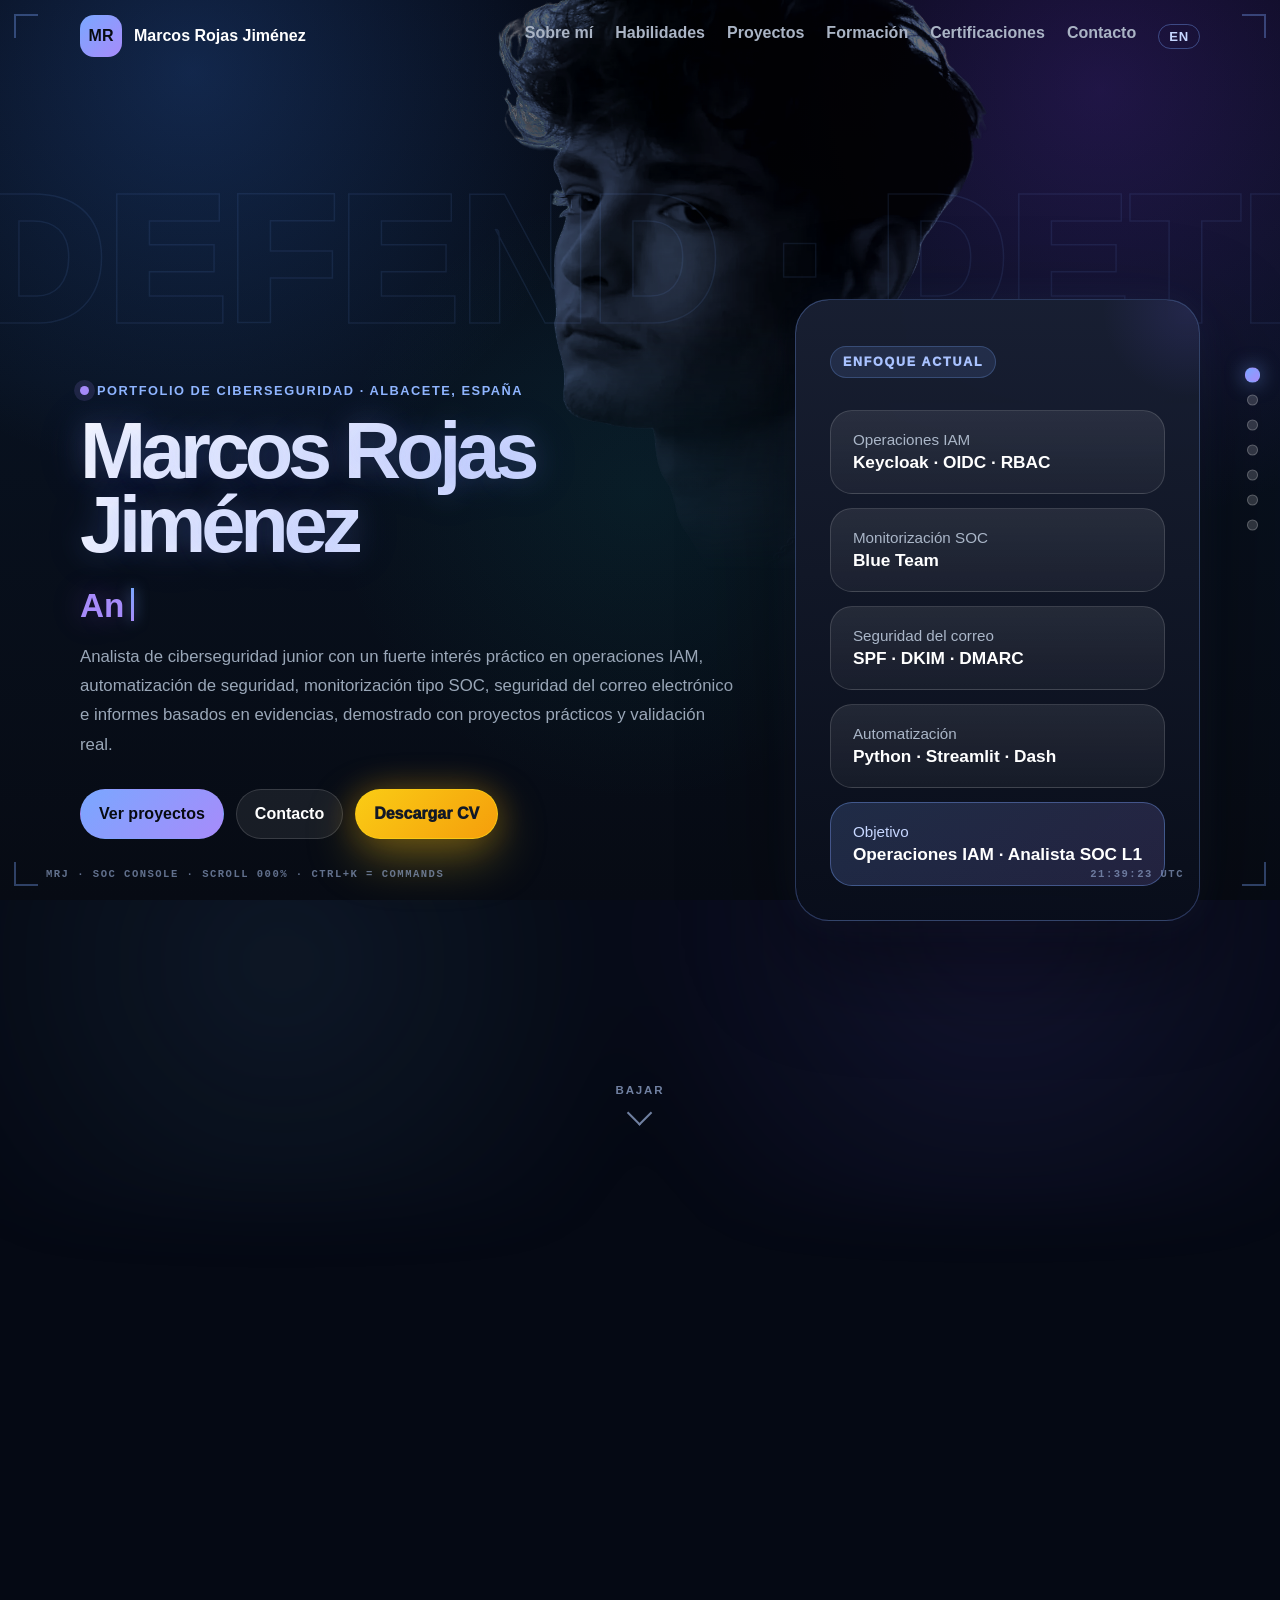
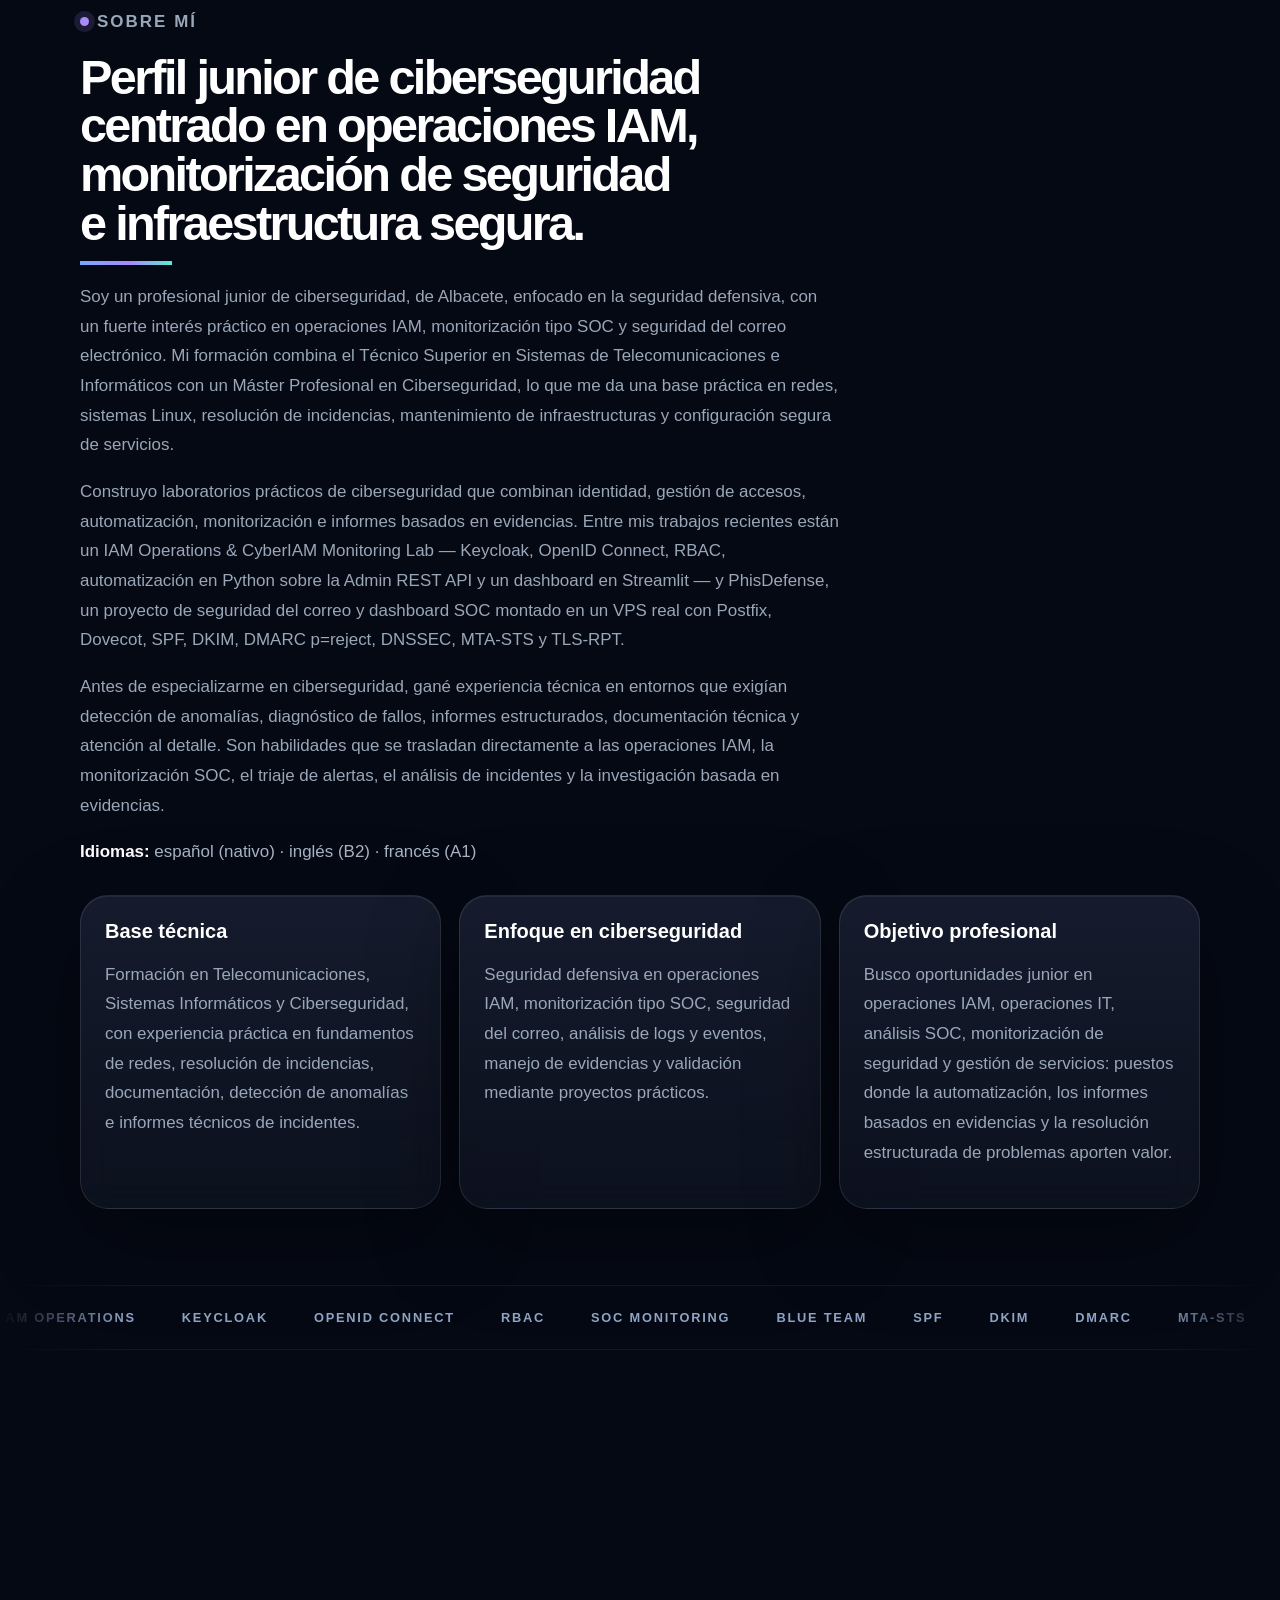
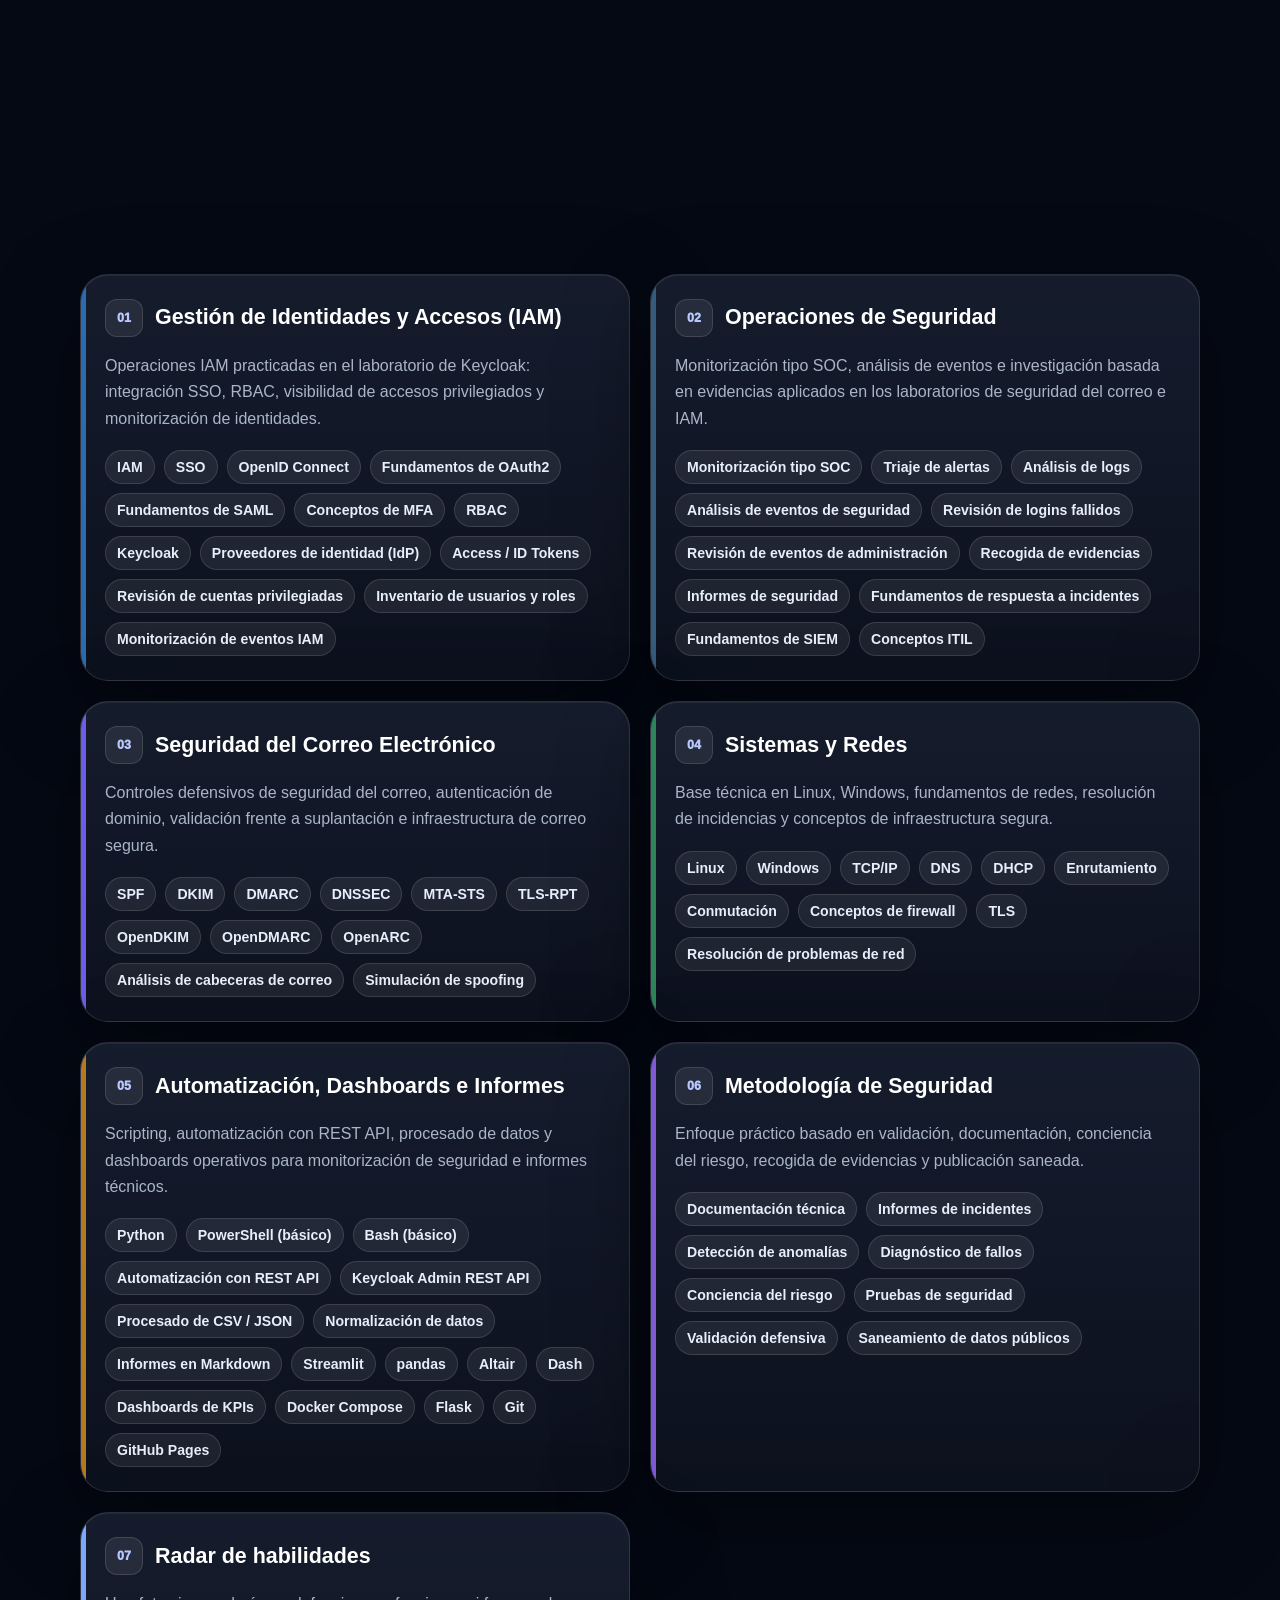
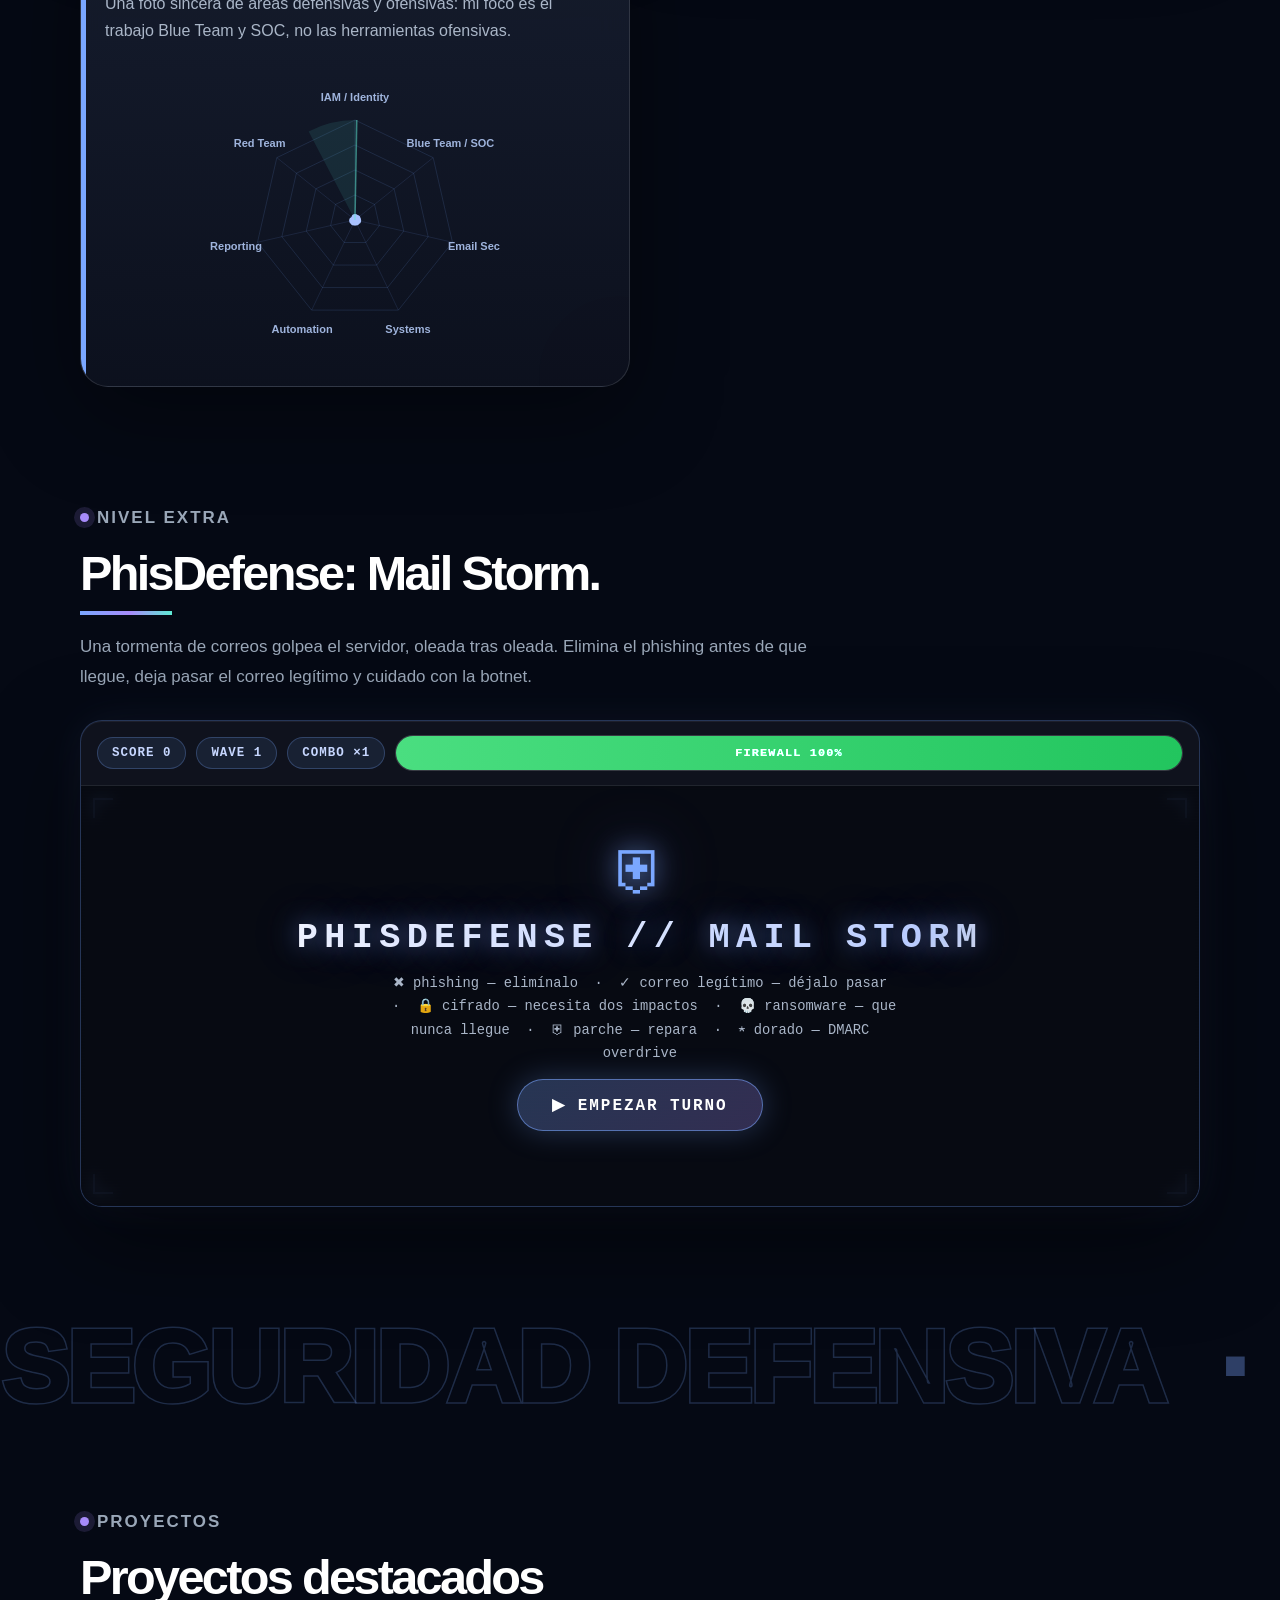
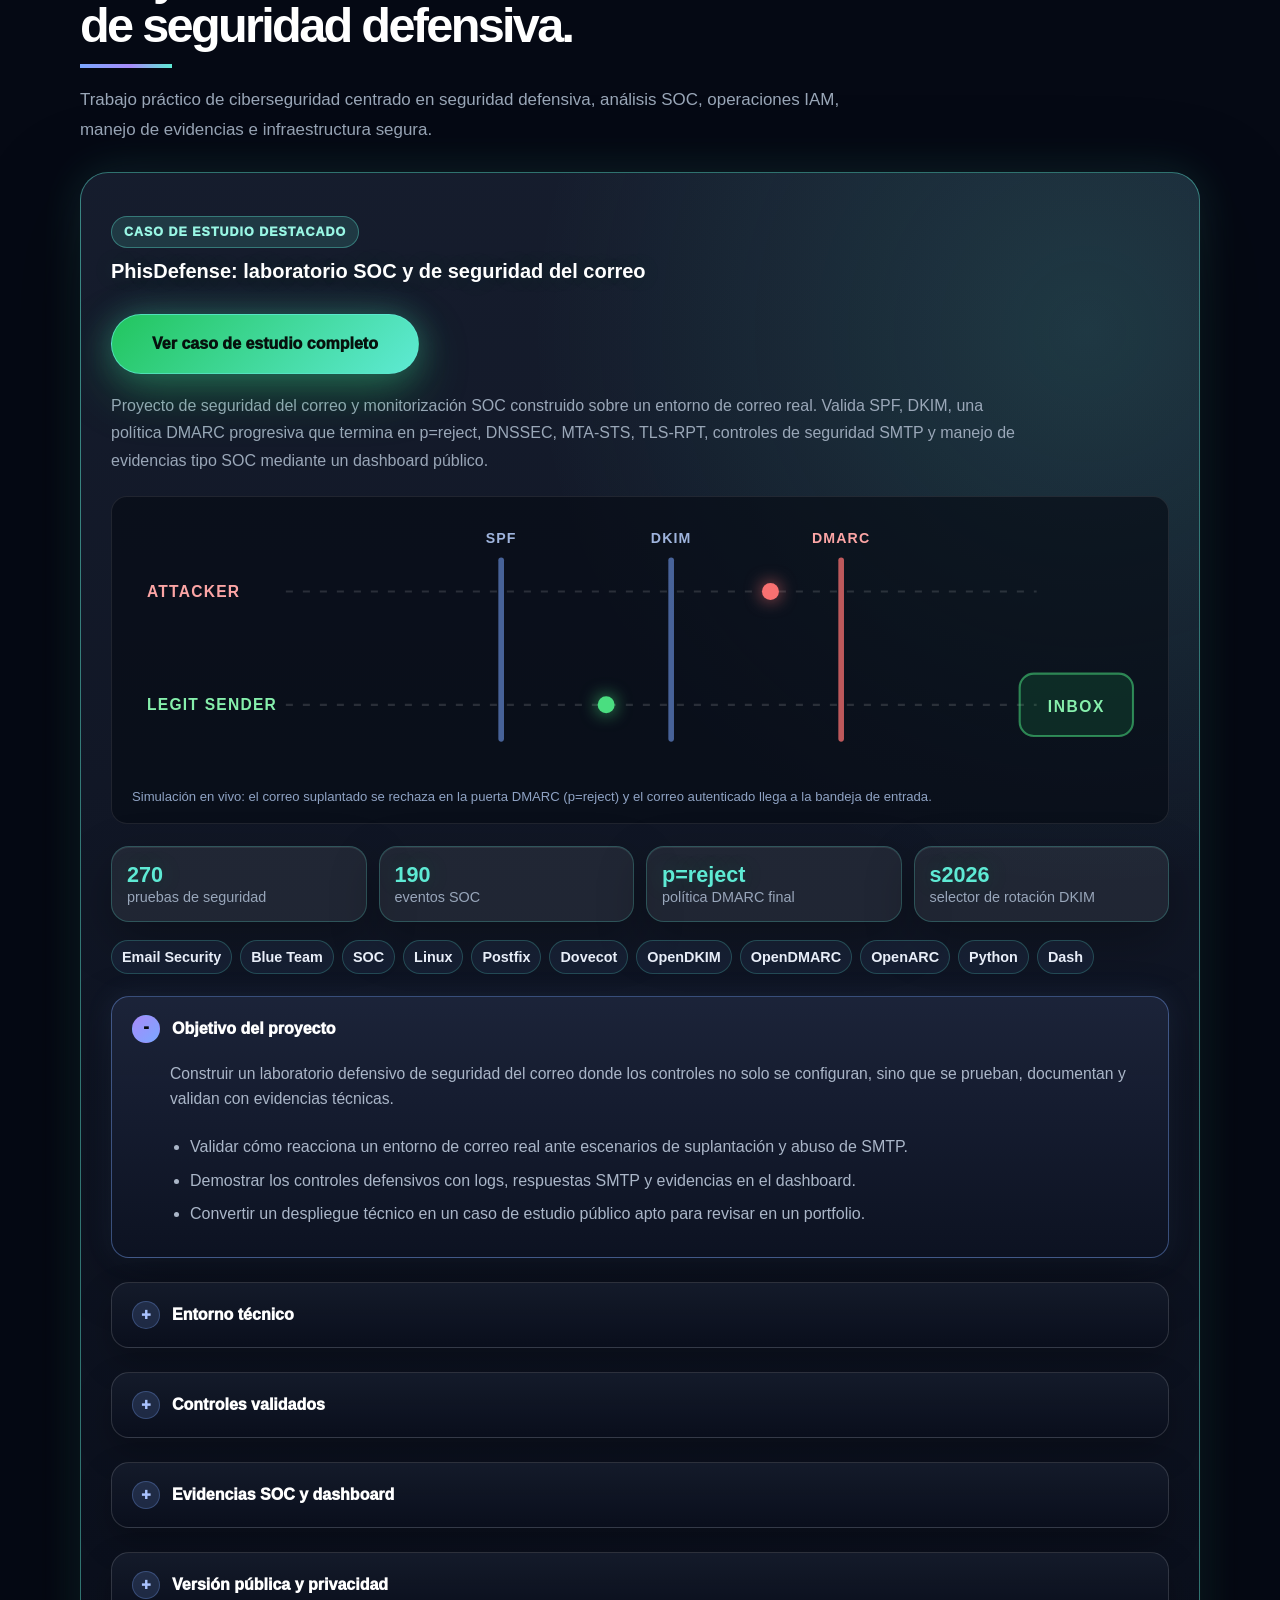
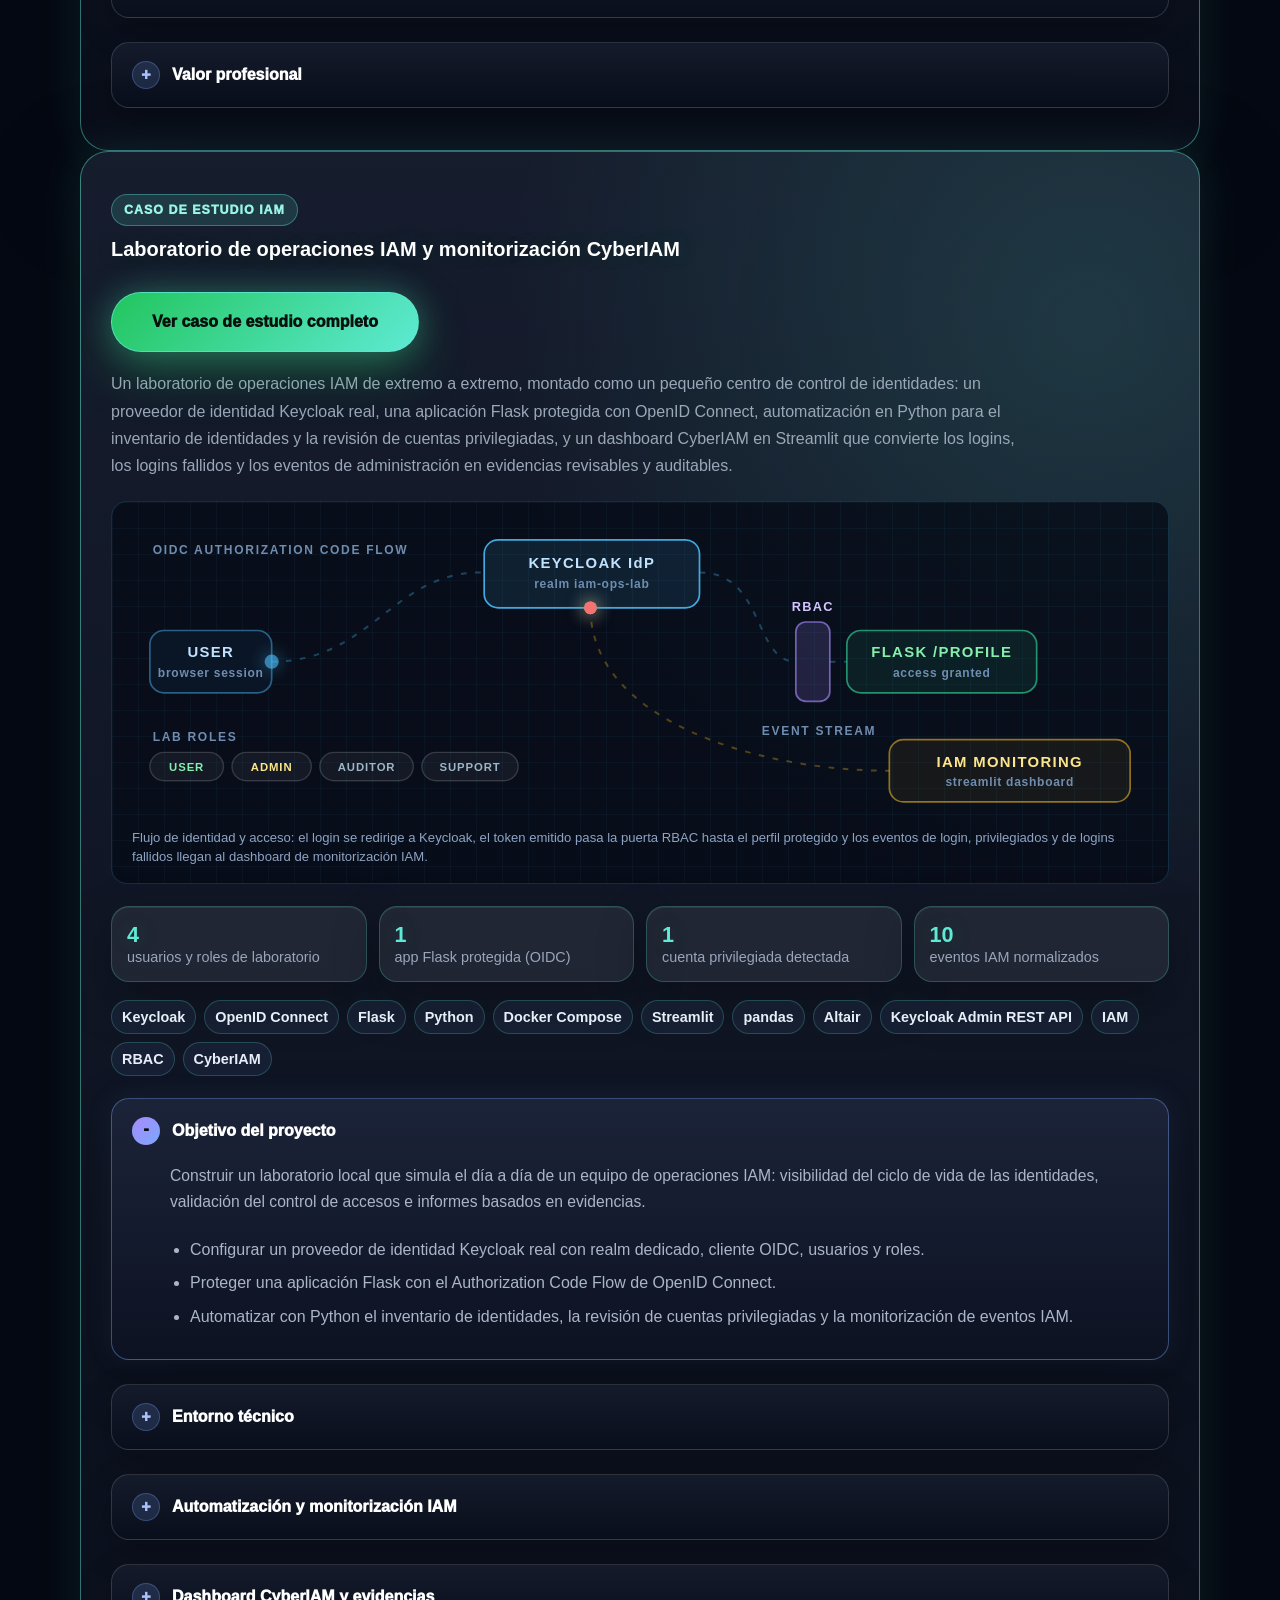
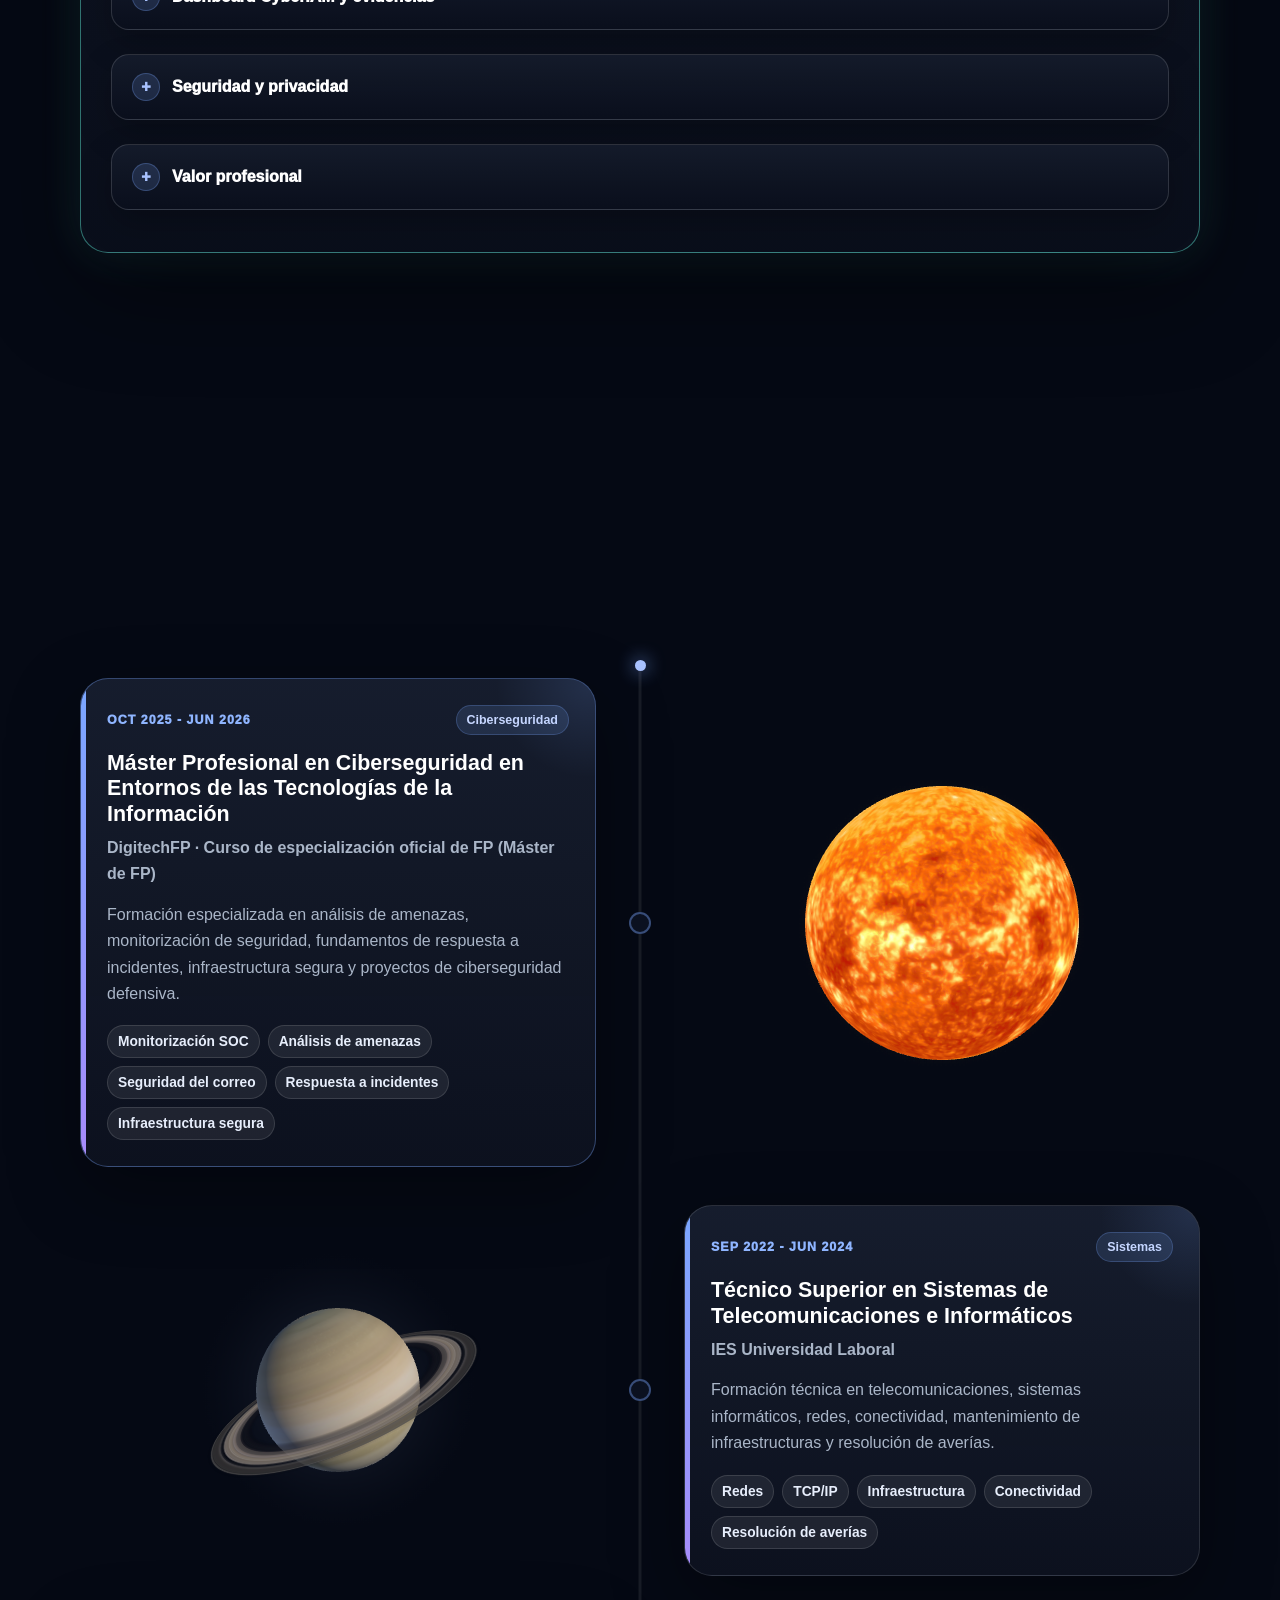
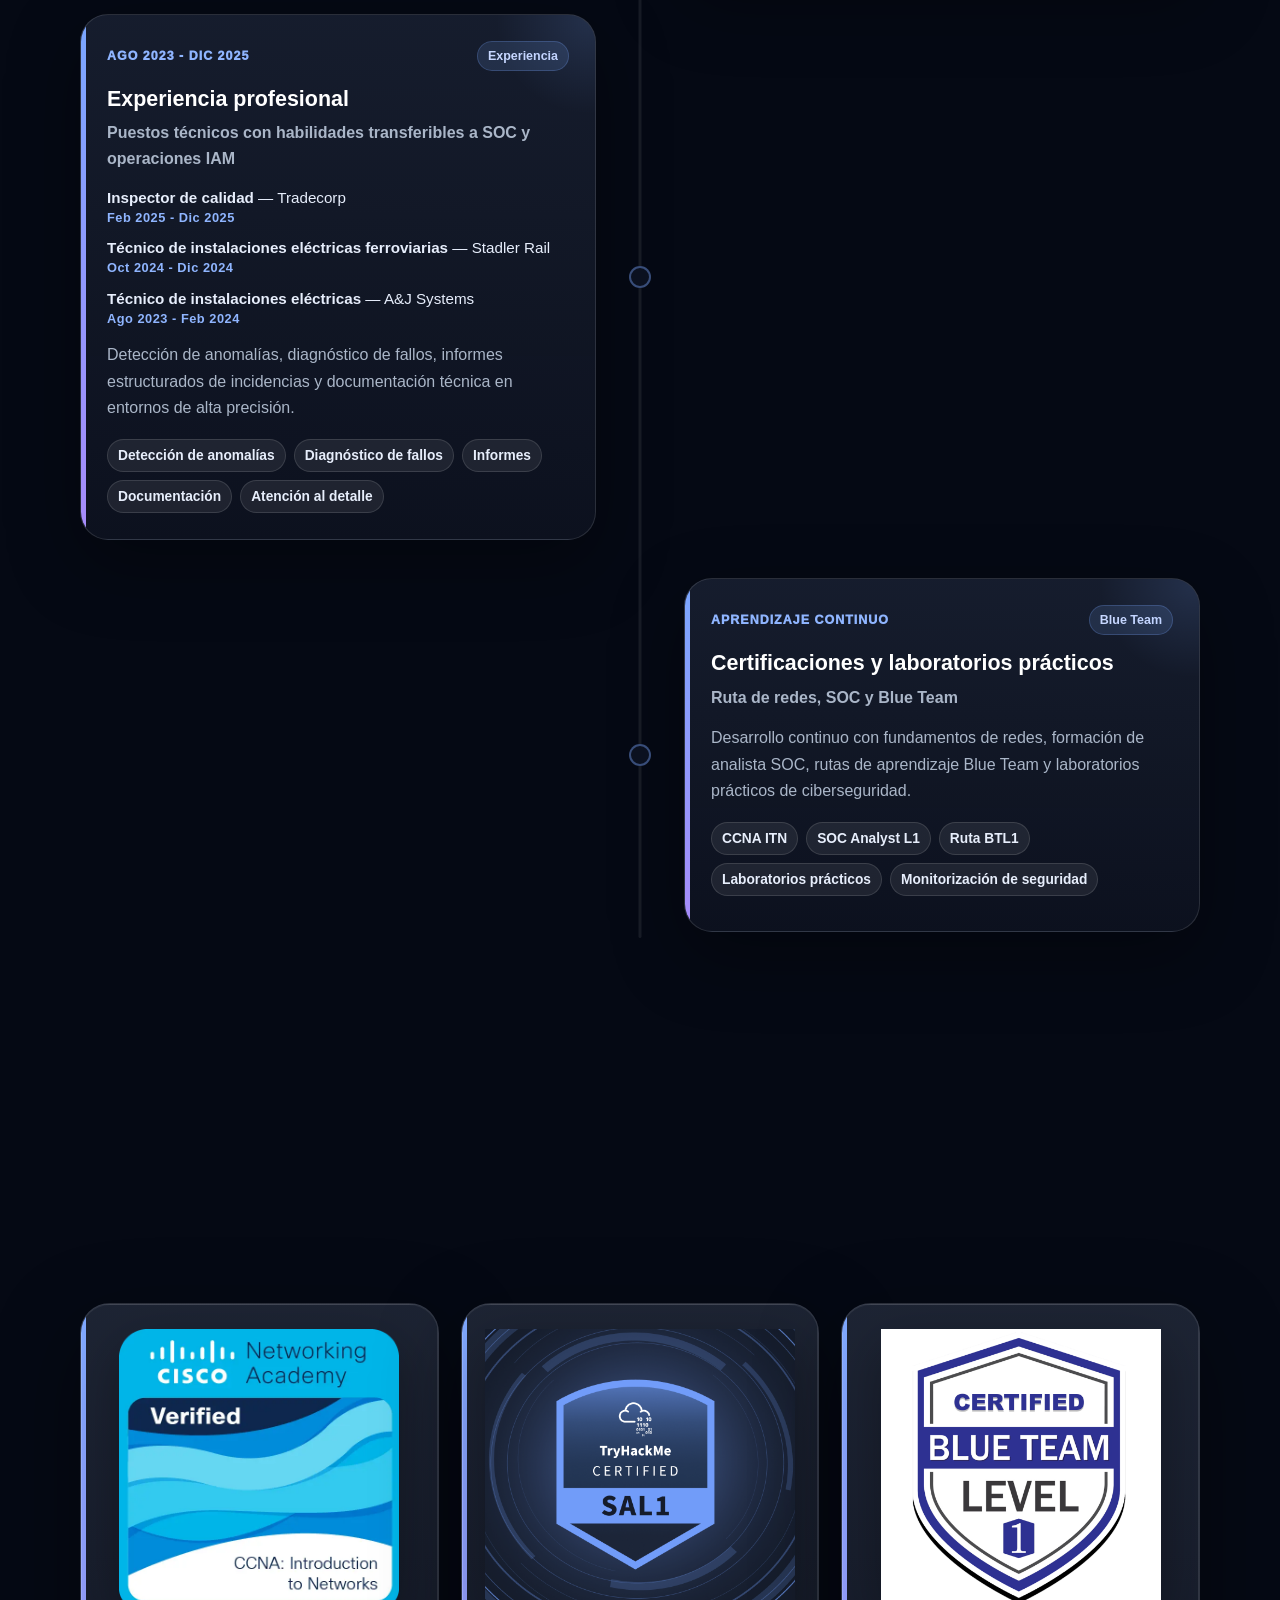
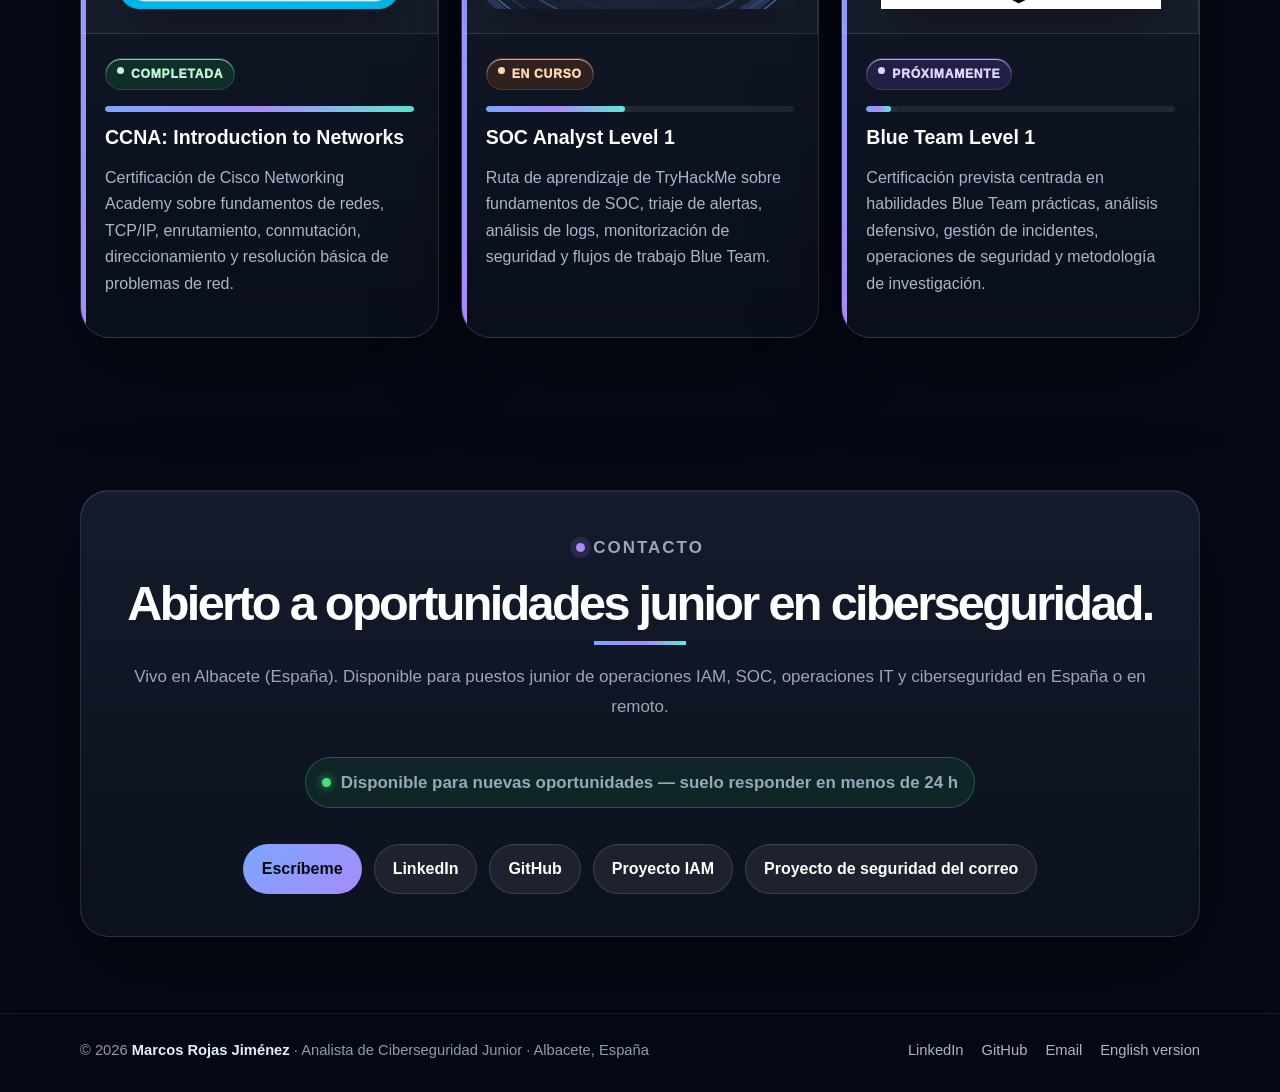
==== es/index.html @ fb0a3781 "SEO pass: Spanish version, profile structured data, bilingual sitemap - Add /es/ Spanish page (full " ====
<!DOCTYPE html>
<html lang="es">
<head>
  <meta charset="UTF-8" />
  <meta name="viewport" content="width=device-width, initial-scale=1.0" />
  <title>Marcos Rojas Jiménez | Portfolio de Ciberseguridad · Analista SOC e IAM Junior</title>
  <link rel="icon" type="image/svg+xml" href="../favicon.svg" />
  <link rel="icon" type="image/png" sizes="32x32" href="../favicon-32.png" />
  <link rel="apple-touch-icon" sizes="180x180" href="../apple-touch-icon.png" />
  <meta name="description" content="Portfolio de ciberseguridad de Marcos Rojas Jiménez, analista de ciberseguridad junior en Albacete (España): operaciones IAM con Keycloak, monitorización SOC, seguridad del correo (SPF, DKIM, DMARC) y automatización con Python." />
  <meta name="author" content="Marcos Rojas Jiménez" />
  <meta name="robots" content="index, follow, max-image-preview:large" />
  <meta name="theme-color" content="#070a11" />
  <meta http-equiv="Content-Security-Policy" content="default-src 'self'; script-src 'self'; style-src 'self' 'unsafe-inline'; img-src 'self' data:; media-src 'self'; connect-src 'self'; object-src 'none'; base-uri 'self'; form-action 'self'" />
  <meta name="referrer" content="strict-origin-when-cross-origin" />
  <link rel="canonical" href="https://marcos-rojas-jimenez.github.io/es/" />
  <link rel="alternate" hreflang="en" href="https://marcos-rojas-jimenez.github.io/" />
  <link rel="alternate" hreflang="es" href="https://marcos-rojas-jimenez.github.io/es/" />
  <link rel="alternate" hreflang="x-default" href="https://marcos-rojas-jimenez.github.io/" />
  <meta property="og:type" content="profile" />
  <meta property="profile:first_name" content="Marcos" />
  <meta property="profile:last_name" content="Rojas Jiménez" />
  <meta property="og:site_name" content="Marcos Rojas Jiménez — Portfolio de Ciberseguridad" />
  <meta property="og:title" content="Marcos Rojas Jiménez | Portfolio de Ciberseguridad" />
  <meta property="og:description" content="Analista de ciberseguridad junior en Albacete (España): operaciones IAM, monitorización SOC, seguridad del correo y automatización con Python, demostradas con proyectos basados en evidencias." />
  <meta property="og:url" content="https://marcos-rojas-jimenez.github.io/es/" />
  <meta property="og:locale" content="es_ES" />
  <meta property="og:locale:alternate" content="en_US" />
  <meta property="og:image" content="https://marcos-rojas-jimenez.github.io/assets/og-image.png" />
  <meta property="og:image:width" content="1200" />
  <meta property="og:image:height" content="630" />
  <meta property="og:image:alt" content="Marcos Rojas Jiménez — portfolio de analista de ciberseguridad junior" />
  <meta name="twitter:card" content="summary_large_image" />
  <meta name="twitter:title" content="Marcos Rojas Jiménez | Portfolio de Ciberseguridad" />
  <meta name="twitter:description" content="Analista de ciberseguridad junior en Albacete (España): operaciones IAM, monitorización SOC, seguridad del correo y automatización con Python, demostradas con proyectos basados en evidencias." />
  <meta name="twitter:image" content="https://marcos-rojas-jimenez.github.io/assets/og-image.png" />
  <script type="application/ld+json">
  {
    "@context": "https://schema.org",
    "@graph": [
      {
        "@type": "ProfilePage",
        "@id": "https://marcos-rojas-jimenez.github.io/es/#profilepage",
        "url": "https://marcos-rojas-jimenez.github.io/es/",
        "name": "Marcos Rojas Jiménez | Portfolio de Ciberseguridad",
        "inLanguage": "es",
        "isPartOf": {
          "@id": "https://marcos-rojas-jimenez.github.io/#website"
        },
        "mainEntity": {
          "@id": "https://marcos-rojas-jimenez.github.io/#person"
        },
        "about": {
          "@id": "https://marcos-rojas-jimenez.github.io/#person"
        },
        "primaryImageOfPage": {
          "@type": "ImageObject",
          "url": "https://marcos-rojas-jimenez.github.io/assets/profile-cut.png"
        },
        "dateCreated": "2026-07-09T00:00:00+02:00",
        "dateModified": "2026-10-21T00:00:00+02:00"
      },
      {
        "@type": "Person",
        "@id": "https://marcos-rojas-jimenez.github.io/#person",
        "name": "Marcos Rojas Jiménez",
        "alternateName": [
          "Marcos Rojas Jimenez",
          "Marcos Rojas"
        ],
        "givenName": "Marcos",
        "familyName": "Rojas Jiménez",
        "jobTitle": "Analista de Ciberseguridad Junior",
        "description": "Analista de ciberseguridad junior en Albacete (España), centrado en operaciones IAM, monitorización SOC, seguridad del correo electrónico y automatización con Python.",
        "url": "https://marcos-rojas-jimenez.github.io/es/",
        "mainEntityOfPage": "https://marcos-rojas-jimenez.github.io/es/",
        "email": "mailto:marcosrojasjimenez2@gmail.com",
        "image": {
          "@type": "ImageObject",
          "url": "https://marcos-rojas-jimenez.github.io/assets/profile-cut.png",
          "caption": "Marcos Rojas Jiménez"
        },
        "address": {
          "@type": "PostalAddress",
          "addressLocality": "Albacete",
          "addressRegion": "Castilla-La Mancha",
          "addressCountry": "ES"
        },
        "knowsLanguage": [
          {
            "@type": "Language",
            "name": "Spanish",
            "alternateName": "es"
          },
          {
            "@type": "Language",
            "name": "English",
            "alternateName": "en"
          },
          {
            "@type": "Language",
            "name": "French",
            "alternateName": "fr"
          }
        ],
        "alumniOf": [
          {
            "@type": "EducationalOrganization",
            "name": "DigitechFP"
          },
          {
            "@type": "EducationalOrganization",
            "name": "IES Universidad Laboral"
          }
        ],
        "hasCredential": [
          {
            "@type": "EducationalOccupationalCredential",
            "name": "Curso de Especialización en Ciberseguridad en Entornos de las Tecnologías de la Información (Máster de FP)",
            "credentialCategory": "degree",
            "recognizedBy": {
              "@type": "EducationalOrganization",
              "name": "DigitechFP"
            }
          },
          {
            "@type": "EducationalOccupationalCredential",
            "name": "Técnico Superior en Sistemas de Telecomunicaciones e Informáticos",
            "credentialCategory": "degree",
            "recognizedBy": {
              "@type": "EducationalOrganization",
              "name": "IES Universidad Laboral"
            }
          },
          {
            "@type": "EducationalOccupationalCredential",
            "name": "CCNA: Introduction to Networks",
            "credentialCategory": "certificate",
            "recognizedBy": {
              "@type": "Organization",
              "name": "Cisco Networking Academy"
            }
          }
        ],
        "sameAs": [
          "https://www.linkedin.com/in/marcos-rojas-jimenez",
          "https://github.com/Marcos-Rojas-Jimenez"
        ],
        "knowsAbout": [
          "Ciberseguridad",
          "Gestión de identidades y accesos (IAM)",
          "Operaciones IAM",
          "Analista SOC",
          "Monitorización de seguridad",
          "Blue Team",
          "Seguridad del correo electrónico",
          "Keycloak",
          "OpenID Connect",
          "RBAC",
          "SPF",
          "DKIM",
          "DMARC",
          "SIEM",
          "Linux",
          "Python",
          "Streamlit",
          "Log analysis"
        ]
      },
      {
        "@type": "WebSite",
        "@id": "https://marcos-rojas-jimenez.github.io/#website",
        "name": "Marcos Rojas Jiménez — Cybersecurity Portfolio",
        "alternateName": [
          "Portfolio de ciberseguridad de Marcos Rojas Jiménez",
          "Marcos Rojas Jimenez Cybersecurity Portfolio"
        ],
        "url": "https://marcos-rojas-jimenez.github.io/",
        "inLanguage": [
          "en",
          "es"
        ],
        "about": {
          "@id": "https://marcos-rojas-jimenez.github.io/#person"
        },
        "publisher": {
          "@id": "https://marcos-rojas-jimenez.github.io/#person"
        }
      }
    ]
  }
  </script>
  <link rel="stylesheet" href="../styles.css?v=20261021" />
<style id="project-accordion-final-fix">
  #projects .compact-project-card {
    overflow: hidden !important;
  }

  #projects .compact-project-header {
    display: flex !important;
    justify-content: space-between !important;
    align-items: flex-start !important;
    gap: 18px !important;
    flex-wrap: wrap !important;
  }

  #projects .compact-cta {
    white-space: normal !important;
    max-width: 100% !important;
  }

  #projects details {
    display: block !important;
    background: linear-gradient(180deg, rgba(20,27,43,0.98), rgba(10,15,28,0.96)) !important;
    border: 1px solid rgba(255,255,255,0.14) !important;
    border-radius: 18px !important;
    color: #f4f7fb !important;
    box-shadow: 0 14px 34px rgba(0,0,0,0.22) !important;
    overflow: hidden !important;
    margin: 0 0 12px 0 !important;
    padding: 0 !important;
  }

  #projects details[open] {
    background: linear-gradient(180deg, rgba(28,36,58,0.98), rgba(13,19,34,0.96)) !important;
    border-color: rgba(122,167,255,0.40) !important;
    box-shadow: 0 22px 55px rgba(0,0,0,0.32), 0 0 28px rgba(122,167,255,0.10) !important;
  }

  #projects summary {
    display: flex !important;
    align-items: center !important;
    gap: 12px !important;
    cursor: pointer !important;
    padding: 18px 20px !important;
    color: #ffffff !important;
    font-weight: 950 !important;
    list-style: none !important;
    background: transparent !important;
  }

  #projects summary::-webkit-details-marker {
    display: none !important;
  }

  #projects summary::before {
    content: "+" !important;
    width: 26px !important;
    height: 26px !important;
    min-width: 26px !important;
    display: grid !important;
    place-items: center !important;
    border-radius: 999px !important;
    background: rgba(122,167,255,0.16) !important;
    border: 1px solid rgba(122,167,255,0.28) !important;
    color: #a9c2ff !important;
    font-weight: 950 !important;
  }

  #projects details[open] summary::before {
    content: "-" !important;
    background: linear-gradient(135deg, #7aa7ff, #a78bfa) !important;
    color: #070a11 !important;
    border-color: transparent !important;
  }

  #projects details p {
    color: #aab6c8 !important;
    padding: 0 22px 22px 58px !important;
    margin: 0 !important;
    line-height: 1.65 !important;
    font-size: 0.98rem !important;
  }

  #projects details ul {
    color: #aab6c8 !important;
    padding: 0 22px 22px 78px !important;
    margin: 0 !important;
    line-height: 1.65 !important;
  }

  #projects details li {
    color: #aab6c8 !important;
    margin-bottom: 7px !important;
  }

  #projects details:hover {
    border-color: rgba(122,167,255,0.48) !important;
    box-shadow: 0 24px 60px rgba(0,0,0,0.34), 0 0 30px rgba(122,167,255,0.12) !important;
  }
</style>
<style id="final-cta-click-fix">
  #projects .compact-project-card,
  #projects .compact-project-header,
  #projects .compact-project-header div {
    position: relative !important;
    overflow: visible !important;
  }

  #projects .compact-project-card::before,
  #projects .compact-project-card::after,
  #projects .btn::before,
  #projects .btn::after {
    display: none !important;
    pointer-events: none !important;
  }

  #projects .compact-project-header {
    display: block !important;
  }

  #projects .compact-cta {
    display: inline-flex !important;
    width: auto !important;
    min-width: 250px !important;
    height: 58px !important;
    margin-top: 22px !important;
    padding: 0 28px !important;
    align-items: center !important;
    justify-content: center !important;
    position: relative !important;
    z-index: 9999 !important;
    pointer-events: auto !important;
    cursor: pointer !important;
    isolation: isolate !important;
  }

  #projects .compact-project-card * {
    pointer-events: auto;
  }
</style>
<style id="training-clean-final-style">
  #training.training-clean {
    padding-top: 72px !important;
    padding-bottom: 72px !important;
  }

  #training .training-clean-grid {
    display: grid !important;
    grid-template-columns: repeat(2, minmax(0, 1fr)) !important;
    gap: 20px !important;
    align-items: stretch !important;
  }

  #training .training-clean-card {
    position: relative !important;
    overflow: hidden !important;
    padding: 26px !important;
    border-radius: 28px !important;
    background: linear-gradient(180deg, rgba(22,29,46,0.98), rgba(13,18,31,0.94)) !important;
    border: 1px solid rgba(255,255,255,0.12) !important;
    box-shadow: 0 24px 70px rgba(0,0,0,0.34) !important;
    min-height: 300px !important;
  }

  #training .training-clean-card.highlight {
    border-color: rgba(122,167,255,0.36) !important;
  }

  #training .training-clean-card::before {
    content: "" !important;
    position: absolute !important;
    left: 0 !important;
    top: 0 !important;
    bottom: 0 !important;
    width: 5px !important;
    background: linear-gradient(180deg, #7aa7ff, #a78bfa) !important;
  }

  #training .training-clean-card::after {
    content: "" !important;
    position: absolute !important;
    right: -90px !important;
    top: -90px !important;
    width: 190px !important;
    height: 190px !important;
    border-radius: 50% !important;
    background: radial-gradient(circle, rgba(122,167,255,0.14), transparent 70%) !important;
    pointer-events: none !important;
  }

  #training .training-clean-card:hover {
    transform: translateY(-6px) !important;
    border-color: rgba(122,167,255,0.40) !important;
    box-shadow: 0 34px 95px rgba(0,0,0,0.46) !important;
  }

  #training .training-clean-top {
    display: flex !important;
    justify-content: space-between !important;
    align-items: center !important;
    gap: 12px !important;
    margin-bottom: 16px !important;
  }

  #training .training-clean-top span {
    color: #8fb5ff !important;
    font-size: 0.78rem !important;
    font-weight: 950 !important;
    letter-spacing: 0.08em !important;
    text-transform: uppercase !important;
  }

  #training .training-clean-top strong {
    padding: 7px 10px !important;
    border-radius: 999px !important;
    background: rgba(122,167,255,0.14) !important;
    border: 1px solid rgba(122,167,255,0.24) !important;
    color: #c7d7ff !important;
    font-size: 0.78rem !important;
  }

  #training .training-clean-card h3 {
    color: #ffffff !important;
    margin: 0 0 8px !important;
    font-size: 1.34rem !important;
    line-height: 1.18 !important;
  }

  #training .training-clean-place {
    color: #c4b5fd !important;
    font-weight: 850 !important;
    margin: 0 0 14px !important;
  }

  #training .training-clean-card p {
    color: #aab6c8 !important;
    line-height: 1.65 !important;
    margin-top: 0 !important;
  }

  #training .training-clean-tags {
    display: flex !important;
    flex-wrap: wrap !important;
    gap: 8px !important;
    margin-top: 18px !important;
  }

  #training .training-clean-tags span {
    display: inline-flex !important;
    align-items: center !important;
    padding: 8px 10px !important;
    border-radius: 999px !important;
    background: rgba(255,255,255,0.075) !important;
    border: 1px solid rgba(255,255,255,0.12) !important;
    color: #e7eefc !important;
    font-size: 0.86rem !important;
    font-weight: 760 !important;
  }

  #training .training-clean-tags span:hover {
    background: rgba(122,167,255,0.16) !important;
    border-color: rgba(122,167,255,0.30) !important;
  }

  #training .training-clean-roles {
    list-style: none !important;
    margin: 0 0 14px !important;
    padding: 0 !important;
    display: grid !important;
    gap: 10px !important;
  }

  #training .training-clean-roles li {
    color: #e7eefc !important;
    font-size: 0.95rem !important;
    line-height: 1.45 !important;
  }

  #training .training-clean-roles li span {
    display: block !important;
    color: #8fb5ff !important;
    font-size: 0.8rem !important;
    font-weight: 800 !important;
    letter-spacing: 0.04em !important;
  }

  #about .about-languages {
    color: #aab6c8 !important;
  }

  #about .about-languages strong {
    color: #ffffff !important;
  }

  @media (max-width: 900px) {
    #training .training-clean-grid {
      grid-template-columns: 1fr !important;
    }

    #training .training-clean-card {
      min-height: auto !important;
    }
  }
</style>
<style id="mobile-hero-final-fix">
  @media (max-width: 768px) {
    html,
    body {
      max-width: 100% !important;
      overflow-x: hidden !important;
    }

    .shell {
      width: calc(100% - 32px) !important;
      max-width: 1120px !important;
    }

    .hero {
      min-height: auto !important;
      padding: 118px 0 44px !important;
    }

    .hero-grid {
      display: grid !important;
      grid-template-columns: 1fr !important;
      gap: 28px !important;
      width: 100% !important;
      max-width: 100% !important;
    }

    .hero-copy {
      width: 100% !important;
      max-width: 100% !important;
      overflow: visible !important;
    }

    .hero-copy h1,
    .hero h1,
    h1 {
      width: 100% !important;
      max-width: 100% !important;
      font-size: clamp(2.35rem, 12.5vw, 3.15rem) !important;
      line-height: 0.96 !important;
      letter-spacing: -0.045em !important;
      word-break: normal !important;
      overflow-wrap: normal !important;
    }

    .role {
      max-width: 100% !important;
      font-size: clamp(1.15rem, 5.8vw, 1.45rem) !important;
      line-height: 1.15 !important;
    }

    .hero-text {
      max-width: 100% !important;
      font-size: 0.98rem !important;
      line-height: 1.6 !important;
    }

    .kicker {
      max-width: 100% !important;
      white-space: normal !important;
      overflow-wrap: break-word !important;
      font-size: 0.68rem !important;
      letter-spacing: 0.08em !important;
    }

    .actions {
      display: grid !important;
      grid-template-columns: 1fr !important;
      gap: 12px !important;
      width: 100% !important;
    }

    .actions .btn {
      width: 100% !important;
      min-width: 0 !important;
      box-sizing: border-box !important;
    }

    .profile-card {
      width: 100% !important;
      max-width: 100% !important;
      margin: 0 !important;
    }

    .hero-copy::before,
    .hero-copy::after {
      display: none !important;
    }
  }

  @media (max-width: 420px) {
    .hero-copy h1,
    .hero h1,
    h1 {
      font-size: clamp(2.15rem, 11.5vw, 2.85rem) !important;
      line-height: 0.98 !important;
      letter-spacing: -0.035em !important;
    }

    .role {
      font-size: clamp(1.05rem, 5.6vw, 1.32rem) !important;
    }
  }
</style>
<style id="remove-hero-blocks-final">
  #home::before,
  #home::after,
  #home .hero-copy::before,
  #home .hero-copy::after,
  .hero::before,
  .hero::after,
  .hero-copy::before,
  .hero-copy::after {
    display: none !important;
    content: none !important;
    opacity: 0 !important;
    visibility: hidden !important;
    pointer-events: none !important;
  }
</style>
<style id="projects-highlight-final">
  /* Featured project section highlight */
  #projects .compact-project-card,
  #projects .project-card {
    position: relative !important;
    overflow: hidden !important;
    border: 1px solid rgba(94, 234, 212, 0.45) !important;
    box-shadow:
      0 34px 100px rgba(0, 0, 0, 0.46),
      0 0 45px rgba(94, 234, 212, 0.14) !important;
    background:
      radial-gradient(circle at 90% 10%, rgba(94, 234, 212, 0.14), transparent 32%),
      linear-gradient(180deg, rgba(22,29,46,0.98), rgba(10,15,28,0.96)) !important;
  }

  #projects .project-label {
    display: inline-flex !important;
    padding: 8px 12px !important;
    border-radius: 999px !important;
    background: rgba(94, 234, 212, 0.14) !important;
    border: 1px solid rgba(94, 234, 212, 0.36) !important;
    color: #99f6e4 !important;
    font-weight: 950 !important;
    letter-spacing: 0.08em !important;
    text-transform: uppercase !important;
  }

  #projects .compact-metrics div,
  #projects .project-stats div {
    border-color: rgba(94, 234, 212, 0.24) !important;
    background: rgba(255,255,255,0.07) !important;
  }

  #projects .compact-metrics strong,
  #projects .project-stats strong {
    color: #5eead4 !important;
  }

  #projects .compact-tags span {
    border-color: rgba(94, 234, 212, 0.22) !important;
  }

  #projects .compact-tags span:hover {
    background: rgba(94, 234, 212, 0.14) !important;
    border-color: rgba(94, 234, 212, 0.42) !important;
    color: #ffffff !important;
  }

  /* Green case study button */
  #projects a[href*="phisdefense-email-security-soc"],
  #projects a[href*="iam-operations-cyberiam-lab"] {
    background: linear-gradient(135deg, #22c55e, #5eead4) !important;
    color: #06110d !important;
    border: 1px solid rgba(94, 234, 212, 0.70) !important;
    box-shadow:
      0 18px 50px rgba(34, 197, 94, 0.34),
      0 0 32px rgba(94, 234, 212, 0.28) !important;
    font-weight: 950 !important;
  }

  #projects a[href*="phisdefense-email-security-soc"]:hover,
  #projects a[href*="iam-operations-cyberiam-lab"]:hover {
    transform: translateY(-3px) !important;
    box-shadow:
      0 24px 70px rgba(34, 197, 94, 0.42),
      0 0 44px rgba(94, 234, 212, 0.38) !important;
  }
</style>
  <link rel="stylesheet" href="../mobile-fix.css?v=20261021" />
</head>

<body>
  <a class="skip-link" href="#main">Saltar al contenido</a>
  <header class="topbar">
    <nav class="nav shell">
      <a class="brand" href="#home">
        <span class="brand-mark">MR</span>
        <span>Marcos Rojas Jiménez</span>
      </a>

      <button class="nav-toggle" id="navToggle" aria-label="Abrir menú" aria-expanded="false" aria-controls="navLinks">Menú</button>

      <div class="nav-role-pill">Analista de Ciberseguridad Junior</div>
      <div class="nav-links" id="navLinks">
        <span class="nav-indicator" id="navIndicator" aria-hidden="true"></span>
        <a href="#about">Sobre mí</a>
        <a href="#skills">Habilidades</a>
        <a href="#projects">Proyectos</a>
        <a href="#training">Formación</a>
        <a href="#certifications">Certificaciones</a>
        <a href="#contact">Contacto</a>
        <a class="nav-lang" href="../" hreflang="en" lang="en" title="View in English">EN</a>

      </div>
    </nav>
  </header>

  <main id="main">
    <section id="home" class="hero">
      <div class="hero-orbs" aria-hidden="true">
        <span class="hero-orb hero-orb-a"></span>
        <span class="hero-orb hero-orb-b"></span>
        <span class="hero-orb hero-orb-c"></span>
      </div>

      <figure class="hero-portrait">
        <img src="../assets/profile-cut.webp" alt="Marcos Rojas Jiménez, analista de ciberseguridad junior" width="1079" height="1081" fetchpriority="high" />
      </figure>

      <div class="shell hero-grid">
        <div class="hero-copy reveal">
          <p class="kicker">Portfolio de Ciberseguridad · Albacete, España</p>

          <h1>Marcos Rojas Jiménez</h1>

          <p class="role">Analista de Ciberseguridad Junior</p>

          <p class="hero-text">
            Analista de ciberseguridad junior con un fuerte interés práctico en operaciones IAM,
            automatización de seguridad, monitorización tipo SOC, seguridad del correo electrónico
            e informes basados en evidencias, demostrado con proyectos prácticos y validación real.
          </p>

          <div class="actions">
            <a class="btn primary" href="#projects">Ver proyectos</a>
            <a class="btn ghost" href="mailto:marcosrojasjimenez2@gmail.com">Contacto</a>
            <a class="btn secondary cv-btn" href="../assets/cv/marcos-rojas-jimenez-cv.pdf" target="_blank" rel="noopener" style="background:linear-gradient(135deg,#facc15,#f59e0b)!important;color:#111827!important;border:1px solid rgba(250,204,21,.85)!important;box-shadow:0 18px 50px rgba(250,204,21,.34),0 0 34px rgba(245,158,11,.28)!important;font-weight:950!important;">Descargar CV</a>
          </div>
        </div>

        <aside class="profile-card reveal">
          <p class="card-label">Enfoque actual</p>

          <div class="focus-row">
            <span>Operaciones IAM</span>
            <strong>Keycloak · OIDC · RBAC</strong>
          </div>

          <div class="focus-row">
            <span>Monitorización SOC</span>
            <strong>Blue Team</strong>
          </div>

          <div class="focus-row">
            <span>Seguridad del correo</span>
            <strong>SPF · DKIM · DMARC</strong>
          </div>

          <div class="focus-row">
            <span>Automatización</span>
            <strong>Python · Streamlit · Dash</strong>
          </div>

          <div class="focus-row career-row">
            <span>Objetivo</span>
            <strong>Operaciones IAM · Analista SOC L1</strong>
          </div></aside>
      </div>

      <a href="#about" class="scroll-cue" aria-hidden="true">
        <span class="scroll-cue-label">Bajar</span>
        <span class="scroll-cue-arrow"></span>
      </a>
    </section>

    <section class="soc-strip" aria-label="Feed simulado de logs SOC">
      <div class="shell">
        <div class="soc-terminal reveal">
          <div class="soc-terminal-bar">
            <span class="soc-dot red"></span>
            <span class="soc-dot yellow"></span>
            <span class="soc-dot green"></span>
            <p>soc-monitor — tail -f /var/log/mail.log</p>
            <strong>LIVE</strong>
          </div>
          <div class="soc-terminal-body" id="socFeed"></div>
        </div>
      </div>
    </section>

    <section id="about" class="section">
  <div class="shell">
    <div class="section-head reveal">
      <p class="kicker">Sobre mí</p>
      <h2>Perfil junior de ciberseguridad centrado en operaciones IAM, monitorización de seguridad e infraestructura segura.</h2>
      <p>
        Soy un profesional junior de ciberseguridad, de Albacete, enfocado en la seguridad defensiva,
        con un fuerte interés práctico en operaciones IAM, monitorización tipo SOC y seguridad del
        correo electrónico. Mi formación combina el Técnico Superior en Sistemas de Telecomunicaciones
        e Informáticos con un Máster Profesional en Ciberseguridad, lo que me da una base práctica en
        redes, sistemas Linux, resolución de incidencias, mantenimiento de infraestructuras y
        configuración segura de servicios.
      </p>

      <p>
        Construyo laboratorios prácticos de ciberseguridad que combinan identidad, gestión de accesos,
        automatización, monitorización e informes basados en evidencias. Entre mis trabajos recientes
        están un IAM Operations &amp; CyberIAM Monitoring Lab — Keycloak, OpenID Connect, RBAC,
        automatización en Python sobre la Admin REST API y un dashboard en Streamlit — y PhisDefense,
        un proyecto de seguridad del correo y dashboard SOC montado en un VPS real con Postfix, Dovecot,
        SPF, DKIM, DMARC p=reject, DNSSEC, MTA-STS y TLS-RPT.
      </p>

      <p>
        Antes de especializarme en ciberseguridad, gané experiencia técnica en entornos que exigían
        detección de anomalías, diagnóstico de fallos, informes estructurados, documentación técnica
        y atención al detalle. Son habilidades que se trasladan directamente a las operaciones IAM,
        la monitorización SOC, el triaje de alertas, el análisis de incidentes y la investigación
        basada en evidencias.
      </p>

      <p class="about-languages">
        <strong>Idiomas:</strong> español (nativo) · inglés (B2) · francés (A1)
      </p>
    </div>

    <div class="cards three">
      <article class="card reveal">
        <h3>Base técnica</h3>
        <p>
          Formación en Telecomunicaciones, Sistemas Informáticos y Ciberseguridad, con experiencia
          práctica en fundamentos de redes, resolución de incidencias, documentación, detección de
          anomalías e informes técnicos de incidentes.
        </p>
      </article>

      <article class="card reveal">
        <h3>Enfoque en ciberseguridad</h3>
        <p>
          Seguridad defensiva en operaciones IAM, monitorización tipo SOC, seguridad del correo,
          análisis de logs y eventos, manejo de evidencias y validación mediante proyectos
          prácticos.
        </p>
      </article>

      <article class="card reveal">
        <h3>Objetivo profesional</h3>
        <p>
          Busco oportunidades junior en operaciones IAM, operaciones IT, análisis SOC, monitorización
          de seguridad y gestión de servicios: puestos donde la automatización, los informes basados
          en evidencias y la resolución estructurada de problemas aporten valor.
        </p>
      </article>
    </div>
  </div>
</section>

<div class="tech-marquee" aria-hidden="true">
  <div class="tech-marquee-track">
    <span>IAM Operations</span>
    <span>Keycloak</span>
    <span>OpenID Connect</span>
    <span>RBAC</span>
    <span>SOC Monitoring</span>
    <span>Blue Team</span>
    <span>SPF</span>
    <span>DKIM</span>
    <span>DMARC</span>
    <span>MTA-STS</span>
    <span>Linux</span>
    <span>Python</span>
    <span>Streamlit</span>
    <span>Monitorización de eventos</span>
    <span>Email Security</span>
    <span>IAM Operations</span>
    <span>Keycloak</span>
    <span>OpenID Connect</span>
    <span>RBAC</span>
    <span>SOC Monitoring</span>
    <span>Blue Team</span>
    <span>SPF</span>
    <span>DKIM</span>
    <span>DMARC</span>
    <span>MTA-STS</span>
    <span>Linux</span>
    <span>Python</span>
    <span>Streamlit</span>
    <span>Monitorización de eventos</span>
    <span>Email Security</span>
  </div>
</div>

<section id="skills" class="section skills-section">
  <div class="shell">
    <div class="section-head reveal">
      <p class="kicker">Habilidades</p>
      <h2>Habilidades de ciberseguridad en IAM, operaciones de seguridad y automatización.</h2>
      <p>
        Una visión práctica de las áreas técnicas que estoy desarrollando en ciberseguridad:
        gestión de identidades y accesos, seguridad del correo, operaciones de seguridad, sistemas,
        scripting, automatización e informes.
      </p>
    </div>

    <div class="skills-search reveal">
      <label for="skillSearchInput">Buscar habilidades</label>
      <input id="skillSearchInput" type="search" placeholder="Busca IAM, Keycloak, Python, DMARC..." autocomplete="off" />
    </div>

    <div class="skills-matrix reveal">

      <article class="skill-category iam">
        <div class="skill-category-head">
          <span>01</span>
          <h3>Gestión de Identidades y Accesos (IAM)</h3>
        </div>
        <p>
          Operaciones IAM practicadas en el laboratorio de Keycloak: integración SSO, RBAC,
          visibilidad de accesos privilegiados y monitorización de identidades.
        </p>
        <div class="skill-pills">
          <span>IAM</span>
          <span>SSO</span>
          <span>OpenID Connect</span>
          <span>Fundamentos de OAuth2</span>
          <span>Fundamentos de SAML</span>
          <span>Conceptos de MFA</span>
          <span>RBAC</span>
          <span>Keycloak</span>
          <span>Proveedores de identidad (IdP)</span>
          <span>Access / ID Tokens</span>
          <span>Revisión de cuentas privilegiadas</span>
          <span>Inventario de usuarios y roles</span>
          <span>Monitorización de eventos IAM</span>
        </div>
      </article>

      <article class="skill-category soc">
        <div class="skill-category-head">
          <span>02</span>
          <h3>Operaciones de Seguridad</h3>
        </div>
        <p>
          Monitorización tipo SOC, análisis de eventos e investigación basada en evidencias
          aplicados en los laboratorios de seguridad del correo e IAM.
        </p>
        <div class="skill-pills">
          <span>Monitorización tipo SOC</span>
          <span>Triaje de alertas</span>
          <span>Análisis de logs</span>
          <span>Análisis de eventos de seguridad</span>
          <span>Revisión de logins fallidos</span>
          <span>Revisión de eventos de administración</span>
          <span>Recogida de evidencias</span>
          <span>Informes de seguridad</span>
          <span>Fundamentos de respuesta a incidentes</span>
          <span>Fundamentos de SIEM</span>
          <span>Conceptos ITIL</span>
        </div>
      </article>

      <article class="skill-category email">
        <div class="skill-category-head">
          <span>03</span>
          <h3>Seguridad del Correo Electrónico</h3>
        </div>
        <p>
          Controles defensivos de seguridad del correo, autenticación de dominio, validación
          frente a suplantación e infraestructura de correo segura.
        </p>
        <div class="skill-pills">
          <span>SPF</span>
          <span>DKIM</span>
          <span>DMARC</span>
          <span>DNSSEC</span>
          <span>MTA-STS</span>
          <span>TLS-RPT</span>
          <span>OpenDKIM</span>
          <span>OpenDMARC</span>
          <span>OpenARC</span>
          <span>Análisis de cabeceras de correo</span>
          <span>Simulación de spoofing</span>
        </div>
      </article>

      <article class="skill-category systems">
        <div class="skill-category-head">
          <span>04</span>
          <h3>Sistemas y Redes</h3>
        </div>
        <p>
          Base técnica en Linux, Windows, fundamentos de redes, resolución de incidencias
          y conceptos de infraestructura segura.
        </p>
        <div class="skill-pills">
          <span>Linux</span>
          <span>Windows</span>
          <span>TCP/IP</span>
          <span>DNS</span>
          <span>DHCP</span>
          <span>Enrutamiento</span>
          <span>Conmutación</span>
          <span>Conceptos de firewall</span>
          <span>TLS</span>
          <span>Resolución de problemas de red</span>
        </div>
      </article>

      <article class="skill-category automation">
        <div class="skill-category-head">
          <span>05</span>
          <h3>Automatización, Dashboards e Informes</h3>
        </div>
        <p>
          Scripting, automatización con REST API, procesado de datos y dashboards operativos
          para monitorización de seguridad e informes técnicos.
        </p>
        <div class="skill-pills">
          <span>Python</span>
          <span>PowerShell (básico)</span>
          <span>Bash (básico)</span>
          <span>Automatización con REST API</span>
          <span>Keycloak Admin REST API</span>
          <span>Procesado de CSV / JSON</span>
          <span>Normalización de datos</span>
          <span>Informes en Markdown</span>
          <span>Streamlit</span>
          <span>pandas</span>
          <span>Altair</span>
          <span>Dash</span>
          <span>Dashboards de KPIs</span>
          <span>Docker Compose</span>
          <span>Flask</span>
          <span>Git</span>
          <span>GitHub Pages</span>
        </div>
      </article>

      <article class="skill-category methods">
        <div class="skill-category-head">
          <span>06</span>
          <h3>Metodología de Seguridad</h3>
        </div>
        <p>
          Enfoque práctico basado en validación, documentación, conciencia del riesgo,
          recogida de evidencias y publicación saneada.
        </p>
        <div class="skill-pills">
          <span>Documentación técnica</span>
          <span>Informes de incidentes</span>
          <span>Detección de anomalías</span>
          <span>Diagnóstico de fallos</span>
          <span>Conciencia del riesgo</span>
          <span>Pruebas de seguridad</span>
          <span>Validación defensiva</span>
          <span>Saneamiento de datos públicos</span>
        </div>
      </article>

      <article class="skill-category radar-card">
        <div class="skill-category-head">
          <span>07</span>
          <h3>Radar de habilidades</h3>
        </div>
        <p>
          Una foto sincera de áreas defensivas y ofensivas: mi foco es el trabajo
          Blue Team y SOC, no las herramientas ofensivas.
        </p>
        <canvas id="skillRadar" width="320" height="300" aria-label="Gráfico radar de áreas de habilidad, con foco defensivo"></canvas>
      </article>


    </div>
  </div>
</section>

<section class="section game-section" aria-label="Minijuego de defensa del firewall">
  <div class="shell">
    <div class="section-head reveal">
      <p class="kicker">Nivel extra</p>
      <h2>PhisDefense: Mail Storm.</h2>
      <p>
        Una tormenta de correos golpea el servidor, oleada tras oleada. Elimina el
        phishing antes de que llegue, deja pasar el correo legítimo y cuidado
        con la botnet.
      </p>
    </div>

    <div class="fw-frame reveal">
      <div class="fw-hud">
        <span class="fw-chip" id="fwScore">SCORE 0</span>
        <span class="fw-chip" id="fwWave">WAVE 1</span>
        <span class="fw-chip" id="fwCombo">COMBO ×1</span>
        <span class="fw-integrity">
          <i id="fwIntegrityFill"></i>
          <b id="fwIntegrityLabel">FIREWALL 100%</b>
        </span>
      </div>
      <div class="fw-stage" id="fwStage">
        <canvas id="fwCanvas"></canvas>
        <div class="fw-overlay" id="fwOverlay">
          <p class="fw-title">PHISDEFENSE // MAIL STORM</p>
          <p class="fw-sub">
            ✖ phishing — elimínalo &nbsp;·&nbsp; ✓ correo legítimo — déjalo pasar &nbsp;·&nbsp;
            🔒 cifrado — necesita dos impactos &nbsp;·&nbsp; 💀 ransomware — que nunca llegue &nbsp;·&nbsp;
            ⛨ parche — repara &nbsp;·&nbsp; ★ dorado — DMARC overdrive
          </p>
          <button type="button" id="fwStart">▶ EMPEZAR TURNO</button>
          <p class="fw-best" id="fwBest"></p>
        </div>
      </div>
    </div>
  </div>
</section>

<div class="giant-marquee" aria-hidden="true">
  <div class="giant-marquee-track">
    <span>Seguridad defensiva</span>
    <span>SOC Monitoring</span>
    <span>Blue Team</span>
    <span>Email Security</span>
    <span>Seguridad defensiva</span>
    <span>SOC Monitoring</span>
    <span>Blue Team</span>
    <span>Email Security</span>
  </div>
</div>

<section id="projects" class="section">
  <div class="shell">
    <div class="section-head reveal">
      <p class="kicker">Proyectos</p>
      <h2>Proyectos destacados de seguridad defensiva.</h2>
      <p>
        Trabajo práctico de ciberseguridad centrado en seguridad defensiva, análisis SOC,
        operaciones IAM, manejo de evidencias e infraestructura segura.
      </p>
    </div>

    <article class="compact-project-card reveal">
      <div class="compact-project-header">
        <div>
          <p class="project-label">Caso de estudio destacado</p>
          <h3>PhisDefense: laboratorio SOC y de seguridad del correo</h3>
        </div>

        <a class="btn primary compact-cta" href="https://marcos-rojas-jimenez.github.io/phisdefense-email-security-soc/" target="_blank" rel="noopener">
          Ver caso de estudio completo
        </a>
      </div>

      <p class="compact-summary">
        Proyecto de seguridad del correo y monitorización SOC construido sobre un entorno de correo
        real. Valida SPF, DKIM, una política DMARC progresiva que termina en p=reject, DNSSEC,
        MTA-STS, TLS-RPT, controles de seguridad SMTP y manejo de evidencias tipo SOC mediante
        un dashboard público.
      </p>

      <div class="attack-sim" aria-label="Diagrama animado: el correo suplantado lo bloquea DMARC y el legítimo se entrega">
        <svg viewBox="0 0 720 185" role="img" focusable="false">
          <text x="12" y="58" class="sim-label sim-red">ATTACKER</text>
          <text x="12" y="138" class="sim-label sim-green">LEGIT SENDER</text>

          <line x1="110" y1="54" x2="640" y2="54" class="sim-lane" />
          <line x1="110" y1="134" x2="640" y2="134" class="sim-lane" />

          <g class="sim-gate">
            <rect x="260" y="30" width="4" height="130" rx="2" />
            <text x="262" y="20">SPF</text>
          </g>
          <g class="sim-gate">
            <rect x="380" y="30" width="4" height="130" rx="2" />
            <text x="382" y="20">DKIM</text>
          </g>
          <g class="sim-gate sim-gate-dmarc">
            <rect x="500" y="30" width="4" height="130" rx="2" />
            <text x="502" y="20">DMARC</text>
          </g>

          <g class="sim-inbox">
            <rect x="628" y="112" width="80" height="44" rx="10" />
            <text x="668" y="139">INBOX</text>
          </g>

          <circle class="sim-dot sim-dot-red" cx="110" cy="54" r="6">
            <animateMotion dur="3.8s" repeatCount="indefinite" path="M0,0 L390,0" />
            <animate attributeName="opacity" values="1;1;0;0" keyTimes="0;0.9;0.94;1" dur="3.8s" repeatCount="indefinite" />
          </circle>

          <circle class="sim-burst" cx="502" cy="54" r="1">
            <animate attributeName="r" values="1;1;18" keyTimes="0;0.9;1" dur="3.8s" repeatCount="indefinite" />
            <animate attributeName="opacity" values="0;0;0.9;0" keyTimes="0;0.88;0.94;1" dur="3.8s" repeatCount="indefinite" />
          </circle>

          <text x="520" y="46" class="sim-blocked">
            BLOCKED — p=reject
            <animate attributeName="opacity" values="0;0;1;0" keyTimes="0;0.88;0.94;1" dur="3.8s" repeatCount="indefinite" />
          </text>

          <circle class="sim-dot sim-dot-green" cx="110" cy="134" r="6">
            <animateMotion dur="5s" repeatCount="indefinite" path="M0,0 L530,0" />
          </circle>
        </svg>
        <p class="sim-caption">
          Simulación en vivo: el correo suplantado se rechaza en la puerta DMARC (p=reject)
          y el correo autenticado llega a la bandeja de entrada.
        </p>
      </div>

      <div class="compact-metrics">
        <div>
          <strong>270</strong>
          <span>pruebas de seguridad</span>
        </div>

        <div>
          <strong>190</strong>
          <span>eventos SOC</span>
        </div>

        <div>
          <strong>p=reject</strong>
          <span>política DMARC final</span>
        </div>

        <div>
          <strong>s2026</strong>
          <span>selector de rotación DKIM</span>
        </div>
      </div>

      <div class="compact-tags">
        <span>Email Security</span>
        <span>Blue Team</span>
        <span>SOC</span>
        <span>Linux</span>
        <span>Postfix</span>
        <span>Dovecot</span>
        <span>OpenDKIM</span>
        <span>OpenDMARC</span>
        <span>OpenARC</span>
        <span>Python</span>
        <span>Dash</span>
      </div>

      <div class="project-dark-accordion">
  <details open>
    <summary>Objetivo del proyecto</summary>
    <p>
      Construir un laboratorio defensivo de seguridad del correo donde los controles no solo se
      configuran, sino que se prueban, documentan y validan con evidencias técnicas.
    </p>
    <ul>
      <li>Validar cómo reacciona un entorno de correo real ante escenarios de suplantación y abuso de SMTP.</li>
      <li>Demostrar los controles defensivos con logs, respuestas SMTP y evidencias en el dashboard.</li>
      <li>Convertir un despliegue técnico en un caso de estudio público apto para revisar en un portfolio.</li>
    </ul>
  </details>

  <details>
    <summary>Entorno técnico</summary>
    <p>
      El proyecto se desplegó en un VPS Ubuntu real con una plataforma completa de seguridad del correo.
    </p>
    <ul>
      <li>Postfix como servicio SMTP principal.</li>
      <li>Dovecot para validar IMAPS con TLS.</li>
      <li>OpenDKIM para firmar y validar DKIM.</li>
      <li>OpenDMARC para evaluar la política DMARC y rechazar.</li>
      <li>OpenARC para la cadena de autenticación ARC.</li>
      <li>Syslog como fuente principal de evidencias técnicas.</li>
    </ul>
  </details>

  <details>
    <summary>Controles validados</summary>
    <p>
      El proyecto validó la autenticación del correo, los controles basados en DNS y la seguridad
      del transporte. DMARC se aplicó de forma progresiva hasta llegar a la política final p=reject.
      La rotación de DKIM se hizo aparte con el selector s2026.
    </p>
    <ul>
      <li>Validación de SPF pass y SPF fail.</li>
      <li>Escenarios DKIM válido, roto y ausente.</li>
      <li>Rotación del selector DKIM a s2026.</li>
      <li>Política DMARC progresiva hasta p=reject.</li>
      <li>Rechazo de la suplantación externa mediante DMARC.</li>
      <li>Documentación de DNSSEC, MTA-STS y TLS-RPT.</li>
      <li>Validación de STARTTLS en SMTP y TLS en IMAPS.</li>
    </ul>
  </details>

  <details>
    <summary>Evidencias SOC y dashboard</summary>
    <p>
      Los eventos del servidor y las pruebas controladas se procesaron en un dataset SOC saneado y
      se visualizaron en un dashboard interactivo hecho con Python/Dash.
    </p>
    <ul>
      <li>270 pruebas de seguridad agregadas en el proyecto.</li>
      <li>190 eventos SOC procesados y categorizados.</li>
      <li>Eventos de fallos de SMTP AUTH, destinatario desconocido, pruebas de open relay y comprobaciones TLS.</li>
      <li>Eventos de seguridad del correo: SPF fail, problemas de DKIM y rechazo de suplantación por DMARC.</li>
      <li>Vistas del dashboard para KPIs, tablas, categorías de eventos, seguridad SMTP y estado de los informes.</li>
    </ul>
  </details>

  <details>
    <summary>Versión pública y privacidad</summary>
    <p>
      La versión pública se preparó para el portfolio protegiendo los datos operativos sensibles
      del entorno original.
    </p>
    <ul>
      <li>Sin claves DKIM privadas.</li>
      <li>Sin credenciales ni ficheros .env.</li>
      <li>Sin logs completos en bruto ni copias completas del servidor.</li>
      <li>Sin IPs sensibles ni datos operativos internos.</li>
      <li>Solo se incluyen datasets saneados y evidencias públicas.</li>
    </ul>
  </details>

  <details>
    <summary>Valor profesional</summary>
    <p>
      Este proyecto demuestra habilidades Blue Team prácticas con un flujo defensivo completo:
      configuración, validación, recogida de evidencias, automatización, dashboards y comunicación técnica.
    </p>
    <ul>
      <li>Relevante para puestos de analista SOC L1, analista de ciberseguridad junior y Blue Team junior.</li>
      <li>Muestra capacidad para documentar y explicar controles técnicos con claridad.</li>
      <li>Conecta la seguridad de la infraestructura con el análisis y los informes tipo SOC.</li>
    </ul>
  </details>
</div>
    </article>

    <article class="compact-project-card reveal">
      <div class="compact-project-header">
        <div>
          <p class="project-label">Caso de estudio IAM</p>
          <h3>Laboratorio de operaciones IAM y monitorización CyberIAM</h3>
        </div>

        <a class="btn primary compact-cta" href="../projects/iam-operations-cyberiam-lab/" target="_blank" rel="noopener">
          Ver caso de estudio completo
        </a>
      </div>

      <p class="compact-summary">
        Un laboratorio de operaciones IAM de extremo a extremo, montado como un pequeño centro de control
        de identidades: un proveedor de identidad Keycloak real, una aplicación Flask protegida con
        OpenID Connect, automatización en Python para el inventario de identidades y la revisión de
        cuentas privilegiadas, y un dashboard CyberIAM en Streamlit que convierte los logins, los logins
        fallidos y los eventos de administración en evidencias revisables y auditables.
      </p>

      <div class="iam-sim" aria-label="Diagrama animado: el login se redirige a Keycloak, el token pasa la puerta RBAC hasta el perfil Flask protegido y los eventos de login, administración y logins fallidos llegan al dashboard de monitorización IAM">
        <svg viewBox="0 0 720 210" role="img" focusable="false">
          <text x="16" y="24" class="iam-sim-tag">OIDC AUTHORIZATION CODE FLOW</text>
          <text x="446" y="152" class="iam-sim-tag">EVENT STREAM</text>

          <path id="iamPathAuth" class="iam-wire" d="M100,100 C170,100 185,37 248,37" />
          <path id="iamPathToken" class="iam-wire" d="M402,37 C448,37 440,100 470,100" />
          <path class="iam-wire" d="M494,100 L506,100" />
          <path id="iamPathEvents" class="iam-wire iam-wire-events" d="M325,62 C325,140 440,177 536,177" />

          <g class="iam-node">
            <rect x="14" y="78" width="86" height="44" rx="10" />
            <text x="57" y="97">USER</text>
            <text x="57" y="111" class="iam-node-sub">browser session</text>
          </g>

          <g class="iam-node iam-node-idp">
            <rect x="250" y="14" width="152" height="48" rx="10" />
            <text x="326" y="34">KEYCLOAK IdP</text>
            <text x="326" y="48" class="iam-node-sub">realm iam-ops-lab</text>
          </g>

          <g class="iam-gate">
            <rect x="470" y="72" width="24" height="56" rx="7" />
            <text x="482" y="64">RBAC</text>
          </g>

          <g class="iam-node iam-node-ok">
            <rect x="506" y="78" width="134" height="44" rx="10" />
            <text x="573" y="97">FLASK /PROFILE</text>
            <text x="573" y="111" class="iam-node-sub" fill="#5fbf94">access granted</text>
          </g>

          <g class="iam-node iam-node-mon">
            <rect x="536" y="155" width="170" height="44" rx="10" />
            <text x="621" y="174">IAM MONITORING</text>
            <text x="621" y="188" class="iam-node-sub" fill="#b3985a">streamlit dashboard</text>
          </g>

          <g>
            <text x="16" y="156" class="iam-sim-tag">LAB ROLES</text>
            <rect class="iam-role-pill" x="14" y="164" width="52" height="20" rx="10" />
            <text x="40" y="177" class="iam-role iam-role-user">USER</text>
            <rect class="iam-role-pill" x="72" y="164" width="56" height="20" rx="10" />
            <text x="100" y="177" class="iam-role iam-role-admin">ADMIN</text>
            <rect class="iam-role-pill" x="134" y="164" width="66" height="20" rx="10" />
            <text x="167" y="177" class="iam-role iam-role-other">AUDITOR</text>
            <rect class="iam-role-pill" x="206" y="164" width="68" height="20" rx="10" />
            <text x="240" y="177" class="iam-role iam-role-other">SUPPORT</text>
          </g>

          <circle class="iam-dot-auth" r="5">
            <animateMotion dur="7s" repeatCount="indefinite" calcMode="linear"
              keyPoints="0;0;1;1" keyTimes="0;0.02;0.24;1">
              <mpath href="#iamPathAuth" />
            </animateMotion>
            <animate attributeName="opacity" values="0;1;1;0;0" keyTimes="0;0.03;0.22;0.26;1" dur="7s" repeatCount="indefinite" />
          </circle>

          <rect class="iam-dot-token" x="-7" y="-5" width="14" height="10" rx="3">
            <animateMotion dur="7s" repeatCount="indefinite" calcMode="linear"
              keyPoints="0;0;1;1" keyTimes="0;0.28;0.50;1">
              <mpath href="#iamPathToken" />
            </animateMotion>
            <animate attributeName="opacity" values="0;0;1;1;0;0" keyTimes="0;0.28;0.30;0.48;0.52;1" dur="7s" repeatCount="indefinite" />
          </rect>

          <circle class="iam-dot-ok" r="4.5">
            <animateMotion dur="7s" repeatCount="indefinite" calcMode="linear"
              keyPoints="0;0;1;1" keyTimes="0;0.56;0.72;1">
              <mpath href="#iamPathEvents" />
            </animateMotion>
            <animate attributeName="opacity" values="0;0;1;1;0;0" keyTimes="0;0.56;0.58;0.70;0.74;1" dur="7s" repeatCount="indefinite" />
          </circle>

          <circle class="iam-dot-priv" r="4.5">
            <animateMotion dur="7s" repeatCount="indefinite" calcMode="linear"
              keyPoints="0;0;1;1" keyTimes="0;0.66;0.82;1">
              <mpath href="#iamPathEvents" />
            </animateMotion>
            <animate attributeName="opacity" values="0;0;1;1;0;0" keyTimes="0;0.66;0.68;0.80;0.84;1" dur="7s" repeatCount="indefinite" />
          </circle>

          <circle class="iam-dot-fail" r="4.5">
            <animateMotion dur="7s" repeatCount="indefinite" calcMode="linear"
              keyPoints="0;0;1;1" keyTimes="0;0.80;0.96;1">
              <mpath href="#iamPathEvents" />
            </animateMotion>
            <animate attributeName="opacity" values="0;0;1;1;0" keyTimes="0;0.80;0.82;0.94;0.98" dur="7s" repeatCount="indefinite" />
          </circle>

          <circle class="iam-fail-ring" cx="326" cy="62" r="2">
            <animate attributeName="r" values="2;2;16" keyTimes="0;0.78;0.88" dur="7s" repeatCount="indefinite" />
            <animate attributeName="opacity" values="0;0;0.85;0" keyTimes="0;0.77;0.82;0.90" dur="7s" repeatCount="indefinite" />
          </circle>
        </svg>
        <p class="sim-caption">
          Flujo de identidad y acceso: el login se redirige a Keycloak, el token emitido pasa la puerta
          RBAC hasta el perfil protegido y los eventos de login, privilegiados y de logins fallidos
          llegan al dashboard de monitorización IAM.
        </p>
      </div>

      <div class="compact-metrics">
        <div>
          <strong>4</strong>
          <span>usuarios y roles de laboratorio</span>
        </div>

        <div>
          <strong>1</strong>
          <span>app Flask protegida (OIDC)</span>
        </div>

        <div>
          <strong>1</strong>
          <span>cuenta privilegiada detectada</span>
        </div>

        <div>
          <strong>10</strong>
          <span>eventos IAM normalizados</span>
        </div>
      </div>

      <div class="compact-tags">
        <span>Keycloak</span>
        <span>OpenID Connect</span>
        <span>Flask</span>
        <span>Python</span>
        <span>Docker Compose</span>
        <span>Streamlit</span>
        <span>pandas</span>
        <span>Altair</span>
        <span>Keycloak Admin REST API</span>
        <span>IAM</span>
        <span>RBAC</span>
        <span>CyberIAM</span>
      </div>

      <div class="project-dark-accordion">
  <details open>
    <summary>Objetivo del proyecto</summary>
    <p>
      Construir un laboratorio local que simula el día a día de un equipo de operaciones IAM:
      visibilidad del ciclo de vida de las identidades, validación del control de accesos e informes
      basados en evidencias.
    </p>
    <ul>
      <li>Configurar un proveedor de identidad Keycloak real con realm dedicado, cliente OIDC, usuarios y roles.</li>
      <li>Proteger una aplicación Flask con el Authorization Code Flow de OpenID Connect.</li>
      <li>Automatizar con Python el inventario de identidades, la revisión de cuentas privilegiadas y la monitorización de eventos IAM.</li>
    </ul>
  </details>

  <details>
    <summary>Entorno técnico</summary>
    <p>
      El laboratorio se ejecuta en local con Docker Compose y usa una plataforma IAM completa sobre Keycloak.
    </p>
    <ul>
      <li>Realm de Keycloak iam-ops-lab con usuarios, roles y un cliente OIDC.</li>
      <li>Aplicación Flask protegida con el Authorization Code Flow de OpenID Connect.</li>
      <li>Control de acceso basado en roles (RBAC) con roles de laboratorio filtrados: user, admin, auditor, support.</li>
      <li>Interfaz profesional de perfil de identidad en una ruta /profile protegida.</li>
      <li>Orquestación con Docker Compose de Keycloak y la app Flask.</li>
    </ul>
  </details>

  <details>
    <summary>Automatización y monitorización IAM</summary>
    <p>
      Scripts en Python usan la Admin REST API de Keycloak para automatizar tareas operativas de IAM
      y extraer eventos de autenticación y de administración.
    </p>
    <ul>
      <li>Exportación del inventario de usuarios y roles.</li>
      <li>Detección de cuentas privilegiadas.</li>
      <li>Control de usuarios sin rol de laboratorio.</li>
      <li>Informe diario de operaciones IAM.</li>
      <li>Monitorización de eventos de login y de administración de Keycloak.</li>
      <li>Pipeline de eventos IAM normalizados con clasificación por severidad.</li>
    </ul>
  </details>

  <details>
    <summary>Dashboard CyberIAM y evidencias</summary>
    <p>
      Un dashboard de operaciones IAM/CyberIAM en Streamlit reúne las evidencias generadas
      en vistas operativas para su revisión e informe.
    </p>
    <ul>
      <li>KPIs ejecutivos e inventario de identidades.</li>
      <li>Revisión de cuentas privilegiadas.</li>
      <li>Revisión de logins fallidos y de eventos de administración.</li>
      <li>Evidencias en CSV y Markdown para facilitar la auditoría.</li>
    </ul>
  </details>

  <details>
    <summary>Seguridad y privacidad</summary>
    <p>
      El laboratorio se construyó priorizando la seguridad en el manejo de secretos y tokens.
    </p>
    <ul>
      <li>La interfaz no muestra ningún secreto.</li>
      <li>Los client secrets se quedan en el .env local y no se suben al repositorio.</li>
      <li>No se muestran tokens en bruto.</li>
      <li>Los roles técnicos de Keycloak se filtran en la interfaz de perfil.</li>
      <li>El dashboard lee ficheros de evidencias y no necesita credenciales en vivo.</li>
    </ul>
  </details>

  <details>
    <summary>Valor profesional</summary>
    <p>
      Este laboratorio demuestra habilidades prácticas de operaciones IAM directamente relacionadas con
      IAM IT Operations, la monitorización CyberIAM y los flujos de gestión de servicios.
    </p>
    <ul>
      <li>Visibilidad del ciclo de vida de las identidades y validación RBAC.</li>
      <li>Revisión de cuentas privilegiadas y monitorización de eventos de autenticación.</li>
      <li>Revisión de eventos de administración e informes basados en evidencias.</li>
    </ul>
  </details>
</div>
    </article>

  </div>
</section>

<section id="training" class="section training-clean">
  <div class="shell">
    <div class="section-head reveal">
      <p class="kicker">Formación</p>
      <h2>Formación en ciberseguridad y base técnica.</h2>
      <p>
        Formación en ciberseguridad, conocimientos de sistemas, fundamentos de redes y experiencia
        técnica previa aplicada a la resolución de incidencias, el análisis y la documentación.
      </p>
    </div>

    <div class="training-timeline reveal" id="trainingTimeline">
      <div class="training-progress" aria-hidden="true"><span id="trainingProgressFill"></span></div>

      <div class="training-item">
        <span class="training-node" aria-hidden="true"></span>
        <div class="planet-slot" data-body="sun" aria-hidden="true"></div>
        <article class="training-clean-card highlight">
          <div class="training-clean-top">
            <span>Oct 2025 - Jun 2026</span>
            <strong>Ciberseguridad</strong>
          </div>
          <h3>Máster Profesional en Ciberseguridad en Entornos de las Tecnologías de la Información</h3>
          <p class="training-clean-place">DigitechFP · Curso de especialización oficial de FP (Máster de FP)</p>
          <p>
            Formación especializada en análisis de amenazas, monitorización de seguridad, fundamentos
            de respuesta a incidentes, infraestructura segura y proyectos de ciberseguridad defensiva.
          </p>
          <div class="training-clean-tags">
            <span>Monitorización SOC</span>
            <span>Análisis de amenazas</span>
            <span>Seguridad del correo</span>
            <span>Respuesta a incidentes</span>
            <span>Infraestructura segura</span>
          </div>
        </article>
      </div>

      <div class="training-item">
        <span class="training-node" aria-hidden="true"></span>
        <div class="planet-slot" data-body="saturn" aria-hidden="true"></div>
        <article class="training-clean-card">
          <div class="training-clean-top">
            <span>Sep 2022 - Jun 2024</span>
            <strong>Sistemas</strong>
          </div>
          <h3>Técnico Superior en Sistemas de Telecomunicaciones e Informáticos</h3>
          <p class="training-clean-place">IES Universidad Laboral</p>
          <p>
            Formación técnica en telecomunicaciones, sistemas informáticos, redes, conectividad,
            mantenimiento de infraestructuras y resolución de averías.
          </p>
          <div class="training-clean-tags">
            <span>Redes</span>
            <span>TCP/IP</span>
            <span>Infraestructura</span>
            <span>Conectividad</span>
            <span>Resolución de averías</span>
          </div>
        </article>
      </div>

      <div class="training-item">
        <span class="training-node" aria-hidden="true"></span>
        <div class="planet-slot" data-body="earth" aria-hidden="true"></div>
        <article class="training-clean-card">
          <div class="training-clean-top">
            <span>Ago 2023 - Dic 2025</span>
            <strong>Experiencia</strong>
          </div>
          <h3>Experiencia profesional</h3>
          <p class="training-clean-place">Puestos técnicos con habilidades transferibles a SOC y operaciones IAM</p>
          <ul class="training-clean-roles">
            <li><strong>Inspector de calidad</strong> — Tradecorp <span>Feb 2025 - Dic 2025</span></li>
            <li><strong>Técnico de instalaciones eléctricas ferroviarias</strong> — Stadler Rail <span>Oct 2024 - Dic 2024</span></li>
            <li><strong>Técnico de instalaciones eléctricas</strong> — A&amp;J Systems <span>Ago 2023 - Feb 2024</span></li>
          </ul>
          <p>
            Detección de anomalías, diagnóstico de fallos, informes estructurados de incidencias y
            documentación técnica en entornos de alta precisión.
          </p>
          <div class="training-clean-tags">
            <span>Detección de anomalías</span>
            <span>Diagnóstico de fallos</span>
            <span>Informes</span>
            <span>Documentación</span>
            <span>Atención al detalle</span>
          </div>
        </article>
      </div>

      <div class="training-item">
        <span class="training-node" aria-hidden="true"></span>
        <div class="planet-slot" data-body="moon" aria-hidden="true"></div>
        <article class="training-clean-card">
          <div class="training-clean-top">
            <span>Aprendizaje continuo</span>
            <strong>Blue Team</strong>
          </div>
          <h3>Certificaciones y laboratorios prácticos</h3>
          <p class="training-clean-place">Ruta de redes, SOC y Blue Team</p>
          <p>
            Desarrollo continuo con fundamentos de redes, formación de analista SOC, rutas de
            aprendizaje Blue Team y laboratorios prácticos de ciberseguridad.
          </p>
          <div class="training-clean-tags">
            <span>CCNA ITN</span>
            <span>SOC Analyst L1</span>
            <span>Ruta BTL1</span>
            <span>Laboratorios prácticos</span>
            <span>Monitorización de seguridad</span>
          </div>
        </article>
      </div>
    </div>
  </div>
</section>
<section id="certifications" class="section">
  <div class="shell">
    <div class="section-head reveal">
      <p class="kicker">Certificaciones</p>
      <h2>Certificaciones y ruta de aprendizaje.</h2>
      <p>
        Resumen visual de las certificaciones completadas, en curso y previstas sobre redes,
        análisis SOC, operaciones Blue Team y ciberseguridad defensiva.
      </p>
    </div>

    <div class="cert-grid">

      <article class="cert-card reveal">
        <div class="cert-image">
          <img src="../assets/certifications/ccna-introduction-to-networks.webp" alt="Certificado CCNA Introduction to Networks" loading="lazy" decoding="async" />
        </div>
        <div class="cert-content">
          <span class="cert-status completed">Completada</span>
          <div class="cert-progress"><span style="--p: 100%"></span></div>
          <h3>CCNA: Introduction to Networks</h3>
          <p>
            Certificación de Cisco Networking Academy sobre fundamentos de redes, TCP/IP,
            enrutamiento, conmutación, direccionamiento y resolución básica de problemas de red.
          </p>
        </div>
      </article>

      <article class="cert-card reveal">
        <div class="cert-image">
          <img src="../assets/certifications/tryhackme-sal1.png" alt="Ruta de aprendizaje SOC Analyst Level 1 de TryHackMe" loading="lazy" decoding="async" />
        </div>
        <div class="cert-content">
          <span class="cert-status progress">En curso</span>
          <div class="cert-progress"><span style="--p: 45%"></span></div>
          <h3>SOC Analyst Level 1</h3>
          <p>
            Ruta de aprendizaje de TryHackMe sobre fundamentos de SOC, triaje de alertas,
            análisis de logs, monitorización de seguridad y flujos de trabajo Blue Team.
          </p>
        </div>
      </article>

      <article class="cert-card reveal">
        <div class="cert-image">
          <img src="../assets/certifications/btl1.jpg" alt="Ruta de certificación Blue Team Level 1" loading="lazy" decoding="async" />
        </div>
        <div class="cert-content">
          <span class="cert-status planned">Próximamente</span>
          <div class="cert-progress"><span style="--p: 8%"></span></div>
          <h3>Blue Team Level 1</h3>
          <p>
            Certificación prevista centrada en habilidades Blue Team prácticas, análisis defensivo,
            gestión de incidentes, operaciones de seguridad y metodología de investigación.
          </p>
        </div>
      </article>

    </div>
  </div>
</section>
<section id="contact" class="section">
      <div class="shell">
        <div class="contact-card reveal">
          <p class="kicker">Contacto</p>
          <h2>Abierto a oportunidades junior en ciberseguridad.</h2>
          <p>Vivo en Albacete (España). Disponible para puestos junior de operaciones IAM, SOC, operaciones IT y ciberseguridad en España o en remoto.</p>

          <p class="contact-status">
            <span class="status-dot"></span>
            Disponible para nuevas oportunidades — suelo responder en menos de 24 h
          </p>

          <div class="actions center">
            <a class="btn primary" href="mailto:marcosrojasjimenez2@gmail.com">Escríbeme</a>
            <a class="btn secondary" href="https://www.linkedin.com/in/marcos-rojas-jimenez" target="_blank" rel="noopener me">LinkedIn</a>
            <a class="btn secondary" href="https://github.com/Marcos-Rojas-Jimenez" target="_blank" rel="noopener me">GitHub</a>
            <a class="btn ghost" href="../projects/iam-operations-cyberiam-lab/" target="_blank" rel="noopener">Proyecto IAM</a>
            <a class="btn ghost" href="https://marcos-rojas-jimenez.github.io/phisdefense-email-security-soc/" target="_blank" rel="noopener">Proyecto de seguridad del correo</a>
          </div>
        </div>
      </div>
    </section>
  </main>

  <footer class="site-footer">
    <div class="shell site-footer-inner">
      <p>© 2026 <strong>Marcos Rojas Jiménez</strong> · Analista de Ciberseguridad Junior · Albacete, España</p>
      <nav aria-label="Perfiles e idioma">
        <a href="https://www.linkedin.com/in/marcos-rojas-jimenez" target="_blank" rel="noopener me">LinkedIn</a>
        <a href="https://github.com/Marcos-Rojas-Jimenez" target="_blank" rel="noopener me">GitHub</a>
        <a href="mailto:marcosrojasjimenez2@gmail.com">Email</a>
        <a href="../" hreflang="en" lang="en">English version</a>
      </nav>
    </div>
  </footer>

  <script src="i18n-es.js?v=20261021"></script>
  <script src="../main.js?v=20261021"></script>
</body>
</html>
---- styles.css ----
﻿:root {
  --bg: #f4f2ee;
  --ink: #121417;
  --muted: #667085;
  --panel: rgba(255,255,255,0.72);
  --line: rgba(18,20,23,0.10);
  --accent: #355c7d;
  --accent-2: #6c5ce7;
  --shadow: 0 24px 70px rgba(20,24,32,0.10);
  --radius: 28px;
}

html {
  scroll-behavior: smooth;
}

body {
  margin: 0;
  font-family: Inter, Segoe UI, Arial, sans-serif;
  color: var(--ink);
  background:
    radial-gradient(circle at 15% 5%, rgba(108,92,231,0.12), transparent 28%),
    radial-gradient(circle at 85% 12%, rgba(53,92,125,0.13), transparent 28%),
    linear-gradient(180deg, #f7f5f1 0%, #edf1f7 100%);
  overflow-x: hidden;
}

a {
  color: inherit;
  text-decoration: none;
}

.shell {
  width: min(1120px, calc(100% - 48px));
  margin: 0 auto;
}

.topbar {
  position: sticky;
  top: 0;
  z-index: 100;
  background: rgba(247,245,241,0.78);
  backdrop-filter: blur(18px);
  border-bottom: 1px solid var(--line);
}

.nav {
  min-height: 76px;
  display: flex;
  align-items: center;
  justify-content: space-between;
}

.brand {
  display: flex;
  align-items: center;
  gap: 12px;
  font-weight: 850;
}

.brand-mark {
  width: 42px;
  height: 42px;
  border-radius: 14px;
  display: grid;
  place-items: center;
  background: var(--ink);
  color: #ffffff;
  font-weight: 900;
}

.nav-links {
  display: flex;
  gap: 22px;
  color: var(--muted);
  font-weight: 750;
}

.nav-links a:hover {
  color: var(--ink);
}

.nav-toggle {
  display: none;
}

.hero {
  min-height: calc(100vh - 76px);
  display: flex;
  align-items: center;
  padding: 82px 0;
}

.hero-grid {
  display: grid;
  grid-template-columns: 1.08fr 0.72fr;
  gap: 56px;
  align-items: center;
}

.kicker {
  color: var(--accent);
  font-weight: 900;
  text-transform: uppercase;
  letter-spacing: .12em;
  font-size: .8rem;
  margin: 0 0 16px;
}

h1 {
  margin: 0;
  font-size: clamp(3.2rem, 7vw, 6.8rem);
  line-height: .9;
  letter-spacing: -.075em;
}

.role {
  margin: 24px 0 0;
  font-size: clamp(1.5rem, 2.5vw, 2.2rem);
  color: var(--accent-2);
  font-weight: 850;
}

.hero-text,
.section-head p,
.card p,
.project-card p,
.timeline p,
.contact-card p {
  color: var(--muted);
  font-size: 1.06rem;
  line-height: 1.75;
}

.hero-text {
  max-width: 720px;
}

.actions,
.project-actions {
  display: flex;
  flex-wrap: wrap;
  gap: 12px;
  margin-top: 30px;
}

.center {
  justify-content: center;
}

.btn {
  display: inline-flex;
  align-items: center;
  justify-content: center;
  min-height: 48px;
  padding: 0 18px;
  border-radius: 999px;
  border: 1px solid var(--line);
  font-weight: 850;
  transition: .18s ease;
}

.btn:hover {
  transform: translateY(-2px);
  box-shadow: var(--shadow);
}

.btn.primary {
  background: var(--ink);
  color: #ffffff;
}

.btn.secondary {
  background: #ffffff;
}

.btn.ghost {
  background: transparent;
}

.profile-card,
.card,
.project-card,
.timeline,
.contact-card,
.skill-box {
  background: var(--panel);
  border: 1px solid var(--line);
  border-radius: var(--radius);
  box-shadow: var(--shadow);
  backdrop-filter: blur(16px);
}

.profile-card {
  padding: 30px;
}

.card-label,
.project-label {
  color: var(--accent);
  text-transform: uppercase;
  letter-spacing: .12em;
  font-size: .78rem;
  font-weight: 900;
}

.focus-row {
  padding: 18px;
  border-radius: 20px;
  background: rgba(255,255,255,.62);
  border: 1px solid var(--line);
  margin-top: 14px;
}

.focus-row span {
  display: block;
  color: var(--muted);
  font-size: .9rem;
}

.focus-row strong {
  display: block;
  margin-top: 4px;
}

.section {
  padding: 92px 0;
}

.section-head {
  max-width: 760px;
  margin-bottom: 34px;
}

h2 {
  margin: 0;
  font-size: clamp(2.2rem, 4vw, 4.1rem);
  line-height: 1;
  letter-spacing: -.055em;
}

h3 {
  margin: 0 0 9px;
  font-size: 1.25rem;
}

.cards {
  display: grid;
  gap: 18px;
}

.cards.three {
  grid-template-columns: repeat(3, 1fr);
}

.cards.two {
  grid-template-columns: repeat(2, 1fr);
}

.card {
  padding: 24px;
}

.skill-tabs {
  display: flex;
  flex-wrap: wrap;
  gap: 10px;
  margin-bottom: 16px;
}

.skill-tab {
  border: 1px solid var(--line);
  background: #ffffff;
  color: var(--muted);
  border-radius: 999px;
  padding: 11px 15px;
  font-weight: 850;
  cursor: pointer;
}

.skill-tab.active {
  background: var(--ink);
  color: #ffffff;
}

.skill-box {
  padding: 24px;
}

.skill-panel {
  display: none;
  flex-wrap: wrap;
  gap: 10px;
}

.skill-panel.active {
  display: flex;
}

.skill-panel span {
  padding: 9px 12px;
  border-radius: 999px;
  background: #ffffff;
  border: 1px solid var(--line);
  color: #344054;
  font-weight: 750;
}

.project-card {
  padding: 30px;
  display: grid;
  grid-template-columns: 1fr 300px;
  gap: 24px;
  align-items: center;
}

.project-card h3 {
  font-size: clamp(1.8rem, 3vw, 3rem);
  letter-spacing: -.04em;
}

.project-stats {
  display: grid;
  gap: 12px;
}

.project-stats div {
  padding: 18px;
  border-radius: 20px;
  background: #ffffff;
  border: 1px solid var(--line);
}

.project-stats strong {
  display: block;
  font-size: 1.6rem;
}

.project-stats span {
  color: var(--muted);
}

.future-projects {
  margin-top: 18px;
}

.timeline {
  padding: 26px;
  display: grid;
  gap: 18px;
}

.timeline span {
  color: var(--accent);
  font-weight: 900;
}

.contact-card {
  text-align: center;
  padding: 42px;
}

.reveal {
  opacity: 1;
  transform: none;
}

.js-ready .reveal {
  opacity: 0;
  transform: translateY(28px) scale(0.985);
  transition:
    opacity .85s cubic-bezier(0.16, 1, 0.3, 1),
    transform .85s cubic-bezier(0.16, 1, 0.3, 1);
}

.js-ready .reveal.visible {
  opacity: 1;
  transform: translateY(0) scale(1);
}

.cards .card.reveal:nth-child(2),
.cert-grid .cert-card.reveal:nth-child(2) {
  transition-delay: .08s;
}

.cards .card.reveal:nth-child(3),
.cert-grid .cert-card.reveal:nth-child(3) {
  transition-delay: .16s;
}

@media (prefers-reduced-motion: reduce) {
  .js-ready .reveal {
    transition: opacity .3s ease;
    transform: none;
  }
}

@media (max-width: 920px) {
  .hero-grid,
  .cards.three,
  .cards.two,
  .project-card {
    grid-template-columns: 1fr;
  }

  .nav-toggle {
    display: inline-flex;
    border: 1px solid var(--line);
    background: #ffffff;
    border-radius: 999px;
    padding: 9px 13px;
  }

  .nav-links {
    display: none;
    position: absolute;
    top: 76px;
    left: 24px;
    right: 24px;
    padding: 18px;
    background: rgba(255,255,255,.96);
    border: 1px solid var(--line);
    border-radius: 22px;
    flex-direction: column;
    align-items: flex-start;
  }

  .nav-links.open {
    display: flex;
  }
}

@media (max-width: 640px) {
  .shell {
    width: min(100% - 28px, 1120px);
  }

  h1 {
    font-size: clamp(3rem, 16vw, 4.6rem);
  }

  .actions,
  .project-actions {
    flex-direction: column;
  }

  .btn {
    width: 100%;
  }
}

/* Premium interaction layer */
.scroll-progress {
  position: fixed;
  top: 0;
  left: 0;
  height: 3px;
  width: 0%;
  z-index: 9999;
  background: linear-gradient(90deg, #121417, #6c5ce7, #355c7d);
  box-shadow: 0 0 18px rgba(108, 92, 231, 0.35);
}

body::after {
  content: "";
  position: fixed;
  inset: auto -20% -35% -20%;
  height: 420px;
  pointer-events: none;
  z-index: -2;
  background:
    radial-gradient(circle at 30% 40%, rgba(53,92,125,0.18), transparent 30%),
    radial-gradient(circle at 70% 30%, rgba(108,92,231,0.14), transparent 32%);
  filter: blur(30px);
  animation: softFloat 9s ease-in-out infinite alternate;
}

@keyframes softFloat {
  from {
    transform: translateY(0) scale(1);
  }

  to {
    transform: translateY(-38px) scale(1.04);
  }
}

.nav-links a.active {
  color: var(--ink);
}

.nav-links a.active::after {
  width: 100%;
}

.card,
.profile-card,
.project-card,
.skill-box,
.timeline,
.contact-card {
  transition:
    transform 0.22s ease,
    box-shadow 0.22s ease,
    border-color 0.22s ease,
    background 0.22s ease;
}

.card:hover,
.profile-card:hover,
.project-card:hover,
.skill-box:hover,
.timeline:hover,
.contact-card:hover {
  transform: translateY(-6px);
  border-color: rgba(18,20,23,0.18);
  box-shadow: 0 32px 90px rgba(20,24,32,0.15);
  background: rgba(255,255,255,0.84);
}

.btn {
  position: relative;
  overflow: hidden;
}

.btn::before {
  content: "";
  position: absolute;
  inset: 0;
  background: linear-gradient(120deg, transparent, rgba(255,255,255,0.35), transparent);
  transform: translateX(-120%);
  transition: transform 0.45s ease;
}

.btn:hover::before {
  transform: translateX(120%);
}

.hero-copy {
  position: relative;
}

.hero-copy::before {
  content: "";
  position: absolute;
  left: -24px;
  top: -18px;
  width: 78px;
  height: 78px;
  border-radius: 24px;
  border: 1px solid rgba(18,20,23,0.08);
  background: rgba(255,255,255,0.42);
  z-index: -1;
  transform: rotate(-8deg);
}

.project-card {
  position: relative;
  overflow: hidden;
}

.project-card::before {
  content: "";
  position: absolute;
  right: -120px;
  top: -120px;
  width: 260px;
  height: 260px;
  border-radius: 50%;
  background: radial-gradient(circle, rgba(108,92,231,0.12), transparent 68%);
}

.skill-panel span {
  transition: transform 0.18s ease, background 0.18s ease;
}

.skill-panel span:hover {
  transform: translateY(-3px);
  background: #f6f7fb;
}

.section {
  position: relative;
}

.section:not(:last-child)::after {
  content: "";
  display: block;
  width: min(1120px, calc(100% - 48px));
  height: 1px;
  margin: 90px auto 0;
  background: linear-gradient(90deg, transparent, rgba(18,20,23,0.10), transparent);
}

.cert-grid {
  display: grid;
  grid-template-columns: repeat(3, minmax(0, 1fr));
  gap: 18px;
}

.cert-card {
  overflow: hidden;
  background: var(--panel);
  border: 1px solid var(--line);
  border-radius: var(--radius);
  box-shadow: var(--shadow);
  backdrop-filter: blur(16px);
  transition: transform .22s ease, box-shadow .22s ease, background .22s ease;
}

.cert-card:hover {
  transform: translateY(-6px);
  box-shadow: 0 30px 80px rgba(20,24,32,0.14);
  background: rgba(255,255,255,0.86);
}

.cert-image {
  min-height: 190px;
  display: grid;
  place-items: center;
  background:
    linear-gradient(135deg, rgba(53,92,125,0.10), rgba(108,92,231,0.08)),
    rgba(255,255,255,0.55);
  border-bottom: 1px solid var(--line);
}

.cert-image img {
  width: 100%;
  height: 190px;
  object-fit: contain;
  padding: 18px;
}

.cert-content {
  padding: 22px;
}

.cert-content p {
  color: var(--muted);
  line-height: 1.7;
}

.cert-status {
  display: inline-flex;
  margin-bottom: 12px;
  padding: 7px 10px;
  border-radius: 999px;
  font-size: .78rem;
  font-weight: 900;
  letter-spacing: .04em;
  text-transform: uppercase;
}

.cert-status.completed {
  color: #14532d;
  background: rgba(34,197,94,0.14);
}

.cert-status.progress {
  color: #7c2d12;
  background: rgba(249,115,22,0.14);
}

.cert-status.planned {
  color: #3730a3;
  background: rgba(99,102,241,0.14);
}

@media (max-width: 920px) {
  .cert-grid {
    grid-template-columns: 1fr;
  }
}

/* Projects page */
.page-hero {
  padding: 110px 0 44px;
}

.page-hero h1 {
  max-width: 900px;
  font-size: clamp(3rem, 6vw, 6rem);
  line-height: .92;
  letter-spacing: -.07em;
  margin: 0;
}

.page-intro {
  max-width: 760px;
  color: var(--muted);
  font-size: 1.12rem;
  line-height: 1.75;
  margin-top: 24px;
}

.projects-page-section {
  padding-top: 36px;
}

.project-detail-card {
  display: grid;
  grid-template-columns: 1fr 320px;
  gap: 28px;
  align-items: stretch;
  background: var(--panel);
  border: 1px solid var(--line);
  border-radius: var(--radius);
  box-shadow: var(--shadow);
  backdrop-filter: blur(16px);
  padding: 34px;
}

.project-detail-main p {
  color: var(--muted);
  line-height: 1.75;
  font-size: 1.05rem;
}

.project-detail-main h2 {
  margin-bottom: 18px;
}

.project-tags {
  display: flex;
  flex-wrap: wrap;
  gap: 10px;
  margin-top: 22px;
}

.project-tags span {
  padding: 9px 12px;
  border-radius: 999px;
  background: #ffffff;
  border: 1px solid var(--line);
  color: #344054;
  font-weight: 750;
}

.project-detail-side {
  display: grid;
  gap: 12px;
}

.project-detail-side div {
  padding: 20px;
  border-radius: 22px;
  background: #ffffff;
  border: 1px solid var(--line);
}

.project-detail-side strong {
  display: block;
  font-size: 1.7rem;
  color: var(--ink);
}

.project-detail-side span {
  display: block;
  margin-top: 4px;
  color: var(--muted);
}

.future-project-strip {
  margin-top: 20px;
  padding: 26px;
  background: var(--panel);
  border: 1px solid var(--line);
  border-radius: var(--radius);
  box-shadow: var(--shadow);
}

.future-project-strip p {
  color: var(--muted);
}

@media (max-width: 920px) {
  .project-detail-card {
    grid-template-columns: 1fr;
  }
}

/* Rich projects page */
.project-page-hero {
  padding: 116px 0 40px;
}

.project-page-hero h1 {
  max-width: 980px;
  font-size: clamp(3rem, 6vw, 6.3rem);
  line-height: .92;
  letter-spacing: -.07em;
  margin: 0;
}

.page-intro {
  max-width: 800px;
  color: var(--muted);
  font-size: 1.12rem;
  line-height: 1.75;
  margin-top: 24px;
}

.projects-page-section {
  padding-top: 36px;
}

.project-hero-card,
.project-section-block,
.future-project-strip {
  background: var(--panel);
  border: 1px solid var(--line);
  border-radius: var(--radius);
  box-shadow: var(--shadow);
  backdrop-filter: blur(16px);
}

.project-hero-card {
  display: grid;
  grid-template-columns: 1fr 330px;
  gap: 30px;
  padding: 36px;
  align-items: stretch;
}

.project-hero-main p {
  color: var(--muted);
  line-height: 1.75;
  font-size: 1.05rem;
}

.project-summary-panel {
  display: grid;
  gap: 12px;
}

.project-summary-panel div {
  padding: 20px;
  border-radius: 22px;
  background: #ffffff;
  border: 1px solid var(--line);
}

.project-summary-panel strong {
  display: block;
  font-size: 1.7rem;
  color: var(--ink);
}

.project-summary-panel span {
  display: block;
  color: var(--muted);
  margin-top: 4px;
}

.project-detail-grid {
  display: grid;
  grid-template-columns: repeat(3, minmax(0, 1fr));
  gap: 18px;
  margin-top: 22px;
}

.detail-card {
  background: var(--panel);
  border: 1px solid var(--line);
  border-radius: var(--radius);
  box-shadow: var(--shadow);
  padding: 26px;
  backdrop-filter: blur(16px);
}

.detail-number {
  display: inline-flex;
  margin-bottom: 18px;
  color: var(--accent);
  font-weight: 950;
  letter-spacing: .12em;
}

.detail-card p {
  color: var(--muted);
  line-height: 1.7;
}

.project-section-block {
  margin-top: 22px;
  padding: 34px;
}

.section-head.compact {
  margin-bottom: 24px;
}

.architecture-list,
.outcome-grid {
  display: grid;
  grid-template-columns: repeat(4, minmax(0, 1fr));
  gap: 16px;
}

.architecture-list div,
.outcome-grid article {
  padding: 20px;
  border-radius: 22px;
  background: #ffffff;
  border: 1px solid var(--line);
}

.architecture-list p,
.outcome-grid p {
  color: var(--muted);
  line-height: 1.7;
}

.project-tags {
  display: flex;
  flex-wrap: wrap;
  gap: 10px;
}

.project-tags span {
  display: inline-flex;
  padding: 9px 12px;
  border-radius: 999px;
  background: #ffffff;
  border: 1px solid var(--line);
  color: #344054;
  font-weight: 750;
}

.project-tags.large span {
  padding: 10px 13px;
}

.future-project-strip {
  margin-top: 22px;
  padding: 30px;
}

.future-project-strip p {
  color: var(--muted);
}

@media (max-width: 1000px) {
  .project-hero-card,
  .project-detail-grid,
  .architecture-list,
  .outcome-grid {
    grid-template-columns: 1fr;
  }
}

/* Compact projects page */
.projects-compact-hero {
  padding: 96px 0 28px;
}

.projects-compact-hero h1 {
  margin: 0;
  font-size: clamp(2.8rem, 6vw, 5.8rem);
  line-height: .92;
  letter-spacing: -.07em;
}

.compact-intro {
  max-width: 740px;
  color: var(--muted);
  font-size: 1.08rem;
  line-height: 1.7;
  margin-top: 18px;
}

.projects-compact-section {
  padding: 28px 0 80px;
}

.compact-project-card {
  background: var(--panel);
  border: 1px solid var(--line);
  border-radius: var(--radius);
  box-shadow: var(--shadow);
  backdrop-filter: blur(16px);
  padding: 30px;
}

.compact-project-header {
  display: flex;
  justify-content: space-between;
  align-items: flex-start;
  gap: 18px;
  margin-bottom: 18px;
}

.compact-project-header h2 {
  margin-top: 6px;
  font-size: clamp(1.9rem, 3.5vw, 3.4rem);
}

.compact-cta {
  white-space: nowrap;
}

.compact-summary {
  max-width: 920px;
  color: var(--muted);
  line-height: 1.7;
  margin-bottom: 20px;
}

.compact-metrics {
  display: grid;
  grid-template-columns: repeat(4, minmax(0, 1fr));
  gap: 12px;
  margin: 18px 0;
}

.compact-metrics div {
  padding: 15px;
  border-radius: 18px;
  background: #ffffff;
  border: 1px solid var(--line);
}

.compact-metrics strong {
  display: block;
  font-size: 1.35rem;
}

.compact-metrics span {
  color: var(--muted);
  font-size: .9rem;
}

.compact-tags {
  display: flex;
  flex-wrap: wrap;
  gap: 8px;
  margin: 18px 0;
}

.compact-tags span {
  padding: 8px 10px;
  border-radius: 999px;
  background: #ffffff;
  border: 1px solid var(--line);
  color: #344054;
  font-weight: 750;
  font-size: .9rem;
}

.compact-accordion {
  display: grid;
  gap: 10px;
  margin-top: 18px;
}

.compact-accordion details {
  background: rgba(255,255,255,.78);
  border: 1px solid var(--line);
  border-radius: 18px;
  padding: 14px 16px;
}

.compact-accordion summary {
  cursor: pointer;
  font-weight: 900;
  color: var(--ink);
}

.compact-accordion p {
  color: var(--muted);
  line-height: 1.65;
  margin-bottom: 0;
}

@media (max-width: 900px) {
  .compact-project-header {
    flex-direction: column;
  }

  .compact-metrics {
    grid-template-columns: repeat(2, minmax(0, 1fr));
  }

  .compact-cta {
    width: 100%;
  }
}

@media (max-width: 560px) {
  .compact-metrics {
    grid-template-columns: 1fr;
  }
}

/* Projects page title size fix */
.projects-compact-hero {
  padding: 72px 0 24px;
}

.projects-compact-hero h1 {
  font-size: clamp(2.4rem, 5vw, 4.2rem);
  line-height: 1;
  letter-spacing: -0.055em;
  margin: 0;
}

.compact-intro {
  max-width: 720px;
  margin-top: 16px;
  font-size: 1.05rem;
}

.compact-accordion ul {
  margin: 12px 0 0;
  padding-left: 20px;
  color: var(--muted);
  line-height: 1.65;
}

.compact-accordion li {
  margin-bottom: 6px;
}

.compact-accordion details[open] {
  background: rgba(255,255,255,0.88);
}

/* Skills matrix */
.skills-section {
  position: relative;
}

.skills-matrix {
  display: grid;
  grid-template-columns: repeat(2, minmax(0, 1fr));
  gap: 18px;
  align-items: start;
}

.skill-category {
  position: relative;
  overflow: hidden;
  padding: 24px;
  border-radius: var(--radius);
  background: rgba(255,255,255,0.78);
  border: 1px solid var(--line);
  box-shadow: var(--shadow);
  backdrop-filter: blur(16px);
  transition: transform .22s ease, box-shadow .22s ease, border-color .22s ease;
}

.skill-category:hover {
  transform: translateY(-6px);
  box-shadow: 0 30px 80px rgba(20,24,32,0.14);
  border-color: rgba(18,20,23,0.18);
}

.skill-category::before {
  content: "";
  position: absolute;
  inset: 0 auto 0 0;
  width: 5px;
  background: var(--accent);
}

.skill-category.soc::before {
  background: #355c7d;
}

.skill-category.email::before {
  background: #6c5ce7;
}

.skill-category.systems::before {
  background: #2f855a;
}

.skill-category.automation::before {
  background: #b7791f;
}

.skill-category.methods::before {
  background: #805ad5;
}

.skill-category.iam::before {
  background: #2b6cb0;
}

.skill-category-head {
  display: flex;
  align-items: center;
  gap: 12px;
  margin-bottom: 10px;
}

.skill-category-head span {
  width: 36px;
  height: 36px;
  display: grid;
  place-items: center;
  border-radius: 12px;
  background: #ffffff;
  border: 1px solid var(--line);
  color: var(--accent);
  font-weight: 950;
  font-size: .78rem;
}

.skill-category h3 {
  margin: 0;
}

.skill-category p {
  color: var(--muted);
  line-height: 1.65;
  margin-bottom: 18px;
}

.skill-pills {
  display: flex;
  flex-wrap: wrap;
  gap: 9px;
}

.skill-pills span {
  display: inline-flex;
  align-items: center;
  padding: 8px 11px;
  border-radius: 999px;
  background: #ffffff;
  border: 1px solid var(--line);
  color: #344054;
  font-size: .88rem;
  font-weight: 760;
  transition: transform .16s ease, background .16s ease, border-color .16s ease;
}

.skill-pills span:hover {
  transform: translateY(-2px);
  background: #f7f8fb;
  border-color: rgba(53,92,125,0.22);
}

@media (max-width: 900px) {
  .skills-matrix {
    grid-template-columns: 1fr;
  }
}

body {
  background:
    radial-gradient(circle at 12% 8%, rgba(108,92,231,0.16), transparent 26%),
    radial-gradient(circle at 88% 18%, rgba(53,92,125,0.14), transparent 28%),
    radial-gradient(circle at 52% 92%, rgba(40,120,100,0.08), transparent 30%),
    linear-gradient(180deg, #f8f6f2 0%, #eef2f7 45%, #f7f5f1 100%);
}

body::before {
  content: "";
  position: fixed;
  inset: 0;
  pointer-events: none;
  background-image:
    linear-gradient(rgba(18,20,23,0.025) 1px, transparent 1px),
    linear-gradient(90deg, rgba(18,20,23,0.025) 1px, transparent 1px);
  background-size: 42px 42px;
  mask-image: linear-gradient(to bottom, black 0%, transparent 72%);
  z-index: -3;
}

.section {
  position: relative;
}

.section-head {
  position: relative;
}

.section-head::after {
  content: "";
  display: block;
  width: 76px;
  height: 4px;
  margin-top: 22px;
  border-radius: 999px;
  background: linear-gradient(90deg, var(--accent), var(--accent-2));
}

.card,
.profile-card,
.project-card,
.skill-box,
.timeline,
.contact-card,
.cert-card,
.compact-project-card {
  background:
    linear-gradient(180deg, rgba(255,255,255,0.92), rgba(255,255,255,0.68));
  border: 1px solid rgba(18,20,23,0.09);
  box-shadow:
    0 22px 60px rgba(20,24,32,0.10),
    inset 0 1px 0 rgba(255,255,255,0.72);
}

.card:hover,
.profile-card:hover,
.project-card:hover,
.skill-box:hover,
.timeline:hover,
.contact-card:hover,
.cert-card:hover,
.compact-project-card:hover {
  transform: translateY(-7px);
  box-shadow:
    0 34px 90px rgba(20,24,32,0.16),
    inset 0 1px 0 rgba(255,255,255,0.78);
}

.kicker {
  display: inline-flex;
  align-items: center;
  gap: 8px;
}

.kicker::before {
  content: "";
  width: 9px;
  height: 9px;
  border-radius: 50%;
  background: var(--accent-2);
  box-shadow: 0 0 0 6px rgba(108,92,231,0.10);
}

h1,
h2 {
  text-wrap: balance;
}

.hero-copy {
  position: relative;
}

.hero-copy::after {
  content: "";
  position: absolute;
  left: -28px;
  bottom: -34px;
  width: 160px;
  height: 160px;
  border-radius: 42px;
  background: rgba(255,255,255,0.34);
  border: 1px solid rgba(18,20,23,0.06);
  transform: rotate(-9deg);
  z-index: -1;
}

.profile-card {
  position: relative;
  overflow: hidden;
}

.profile-card::after {
  content: "";
  position: absolute;
  right: -80px;
  top: -80px;
  width: 180px;
  height: 180px;
  border-radius: 50%;
  background: radial-gradient(circle, rgba(108,92,231,0.14), transparent 68%);
}

.focus-row {
  transition: transform .18s ease, background .18s ease;
}

.focus-row:hover {
  transform: translateX(4px);
  background: rgba(255,255,255,0.86);
}

.skills-section {
  background:
    linear-gradient(180deg, rgba(255,255,255,0.20), rgba(255,255,255,0));
}

.skills-matrix {
  align-items: stretch;
}

.skill-category {
  min-height: 260px;
}

.skill-category-head h3 {
  font-size: 1.34rem;
}

.skill-category.soc {
  background:
    linear-gradient(180deg, rgba(255,255,255,0.92), rgba(240,247,255,0.70));
}

.skill-category.email {
  background:
    linear-gradient(180deg, rgba(255,255,255,0.92), rgba(247,243,255,0.72));
}

.skill-category.systems {
  background:
    linear-gradient(180deg, rgba(255,255,255,0.92), rgba(241,249,245,0.72));
}

.skill-category.automation {
  background:
    linear-gradient(180deg, rgba(255,255,255,0.92), rgba(255,248,238,0.72));
}

.skill-category.methods {
  background:
    linear-gradient(180deg, rgba(255,255,255,0.94), rgba(246,243,255,0.74));
}

.skill-category::after {
  content: "";
  position: absolute;
  right: -70px;
  bottom: -70px;
  width: 160px;
  height: 160px;
  border-radius: 50%;
  background: rgba(18,20,23,0.035);
}

.skill-pills span {
  box-shadow: 0 6px 16px rgba(20,24,32,0.04);
}

.skill-pills span:hover {
  color: var(--ink);
  box-shadow: 0 10px 24px rgba(20,24,32,0.09);
}

.compact-project-card {
  position: relative;
  overflow: hidden;
}

.compact-project-card::after {
  content: "";
  position: absolute;
  right: -120px;
  top: -120px;
  width: 290px;
  height: 290px;
  border-radius: 50%;
  background: radial-gradient(circle, rgba(108,92,231,0.13), transparent 68%);
}

.compact-metrics div {
  transition: transform .18s ease, box-shadow .18s ease;
}

.compact-metrics div:hover {
  transform: translateY(-4px);
  box-shadow: 0 15px 36px rgba(20,24,32,0.10);
}

.compact-accordion details {
  transition: background .18s ease, transform .18s ease, box-shadow .18s ease;
}

.compact-accordion details:hover {
  transform: translateY(-2px);
  box-shadow: 0 14px 34px rgba(20,24,32,0.08);
}

.cert-card {
  position: relative;
}

.cert-status {
  box-shadow: inset 0 1px 0 rgba(255,255,255,0.65);
}

.nav-links a.active {
  color: var(--ink);
  font-weight: 900;
}

.nav-links a {
  position: relative;
}

.nav-links a::after {
  content: "";
  position: absolute;
  left: 0;
  bottom: -8px;
  width: 0;
  height: 2px;
  border-radius: 99px;
  background: linear-gradient(90deg, var(--accent), var(--accent-2));
  transition: width .18s ease;
}

.nav-links a:hover::after,
.nav-links a.active::after {
  width: 100%;
}

@media (max-width: 900px) {
  .skill-category {
    min-height: auto;
  }

  .hero-copy::after {
    display: none;
  }
}

:root {
  --bg: #080b12;
  --ink: #f4f7fb;
  --muted: #9aa7b8;
  --panel: rgba(18, 24, 38, 0.82);
  --line: rgba(255,255,255,0.10);
  --accent: #7aa7ff;
  --accent-2: #a78bfa;
  --shadow: 0 28px 90px rgba(0,0,0,0.36);
}

body {
  color: var(--ink);
  background:
    radial-gradient(circle at 15% 8%, rgba(122,167,255,0.16), transparent 28%),
    radial-gradient(circle at 88% 14%, rgba(167,139,250,0.15), transparent 30%),
    radial-gradient(circle at 50% 92%, rgba(60,210,170,0.08), transparent 30%),
    linear-gradient(180deg, #070a11 0%, #0b1020 48%, #070a11 100%);
}

body::before {
  background-image:
    linear-gradient(rgba(255,255,255,0.035) 1px, transparent 1px),
    linear-gradient(90deg, rgba(255,255,255,0.035) 1px, transparent 1px);
}

.topbar {
  background: rgba(8, 11, 18, 0.78);
  border-bottom: 1px solid rgba(255,255,255,0.08);
}

.brand-mark {
  background: linear-gradient(135deg, #7aa7ff, #a78bfa);
  color: #070a11;
}

.brand span:last-child {
  color: #ffffff;
}

.nav-links {
  color: #aab4c5;
}

.nav-links a:hover,
.nav-links a.active {
  color: #ffffff;
}

.nav-toggle {
  background: rgba(255,255,255,0.08);
  color: #ffffff;
  border-color: rgba(255,255,255,0.12);
}

h1,
h2,
h3 {
  color: #ffffff;
}

.role {
  color: #a78bfa;
}

.hero-text,
.section-head p,
.card p,
.project-card p,
.timeline p,
.contact-card p,
.compact-summary,
.compact-intro,
.compact-accordion p,
.cert-content p,
.skill-category p {
  color: var(--muted);
}

.profile-card,
.card,
.project-card,
.timeline,
.contact-card,
.skill-box,
.cert-card,
.compact-project-card,
.skill-category,
.compact-accordion details {
  background:
    linear-gradient(180deg, rgba(22,29,46,0.92), rgba(13,18,31,0.82));
  border: 1px solid rgba(255,255,255,0.10);
  box-shadow:
    0 28px 90px rgba(0,0,0,0.38),
    inset 0 1px 0 rgba(255,255,255,0.06);
}

.profile-card:hover,
.card:hover,
.project-card:hover,
.timeline:hover,
.contact-card:hover,
.skill-box:hover,
.cert-card:hover,
.compact-project-card:hover,
.skill-category:hover,
.compact-accordion details:hover {
  background:
    linear-gradient(180deg, rgba(28,36,56,0.98), rgba(16,22,36,0.92));
  border-color: rgba(122,167,255,0.24);
  box-shadow:
    0 34px 100px rgba(0,0,0,0.48),
    0 0 32px rgba(122,167,255,0.08);
}

.focus-row,
.project-stats div,
.compact-metrics div,
.project-summary-panel div,
.project-detail-side div,
.architecture-list div,
.outcome-grid article,
.cert-image,
.skill-category-head span,
.skill-panel span,
.skill-pills span,
.compact-tags span,
.project-tags span {
  background: rgba(255,255,255,0.06);
  border: 1px solid rgba(255,255,255,0.10);
  color: #e8eef8;
}

.focus-row span,
.project-stats span,
.compact-metrics span,
.project-summary-panel span,
.project-detail-side span {
  color: #98a6ba;
}

.btn.primary {
  background: linear-gradient(135deg, #7aa7ff, #a78bfa);
  color: #070a11;
  border-color: transparent;
}

.btn.secondary {
  background: rgba(255,255,255,0.08);
  color: #ffffff;
  border-color: rgba(255,255,255,0.12);
}

.btn.ghost {
  color: #ffffff;
  border-color: rgba(255,255,255,0.16);
}

.kicker {
  color: #7aa7ff;
}

.kicker::before {
  background: #a78bfa;
  box-shadow: 0 0 0 6px rgba(167,139,250,0.14);
}

.card-label,
.project-label,
.detail-number,
.timeline span {
  color: #7aa7ff;
}

.skill-tab {
  background: rgba(255,255,255,0.06);
  color: #b6c1d1;
  border-color: rgba(255,255,255,0.12);
}

.skill-tab.active,
.skill-tab:hover {
  background: linear-gradient(135deg, #7aa7ff, #a78bfa);
  color: #070a11;
  border-color: transparent;
}

.cert-status.completed {
  color: #bbf7d0;
  background: rgba(34,197,94,0.14);
}

.cert-status.progress {
  color: #fed7aa;
  background: rgba(249,115,22,0.14);
}

.cert-status.planned {
  color: #ddd6fe;
  background: rgba(139,92,246,0.16);
}

.section:not(:last-child)::after {
  background: linear-gradient(90deg, transparent, rgba(255,255,255,0.10), transparent);
}

@media (max-width: 920px) {
  .nav-links {
    background: rgba(10,14,24,0.98);
    border-color: rgba(255,255,255,0.10);
  }
}

/* Visual hotfix: dark premium layout refinement */
body {
  overflow-x: hidden;
}

.shell {
  width: min(1120px, calc(100% - 56px));
}

.hero {
  min-height: auto;
  padding: 96px 0 76px;
}

.hero-grid {
  grid-template-columns: minmax(0, 1.05fr) minmax(320px, 0.65fr);
  gap: 42px;
}

.hero-copy {
  max-width: 760px;
}

.hero-copy h1,
h1 {
  max-width: 760px;
  font-size: clamp(3.1rem, 6.2vw, 5.4rem);
  line-height: 0.94;
  letter-spacing: -0.065em;
}

.role {
  font-size: clamp(1.45rem, 2.6vw, 2.15rem);
}

.hero-text {
  max-width: 660px;
  font-size: 1.05rem;
}

.section {
  padding: 76px 0;
}

.section:not(:last-child)::after {
  margin-top: 64px;
}

.section-head {
  margin-bottom: 28px;
}

.section-head h2,
h2 {
  font-size: clamp(2rem, 3.8vw, 3.4rem);
}

.skills-section {
  background: transparent;
}

.skills-matrix {
  gap: 20px;
}

.skill-category,
.skill-category.soc,
.skill-category.email,
.skill-category.systems,
.skill-category.automation,
.skill-category.methods {
  min-height: auto;
  background:
    linear-gradient(180deg, rgba(22,29,46,0.96), rgba(13,18,31,0.92));
  border: 1px solid rgba(255,255,255,0.12);
  color: #f4f7fb;
}

.skill-category:hover,
.skill-category.soc:hover,
.skill-category.email:hover,
.skill-category.systems:hover,
.skill-category.automation:hover,
.skill-category.methods:hover {
  background:
    linear-gradient(180deg, rgba(29,38,60,0.98), rgba(17,23,38,0.95));
  border-color: rgba(122,167,255,0.32);
}

.skill-category h3 {
  color: #ffffff;
}

.skill-category p {
  color: #aab6c8;
}

.skill-category-head span {
  background: rgba(255,255,255,0.08);
  color: #b9c9ff;
  border-color: rgba(255,255,255,0.12);
}

.skill-pills span {
  background: rgba(255,255,255,0.075);
  color: #e7eefc;
  border: 1px solid rgba(255,255,255,0.12);
  box-shadow: none;
}

.skill-pills span:hover {
  background: rgba(122,167,255,0.16);
  color: #ffffff;
  border-color: rgba(122,167,255,0.30);
}

.card,
.profile-card,
.project-card,
.skill-box,
.timeline,
.contact-card,
.cert-card,
.compact-project-card {
  background:
    linear-gradient(180deg, rgba(22,29,46,0.94), rgba(13,18,31,0.88));
}

.profile-card {
  max-width: 430px;
  margin-left: auto;
}

.focus-row {
  background: rgba(255,255,255,0.065);
  border-color: rgba(255,255,255,0.11);
}

.focus-row:hover {
  background: rgba(122,167,255,0.12);
}

.focus-row span {
  color: #9faec3;
}

.focus-row strong {
  color: #ffffff;
}

.hero-copy::after {
  opacity: 0.25;
}

.kicker {
  color: #8fb5ff;
}

.kicker::before {
  background: #a78bfa;
}

.btn.primary {
  background: linear-gradient(135deg, #7aa7ff, #a78bfa);
  color: #070a11;
}

.btn.secondary,
.btn.ghost {
  background: rgba(255,255,255,0.07);
  color: #ffffff;
  border-color: rgba(255,255,255,0.14);
}

/* Compact projects page title */
.projects-compact-hero {
  padding: 72px 0 26px;
}

.projects-compact-hero h1 {
  font-size: clamp(2.4rem, 4.8vw, 4rem);
  line-height: 1;
  letter-spacing: -0.055em;
  max-width: 760px;
}

.compact-intro {
  max-width: 720px;
  font-size: 1.02rem;
}

/* Better mobile behavior */
@media (max-width: 920px) {
  .shell {
    width: min(100% - 32px, 1120px);
  }

  .hero {
    padding: 72px 0 56px;
  }

  .hero-grid {
    grid-template-columns: 1fr;
  }

  .profile-card {
    max-width: none;
    margin-left: 0;
  }

  .hero-copy h1,
  h1 {
    font-size: clamp(2.7rem, 13vw, 4.2rem);
  }

  .section {
    padding: 62px 0;
  }
}

@media (max-width: 560px) {
  .hero-copy h1,
  h1 {
    font-size: clamp(2.4rem, 16vw, 3.5rem);
  }

  .role {
    font-size: 1.35rem;
  }

  .hero-text {
    font-size: 1rem;
  }

  .skill-category {
    padding: 20px;
  }
}

/* Final dark fix for Projects accordions */
#projects .compact-accordion details,
#projects .compact-accordion details[open] {
  background: linear-gradient(180deg, rgba(22,29,46,0.98), rgba(12,18,32,0.96)) !important;
  border: 1px solid rgba(255,255,255,0.13) !important;
  color: #f4f7fb !important;
  box-shadow: 0 14px 34px rgba(0,0,0,0.22) !important;
}

#projects .compact-accordion details[open] {
  border-color: rgba(122,167,255,0.35) !important;
  box-shadow: 0 22px 55px rgba(0,0,0,0.30), 0 0 28px rgba(122,167,255,0.08) !important;
}

#projects .compact-accordion summary {
  background: transparent !important;
  color: #ffffff !important;
  font-weight: 950 !important;
}

#projects .compact-accordion p,
#projects .compact-accordion ul,
#projects .compact-accordion li {
  color: #aab6c8 !important;
}

#projects .compact-accordion summary::before {
  background: rgba(122,167,255,0.16) !important;
  border: 1px solid rgba(122,167,255,0.28) !important;
  color: #a9c2ff !important;
}

#projects .compact-accordion details[open] summary::before {
  background: linear-gradient(135deg, #7aa7ff, #a78bfa) !important;
  color: #070a11 !important;
  border-color: transparent !important;
}

/* Clean dark accordion for homepage project card */
.project-dark-accordion {
  display: grid;
  gap: 12px;
  margin-top: 20px;
}

.project-dark-accordion details {
  overflow: hidden;
  border-radius: 18px;
  border: 1px solid rgba(255,255,255,0.12);
  background: linear-gradient(180deg, rgba(18,24,38,0.98), rgba(10,15,28,0.96));
  box-shadow: 0 14px 34px rgba(0,0,0,0.22);
}

.project-dark-accordion details[open] {
  border-color: rgba(122,167,255,0.35);
  background: linear-gradient(180deg, rgba(25,34,54,0.98), rgba(13,19,34,0.96));
  box-shadow: 0 22px 55px rgba(0,0,0,0.30), 0 0 26px rgba(122,167,255,0.08);
}

.project-dark-accordion summary {
  cursor: pointer;
  list-style: none;
  padding: 17px 20px;
  color: #ffffff;
  font-weight: 950;
  display: flex;
  align-items: center;
  gap: 10px;
}

.project-dark-accordion summary::-webkit-details-marker {
  display: none;
}

.project-dark-accordion summary::before {
  content: "+";
  width: 26px;
  height: 26px;
  flex: 0 0 26px;
  display: grid;
  place-items: center;
  border-radius: 999px;
  background: rgba(122,167,255,0.16);
  border: 1px solid rgba(122,167,255,0.28);
  color: #a9c2ff;
  font-weight: 950;
}

.project-dark-accordion details[open] summary::before {
  content: "-";
  background: linear-gradient(135deg, #7aa7ff, #a78bfa);
  color: #070a11;
  border-color: transparent;
}

.project-dark-accordion p {
  margin: 0;
  padding: 0 20px 20px 56px;
  color: #aab6c8;
  line-height: 1.65;
  font-size: 0.98rem;
}

.project-dark-accordion ul {
  margin: 0;
  padding: 0 20px 20px 76px;
  color: #aab6c8;
  line-height: 1.65;
}

.project-dark-accordion li {
  margin-bottom: 7px;
}

.project-dark-accordion details:hover {
  border-color: rgba(122,167,255,0.42);
  transform: translateY(-2px);
  transition: transform 0.18s ease, border-color 0.18s ease, box-shadow 0.18s ease;
}

/* Premium boxed accordion for the homepage project card */
.project-dark-accordion {
  display: grid;
  gap: 12px;
  margin-top: 22px;
}

.project-dark-accordion details {
  overflow: hidden;
  border-radius: 18px;
  border: 1px solid rgba(255,255,255,0.13);
  background: linear-gradient(180deg, rgba(20,27,43,0.98), rgba(10,15,28,0.96));
  box-shadow: 0 14px 34px rgba(0,0,0,0.20);
}

.project-dark-accordion details[open] {
  border-color: rgba(122,167,255,0.35);
  background: linear-gradient(180deg, rgba(28,36,58,0.98), rgba(13,19,34,0.96));
}

.project-dark-accordion summary {
  cursor: pointer;
  list-style: none;
  padding: 18px 20px;
  color: #ffffff;
  font-weight: 950;
  display: flex;
  align-items: center;
  gap: 12px;
}

.project-dark-accordion summary::-webkit-details-marker {
  display: none;
}

.project-dark-accordion summary::before {
  content: "+";
  width: 26px;
  height: 26px;
  display: grid;
  place-items: center;
  flex: 0 0 26px;
  border-radius: 999px;
  background: rgba(122,167,255,0.16);
  border: 1px solid rgba(122,167,255,0.28);
  color: #a9c2ff;
  font-weight: 950;
}

.project-dark-accordion details[open] summary::before {
  content: "-";
  background: linear-gradient(135deg, #7aa7ff, #a78bfa);
  color: #070a11;
  border-color: transparent;
}

.project-dark-accordion p {
  margin: 0;
  padding: 0 22px 22px 58px;
  color: #aab6c8;
  line-height: 1.65;
  font-size: 0.98rem;
}

.project-dark-accordion details:hover {
  border-color: rgba(122,167,255,0.45);
  box-shadow:
    0 22px 55px rgba(0,0,0,0.28),
    0 0 28px rgba(122,167,255,0.08);
}

/* FINAL FIX: make full project CTA button clickable */
#projects .compact-project-card {
  position: relative !important;
  isolation: isolate !important;
}

#projects .compact-project-card::before,
#projects .compact-project-card::after {
  pointer-events: none !important;
  z-index: 0 !important;
}

#projects .compact-project-header {
  position: relative !important;
  z-index: 20 !important;
}

#projects .compact-cta,
#projects .compact-project-header a,
#projects .project-actions a {
  position: relative !important;
  z-index: 100 !important;
  pointer-events: auto !important;
  display: inline-flex !important;
  align-items: center !important;
  justify-content: center !important;
}

#projects .btn::before,
#projects .btn::after {
  pointer-events: none !important;
}

#projects a.btn {
  cursor: pointer !important;
}


/* Rich compact training section */
.training-section {
  padding-top: 72px;
  padding-bottom: 72px;
}

.training-grid {
  display: grid;
  grid-template-columns: repeat(2, minmax(0, 1fr));
  gap: 18px;
}

.training-card {
  position: relative;
  padding: 24px;
  border-radius: var(--radius);
  background: linear-gradient(180deg, rgba(22,29,46,0.96), rgba(13,18,31,0.92));
  border: 1px solid rgba(255,255,255,0.12);
  box-shadow: 0 24px 70px rgba(0,0,0,0.30);
  overflow: hidden;
}

.training-card.featured {
  border-color: rgba(122,167,255,0.32);
}

.training-card::before {
  content: "";
  position: absolute;
  inset: 0 auto 0 0;
  width: 5px;
  background: linear-gradient(180deg, #7aa7ff, #a78bfa);
}

.training-date {
  display: inline-flex;
  margin-bottom: 12px;
  color: #8fb5ff;
  font-weight: 950;
  font-size: 0.82rem;
  letter-spacing: 0.08em;
  text-transform: uppercase;
}

.training-card h3 {
  color: #ffffff;
  margin-bottom: 6px;
}

.training-place {
  color: #a78bfa;
  font-weight: 850;
  margin-top: 0;
}

.training-card p {
  color: #aab6c8;
  line-height: 1.65;
}

.training-points {
  display: flex;
  flex-wrap: wrap;
  gap: 8px;
  margin-top: 16px;
}

.training-points span {
  display: inline-flex;
  padding: 8px 10px;
  border-radius: 999px;
  background: rgba(255,255,255,0.07);
  border: 1px solid rgba(255,255,255,0.12);
  color: #e7eefc;
  font-size: 0.86rem;
  font-weight: 760;
}

.training-card:hover {
  transform: translateY(-5px);
  border-color: rgba(122,167,255,0.35);
  box-shadow: 0 32px 90px rgba(0,0,0,0.42);
}

@media (max-width: 900px) {
  .training-grid {
    grid-template-columns: 1fr;
  }
}

/* Header identity role */
.nav-role-pill {
  margin-left: auto;
  margin-right: 18px;
  display: inline-flex;
  align-items: center;
  justify-content: center;
  min-height: 34px;
  padding: 0 13px;
  border-radius: 999px;
  background: rgba(122,167,255,0.10);
  border: 1px solid rgba(122,167,255,0.22);
  color: #c7d7ff;
  font-size: 0.84rem;
  font-weight: 850;
  white-space: nowrap;
}

.brand span:last-child {
  white-space: nowrap;
}

@media (max-width: 1180px) {
  .nav-role-pill {
    display: none;
  }
}

/* Visible profile card upgrade */
.profile-card {
  max-width: 500px !important;
  padding: 34px !important;
  border-radius: 34px !important;
  background: linear-gradient(180deg, rgba(24,31,50,0.98), rgba(10,15,28,0.96)) !important;
  border: 1px solid rgba(122,167,255,0.28) !important;
  box-shadow: 0 36px 105px rgba(0,0,0,0.46), 0 0 42px rgba(122,167,255,0.08) !important;
}

.profile-card .card-label {
  display: inline-flex !important;
  margin-bottom: 20px !important;
  padding: 8px 12px !important;
  border-radius: 999px !important;
  background: rgba(122,167,255,0.12) !important;
  border: 1px solid rgba(122,167,255,0.25) !important;
  color: #a9c2ff !important;
  font-size: 0.78rem !important;
  letter-spacing: 0.14em !important;
}

.profile-card .focus-row {
  padding: 19px 22px !important;
  border-radius: 22px !important;
  background: rgba(255,255,255,0.075) !important;
  border: 1px solid rgba(255,255,255,0.13) !important;
  margin-top: 14px !important;
}

.profile-card .focus-row span {
  color: #aab6c8 !important;
  font-size: 0.95rem !important;
}

.profile-card .focus-row strong {
  color: #ffffff !important;
  font-size: 1.08rem !important;
}

.profile-card .career-row {
  background: linear-gradient(135deg, rgba(122,167,255,0.16), rgba(167,139,250,0.14)) !important;
  border-color: rgba(122,167,255,0.34) !important;
}

.profile-card .focus-row:hover {
  transform: translateY(-3px) !important;
  border-color: rgba(122,167,255,0.38) !important;
}

.profile-card {
  max-width: 520px !important;
  padding: 32px !important;
  border-radius: 34px !important;
  background: linear-gradient(180deg, rgba(24,31,50,0.98), rgba(9,14,27,0.97)) !important;
  border: 1px solid rgba(122,167,255,0.28) !important;
  box-shadow: 0 38px 110px rgba(0,0,0,0.48), 0 0 42px rgba(122,167,255,0.08) !important;
}

.profile-card .card-label {
  display: inline-flex !important;
  margin-bottom: 18px !important;
  padding: 8px 12px !important;
  border-radius: 999px !important;
  background: rgba(122,167,255,0.12) !important;
  border: 1px solid rgba(122,167,255,0.25) !important;
  color: #a9c2ff !important;
  font-size: 0.78rem !important;
  letter-spacing: 0.14em !important;
  font-weight: 950 !important;
}

.profile-card .focus-row {
  padding: 18px 20px !important;
  border-radius: 22px !important;
  background: linear-gradient(180deg, rgba(255,255,255,0.085), rgba(255,255,255,0.045)) !important;
  border: 1px solid rgba(255,255,255,0.14) !important;
  margin-top: 14px !important;
}

.profile-card .focus-row span {
  color: #aab6c8 !important;
  font-size: 0.95rem !important;
}

.profile-card .focus-row strong {
  color: #ffffff !important;
  font-size: 1.08rem !important;
}

.profile-card .focus-row:hover {
  transform: translateY(-3px) !important;
  border-color: rgba(122,167,255,0.38) !important;
  background: linear-gradient(180deg, rgba(122,167,255,0.14), rgba(255,255,255,0.055)) !important;
}



/* Current Focus card upgrade */
.profile-card {
  max-width: 520px !important;
  padding: 34px !important;
}

.profile-card .focus-row {
  padding: 20px 22px !important;
  margin-top: 14px !important;
  border-radius: 22px !important;
}

.profile-card .career-row {
  background: linear-gradient(135deg, rgba(122,167,255,0.18), rgba(167,139,250,0.16)) !important;
  border-color: rgba(122,167,255,0.38) !important;
}

.profile-card .career-row span {
  color: #c7d7ff !important;
}

.profile-card .career-row strong {
  color: #ffffff !important;
}

/* Certifications premium visual upgrade */
#certifications .cert-grid {
  gap: 22px;
}

#certifications .cert-card {
  position: relative;
  overflow: hidden;
  border-radius: 30px !important;
  background: linear-gradient(180deg, rgba(22,29,46,0.98), rgba(10,15,28,0.96)) !important;
  border: 1px solid rgba(255,255,255,0.13) !important;
  box-shadow:
    0 28px 85px rgba(0,0,0,0.38),
    inset 0 1px 0 rgba(255,255,255,0.06) !important;
}

#certifications .cert-card::before {
  content: "";
  position: absolute;
  inset: 0 auto 0 0;
  width: 5px;
  background: linear-gradient(180deg, #7aa7ff, #a78bfa);
}

#certifications .cert-card:hover {
  transform: translateY(-7px) !important;
  border-color: rgba(122,167,255,0.36) !important;
  box-shadow:
    0 36px 105px rgba(0,0,0,0.48),
    0 0 36px rgba(122,167,255,0.10) !important;
}

#certifications .cert-image {
  height: 210px;
  min-height: 210px;
  background:
    radial-gradient(circle at 50% 15%, rgba(122,167,255,0.18), transparent 42%),
    linear-gradient(180deg, rgba(255,255,255,0.08), rgba(255,255,255,0.025)) !important;
  border-bottom: 1px solid rgba(255,255,255,0.10) !important;
}

#certifications .cert-image img {
  width: 100%;
  height: 210px;
  object-fit: contain;
  padding: 18px;
  filter: drop-shadow(0 18px 28px rgba(0,0,0,0.32));
}

#certifications .cert-content {
  padding: 24px !important;
}

#certifications .cert-content h3 {
  color: #ffffff !important;
  margin: 0 0 10px !important;
  font-size: 1.22rem !important;
}

#certifications .cert-content p {
  color: #aab6c8 !important;
  line-height: 1.65 !important;
}

#certifications .cert-status {
  margin-bottom: 14px !important;
  padding: 8px 11px !important;
  border-radius: 999px !important;
  font-size: 0.76rem !important;
  font-weight: 950 !important;
  letter-spacing: 0.06em !important;
}

#certifications .cert-status.completed {
  color: #bbf7d0 !important;
  background: rgba(34,197,94,0.14) !important;
  border: 1px solid rgba(34,197,94,0.24) !important;
}

#certifications .cert-status.progress {
  color: #fed7aa !important;
  background: rgba(249,115,22,0.14) !important;
  border: 1px solid rgba(249,115,22,0.24) !important;
}

#certifications .cert-status.planned {
  color: #ddd6fe !important;
  background: rgba(139,92,246,0.16) !important;
  border: 1px solid rgba(139,92,246,0.26) !important;
}

@media (max-width: 900px) {
  #certifications .cert-image {
    height: 190px;
    min-height: 190px;
  }

  #certifications .cert-image img {
    height: 190px;
  }
}

/* Download CV button */
.cv-btn {
  background: rgba(255,255,255,0.08) !important;
  color: #ffffff !important;
  border: 1px solid rgba(255,255,255,0.18) !important;
}

.cv-btn:hover {
  transform: translateY(-2px);
  border-color: rgba(122,167,255,0.36) !important;
}

/* Premium hero visual layer v2 */
.hero {
  position: relative;
  overflow: hidden;
  background:
    radial-gradient(circle at 20% 20%, rgba(122,167,255,0.24), transparent 32%),
    radial-gradient(circle at 82% 25%, rgba(108,92,231,0.26), transparent 34%),
    radial-gradient(circle at 50% 90%, rgba(34,197,94,0.12), transparent 38%),
    linear-gradient(180deg, #070b14 0%, #0b1220 58%, #070b14 100%);
}

.hero::before {
  content: "";
  position: absolute;
  inset: 0;
  background-image:
    linear-gradient(rgba(122,167,255,0.08) 1px, transparent 1px),
    linear-gradient(90deg, rgba(122,167,255,0.08) 1px, transparent 1px);
  background-size: 42px 42px;
  mask-image: linear-gradient(to bottom, rgba(0,0,0,0.80), transparent 82%);
  pointer-events: none;
}

.hero::after {
  content: "";
  position: absolute;
  width: 520px;
  height: 520px;
  right: -180px;
  top: 80px;
  border-radius: 50%;
  background:
    radial-gradient(circle, rgba(122,167,255,0.34), rgba(108,92,231,0.10) 45%, transparent 70%);
  filter: blur(18px);
  opacity: 0.85;
  animation: heroPulse 7s ease-in-out infinite alternate;
  pointer-events: none;
}

.hero .shell {
  position: relative;
  z-index: 1;
}

.hero h1 {
  text-shadow:
    0 0 28px rgba(122,167,255,0.22),
    0 0 54px rgba(108,92,231,0.16);
}

.profile-card {
  border-color: rgba(122,167,255,0.22);
  box-shadow:
    0 34px 100px rgba(0,0,0,0.52),
    0 0 44px rgba(122,167,255,0.10),
    inset 0 1px 0 rgba(255,255,255,0.08);
}

@keyframes heroPulse {
  from {
    transform: translate3d(0, 0, 0) scale(1);
    opacity: 0.65;
  }

  to {
    transform: translate3d(-40px, 28px, 0) scale(1.08);
    opacity: 0.95;
  }
}

@media (prefers-reduced-motion: reduce) {
  .hero::after {
    animation: none;
  }
}


/* Premium project showcase layer */
.compact-project-card {
  position: relative;
  overflow: hidden;
  border-color: rgba(34,197,94,0.24);
  box-shadow:
    0 36px 120px rgba(0,0,0,0.56),
    0 0 54px rgba(34,197,94,0.10),
    inset 0 1px 0 rgba(255,255,255,0.08);
}

.compact-project-card::before {
  content: "";
  position: absolute;
  inset: 0;
  background:
    radial-gradient(circle at 18% 18%, rgba(34,197,94,0.16), transparent 34%),
    radial-gradient(circle at 88% 22%, rgba(122,167,255,0.16), transparent 32%),
    linear-gradient(135deg, rgba(255,255,255,0.045), transparent 46%);
  pointer-events: none;
}

.compact-project-card::after {
  content: "";
  position: absolute;
  width: 260px;
  height: 260px;
  right: -120px;
  bottom: -120px;
  border-radius: 50%;
  background: radial-gradient(circle, rgba(34,197,94,0.28), transparent 70%);
  filter: blur(14px);
  pointer-events: none;
}

.compact-project-card > * {
  position: relative;
  z-index: 1;
}

.compact-project-header h3 {
  text-shadow:
    0 0 24px rgba(34,197,94,0.16),
    0 0 42px rgba(122,167,255,0.12);
}

.compact-metrics div {
  background:
    linear-gradient(180deg, rgba(255,255,255,0.075), rgba(255,255,255,0.035));
  border: 1px solid rgba(255,255,255,0.10);
  box-shadow:
    0 18px 50px rgba(0,0,0,0.28),
    inset 0 1px 0 rgba(255,255,255,0.08);
}

.compact-metrics strong {
  color: #86efac;
  text-shadow: 0 0 22px rgba(34,197,94,0.22);
}

.compact-tags span {
  border-color: rgba(122,167,255,0.22);
  background: rgba(122,167,255,0.075);
}

.project-dark-accordion details {
  border-color: rgba(255,255,255,0.10);
}

.project-dark-accordion details[open] {
  border-color: rgba(34,197,94,0.22);
  box-shadow:
    0 18px 48px rgba(0,0,0,0.28),
    0 0 28px rgba(34,197,94,0.065);
}


/* Hero headline premium gradient */
.hero h1 {
  background: linear-gradient(135deg, #ffffff 0%, #c7d2fe 42%, #8b5cf6 72%, #60a5fa 100%);
  background-size: 180% 180%;
  -webkit-background-clip: text;
  background-clip: text;
  color: transparent;
  animation: heroTitleGradient 8s ease-in-out infinite alternate;
}

.hero .role {
  text-shadow:
    0 0 28px rgba(168,85,247,0.35),
    0 0 54px rgba(96,165,250,0.18);
}

@keyframes heroTitleGradient {
  from {
    background-position: 0% 50%;
  }

  to {
    background-position: 100% 50%;
  }
}

@media (prefers-reduced-motion: reduce) {
  .hero h1 {
    animation: none;
  }
}


.hero-badges {
  display: flex;
  flex-wrap: wrap;
  gap: 10px;
  margin-top: 26px;
}

.hero-badges span {
  display: inline-flex;
  align-items: center;
  padding: 10px 14px;
  border-radius: 999px;
  color: #dbeafe;
  background: rgba(122,167,255,0.10);
  border: 1px solid rgba(122,167,255,0.24);
  box-shadow:
    0 12px 34px rgba(0,0,0,0.22),
    inset 0 1px 0 rgba(255,255,255,0.08);
  font-size: 0.88rem;
  font-weight: 800;
  letter-spacing: 0.01em;
  transition:
    transform 0.22s ease,
    border-color 0.22s ease,
    background 0.22s ease,
    box-shadow 0.22s ease;
}

.hero-badges span:hover {
  transform: translateY(-3px);
  background: rgba(122,167,255,0.16);
  border-color: rgba(122,167,255,0.40);
  box-shadow:
    0 18px 44px rgba(0,0,0,0.30),
    0 0 28px rgba(122,167,255,0.12);
}

@media (max-width: 640px) {
  .hero-badges {
    gap: 8px;
  }

  .hero-badges span {
    padding: 9px 12px;
    font-size: 0.82rem;
  }
}


.project-proof-line {
  display: flex;
  flex-wrap: wrap;
  gap: 10px;
  margin: 18px 0 22px;
}

.project-proof-line span {
  display: inline-flex;
  align-items: center;
  padding: 9px 13px;
  border-radius: 999px;
  color: #bbf7d0;
  background: rgba(34,197,94,0.10);
  border: 1px solid rgba(34,197,94,0.26);
  font-size: 0.84rem;
  font-weight: 850;
  box-shadow:
    0 12px 32px rgba(0,0,0,0.22),
    inset 0 1px 0 rgba(255,255,255,0.08);
}

.project-proof-line span:hover {
  transform: translateY(-2px);
  border-color: rgba(34,197,94,0.44);
  background: rgba(34,197,94,0.15);
}


/* Premium animated border accents */
.profile-card,
.compact-project-card {
  position: relative;
}

.profile-card::before,
.compact-project-card::before {
  content: "";
  position: absolute;
  inset: -1px;
  border-radius: inherit;
  padding: 1px;
  background: linear-gradient(135deg, rgba(122,167,255,0.75), rgba(168,85,247,0.42), rgba(34,197,94,0.55));
  background-size: 220% 220%;
  animation: premiumBorderMove 8s ease-in-out infinite alternate;
  pointer-events: none;
  opacity: 0.55;
  mask:
    linear-gradient(#000 0 0) content-box,
    linear-gradient(#000 0 0);
  mask-composite: exclude;
}

.profile-card > *,
.compact-project-card > * {
  position: relative;
  z-index: 1;
}

@keyframes premiumBorderMove {
  from {
    background-position: 0% 50%;
    opacity: 0.38;
  }

  to {
    background-position: 100% 50%;
    opacity: 0.78;
  }
}

@media (prefers-reduced-motion: reduce) {
  .profile-card::before,
  .compact-project-card::before {
    animation: none;
  }
}





/* Real mobile overflow fix */
@media (max-width: 920px) {
  #home,
  #home * {
    box-sizing: border-box !important;
  }

  #home > .shell.hero-grid {
    width: calc(100% - 36px) !important;
    max-width: calc(100% - 36px) !important;
    margin-left: auto !important;
    margin-right: auto !important;
    padding-left: 0 !important;
    padding-right: 0 !important;
    grid-template-columns: 1fr !important;
    gap: 26px !important;
  }

  #home .hero-copy {
    width: 100% !important;
    max-width: 100% !important;
    min-width: 0 !important;
  }

  #home .hero-copy h1 {
    width: auto !important;
    max-width: 100% !important;
    font-size: clamp(2.15rem, 9.5vw, 2.85rem) !important;
    line-height: 1.05 !important;
    letter-spacing: -0.04em !important;
    margin-left: 0 !important;
    margin-right: 0 !important;
  }

  #home .role {
    font-size: clamp(1rem, 4.4vw, 1.25rem) !important;
    line-height: 1.25 !important;
  }

  #home .hero-text {
    width: 100% !important;
    max-width: 100% !important;
    font-size: 0.95rem !important;
    line-height: 1.6 !important;
  }

  #home .profile-card {
    width: 100% !important;
    max-width: 100% !important;
    min-width: 0 !important;
    margin-left: 0 !important;
    margin-right: 0 !important;
    padding: 22px !important;
  }

  #home .focus-row {
    width: 100% !important;
    max-width: 100% !important;
  }
}


/* Mobile About section refinement */
@media (max-width: 920px) {
  #about {
    padding-top: 64px !important;
  }

  #about .section-head h2 {
    font-size: clamp(1.85rem, 7.8vw, 2.45rem) !important;
    line-height: 1.08 !important;
    letter-spacing: -0.035em !important;
  }

  #about .section-head p {
    font-size: 0.98rem !important;
    line-height: 1.75 !important;
    color: #b8c3d6 !important;
  }

  #about .cards.three {
    gap: 18px !important;
  }

  #about .card {
    padding: 24px !important;
  }

  #about .card h3 {
    font-size: 1.18rem !important;
  }

  #about .card p {
    font-size: 0.98rem !important;
    line-height: 1.7 !important;
  }
}


/* Mobile section titles refinement */
@media (max-width: 920px) {
  .section-head h2 {
    font-size: clamp(1.85rem, 7.6vw, 2.45rem) !important;
    line-height: 1.08 !important;
    letter-spacing: -0.035em !important;
    max-width: 100% !important;
  }

  .section-head p {
    font-size: 0.98rem !important;
    line-height: 1.72 !important;
    color: #b8c3d6 !important;
  }

  .section-head {
    margin-bottom: 28px !important;
  }

  .kicker {
    font-size: 0.72rem !important;
    letter-spacing: 0.10em !important;
  }

  #skills .section-head h2,
  #projects .section-head h2,
  #training .section-head h2,
  #certifications .section-head h2,
  #contact .contact-card h2 {
    font-size: clamp(1.85rem, 7.4vw, 2.4rem) !important;
    line-height: 1.08 !important;
    letter-spacing: -0.035em !important;
  }

  #contact .contact-card h2 {
    margin-bottom: 14px !important;
  }
}

@media (max-width: 520px) {
  .section-head h2,
  #skills .section-head h2,
  #projects .section-head h2,
  #training .section-head h2,
  #certifications .section-head h2,
  #contact .contact-card h2 {
    font-size: clamp(1.7rem, 7.8vw, 2.15rem) !important;
    line-height: 1.1 !important;
  }
}


/* Final mobile typography scale */
@media (max-width: 920px) {
  #about .section-head h2,
  #skills .section-head h2,
  #projects .section-head h2,
  #training .section-head h2,
  #certifications .section-head h2,
  #contact .contact-card h2 {
    font-size: 1.55rem !important;
    line-height: 1.16 !important;
    letter-spacing: -0.025em !important;
    max-width: 100% !important;
  }

  #about .section-head p,
  #skills .section-head p,
  #projects .section-head p,
  #training .section-head p,
  #certifications .section-head p,
  #contact .contact-card p {
    font-size: 0.92rem !important;
    line-height: 1.65 !important;
  }

  .section-head {
    margin-bottom: 22px !important;
  }

  .card h3,
  .skill-category h3,
  .training-clean-card h3,
  .cert-card h3 {
    font-size: 1.05rem !important;
    line-height: 1.25 !important;
  }
}


/* ==========================================================
   REDESIGN V2 — hero spectacle, nav indicator, magnetic UI
   ========================================================== */

/* Hero fills the viewport from y=0 so its background flows seamlessly
   under the transparent fixed header */
.hero {
  min-height: 100vh;
  padding: 160px 0 90px;
}

@media (max-width: 920px) {
  .hero {
    padding: 130px 0 70px;
  }
}

/* Ambient orbs: fixed full-viewport light layer so the background is one
   continuous surface across the whole page (no per-section seams) */
.hero-orbs {
  position: fixed;
  inset: 0;
  overflow: hidden;
  pointer-events: none;
  z-index: -1;
  transition: transform 0.5s cubic-bezier(0.16, 1, 0.3, 1);
  will-change: transform;
}

.hero .shell.hero-grid {
  position: relative;
  z-index: 1;
}

.hero-orb {
  position: absolute;
  border-radius: 50%;
  filter: blur(2px);
  opacity: 0.8;
}

.hero-orb-a {
  width: 540px;
  height: 540px;
  left: -160px;
  top: -100px;
  background: radial-gradient(circle, rgba(122,167,255,0.42), transparent 70%);
  animation: orbDriftA 13s ease-in-out infinite alternate;
}

.hero-orb-b {
  width: 440px;
  height: 440px;
  right: -130px;
  bottom: -80px;
  background: radial-gradient(circle, rgba(167,139,250,0.36), transparent 70%);
  animation: orbDriftB 16s ease-in-out infinite alternate;
}

.hero-orb-c {
  width: 280px;
  height: 280px;
  left: 46%;
  top: 56%;
  background: radial-gradient(circle, rgba(94,234,212,0.30), transparent 70%);
  animation: orbDriftC 11s ease-in-out infinite alternate;
}

@keyframes orbDriftA {
  from { transform: translate3d(0, 0, 0) scale(1); }
  to   { transform: translate3d(30px, 26px, 0) scale(1.08); }
}

@keyframes orbDriftB {
  from { transform: translate3d(0, 0, 0) scale(1); }
  to   { transform: translate3d(-26px, -22px, 0) scale(1.06); }
}

@keyframes orbDriftC {
  from { transform: translate3d(0, 0, 0) scale(1); opacity: 0.55; }
  to   { transform: translate3d(18px, -30px, 0) scale(1.12); opacity: 0.85; }
}

@media (max-width: 768px) {
  .hero-orbs {
    display: none;
  }
}

@media (prefers-reduced-motion: reduce) {
  .hero-orb {
    animation: none !important;
  }

  .hero-orbs {
    transition: none !important;
  }
}

/* Hero entrance cascade: kicker -> headline -> role -> text -> actions */
@keyframes heroRise {
  from {
    opacity: 0;
    transform: translateY(36px);
    filter: blur(10px);
  }

  to {
    opacity: 1;
    transform: translateY(0);
    filter: blur(0);
  }
}

.hero-copy .kicker {
  animation: heroRise .8s cubic-bezier(0.16, 1, 0.3, 1) .05s both;
}

.hero-copy h1 {
  animation:
    heroRise .95s cubic-bezier(0.16, 1, 0.3, 1) .18s both,
    heroTitleGradient 8s ease-in-out infinite alternate;
}

.hero-copy .role {
  animation: heroRise .85s cubic-bezier(0.16, 1, 0.3, 1) .36s both;
}

.hero-copy .hero-text {
  animation: heroRise .85s cubic-bezier(0.16, 1, 0.3, 1) .5s both;
}

.hero-copy .actions {
  animation: heroRise .85s cubic-bezier(0.16, 1, 0.3, 1) .64s both;
}

/* Typewriter caret on the role line */
.role.typing::after {
  content: "";
  display: inline-block;
  width: 3px;
  height: 1em;
  margin-left: 7px;
  vertical-align: -0.12em;
  background: linear-gradient(180deg, #7aa7ff, #a78bfa);
  box-shadow: 0 0 14px rgba(122,167,255,0.65);
  animation: caretBlink 0.95s steps(1) infinite;
}

@keyframes caretBlink {
  0%, 55% { opacity: 1; }
  56%, 100% { opacity: 0; }
}

/* Aurora light band sweeping across the hero */
.hero-orbs::after {
  content: "";
  position: absolute;
  left: -20%;
  top: 8%;
  width: 140%;
  height: 300px;
  background: linear-gradient(
    100deg,
    transparent,
    rgba(122,167,255,0.16) 30%,
    rgba(167,139,250,0.18) 52%,
    rgba(94,234,212,0.12) 72%,
    transparent
  );
  filter: blur(34px);
  transform: rotate(-8deg);
  animation: auroraSweep 13s ease-in-out infinite alternate;
}

@keyframes auroraSweep {
  from {
    transform: rotate(-8deg) translateX(-7%);
    opacity: 0.55;
  }

  to {
    transform: rotate(-5deg) translateX(7%);
    opacity: 1;
  }
}

/* Skill pills: staggered pop-in when the matrix scrolls into view */
@keyframes pillPop {
  from {
    opacity: 0;
    transform: translateY(16px) scale(0.88);
  }

  to {
    opacity: 1;
    transform: translateY(0) scale(1);
  }
}

.js-ready .skills-matrix.reveal.visible .skill-pills span {
  animation: pillPop .55s cubic-bezier(0.16, 1, 0.3, 1) backwards;
  animation-delay: calc(0.15s + var(--pill-i, 0) * 0.045s);
}

/* Section titles: gradient underline sweeps in on reveal */
.section-head h2,
.contact-card h2 {
  background-image: linear-gradient(90deg, #7aa7ff, #a78bfa 55%, #5eead4);
  background-repeat: no-repeat;
  background-position: left 100%;
  background-size: 0% 4px;
  padding-bottom: 18px;
  transition: background-size 1.1s cubic-bezier(0.16, 1, 0.3, 1) 0.25s;
}

.contact-card h2 {
  background-position: 50% 100%;
}

.section-head.reveal.visible h2,
.contact-card.reveal.visible h2 {
  background-size: 92px 4px;
}

/* Old static underline under the section paragraph: superseded by the
   animated h2 underline above */
.section-head::after {
  display: none;
}

/* Metric counters: glow while counting up */
.compact-metrics strong.counting {
  text-shadow:
    0 0 24px rgba(94,234,212,0.55),
    0 0 48px rgba(34,197,94,0.30);
}

/* Cyber network particle canvas */
.net-canvas {
  position: fixed;
  inset: 0;
  z-index: -1;
  pointer-events: none;
  opacity: 0.7;
}

/* Cursor spotlight on cards (uses --mouse-x/--mouse-y set by JS) */
.card {
  position: relative;
}

.card::after,
.cert-card::after {
  content: "";
  position: absolute;
  inset: 0;
  border-radius: inherit;
  background: radial-gradient(
    420px circle at var(--mouse-x, 50%) var(--mouse-y, 50%),
    rgba(122,167,255,0.10),
    transparent 62%
  );
  opacity: 0;
  transition: opacity 0.3s ease;
  pointer-events: none;
}

.card:hover::after,
.cert-card:hover::after {
  opacity: 1;
}

/* Project accordion: content slides in, marker spins */
#projects details summary::before {
  transition: transform 0.35s cubic-bezier(0.16, 1, 0.3, 1);
}

#projects details[open] summary::before {
  transform: rotate(180deg);
}

#projects details[open] p,
#projects details[open] ul {
  animation: accordionIn 0.5s cubic-bezier(0.16, 1, 0.3, 1);
}

@keyframes accordionIn {
  from {
    opacity: 0;
    transform: translateY(-8px);
  }

  to {
    opacity: 1;
    transform: translateY(0);
  }
}

/* Contact card: animated gradient border ring */
.contact-card {
  position: relative;
  overflow: hidden;
}

.contact-card::before {
  content: "";
  position: absolute;
  inset: -1px;
  border-radius: inherit;
  padding: 1px;
  background: linear-gradient(135deg, rgba(122,167,255,0.80), rgba(167,139,250,0.48), rgba(94,234,212,0.60));
  background-size: 220% 220%;
  animation: premiumBorderMove 7s ease-in-out infinite alternate;
  mask:
    linear-gradient(#000 0 0) content-box,
    linear-gradient(#000 0 0);
  mask-composite: exclude;
  pointer-events: none;
  opacity: 0.65;
}

.contact-card > * {
  position: relative;
  z-index: 1;
}

/* Back to top button */
.back-to-top {
  position: fixed;
  right: 26px;
  bottom: 26px;
  width: 52px;
  height: 52px;
  display: grid;
  place-items: center;
  border-radius: 999px;
  background: linear-gradient(135deg, #7aa7ff, #a78bfa);
  color: #070a11;
  font-weight: 900;
  font-size: 1.3rem;
  box-shadow:
    0 18px 44px rgba(0,0,0,0.40),
    0 0 26px rgba(122,167,255,0.35);
  opacity: 0;
  transform: translateY(16px) scale(0.8);
  pointer-events: none;
  transition:
    opacity 0.35s ease,
    transform 0.35s cubic-bezier(0.16, 1, 0.3, 1),
    box-shadow 0.25s ease;
  z-index: 9000;
}

.back-to-top.show {
  opacity: 1;
  transform: translateY(0) scale(1);
  pointer-events: auto;
}

.back-to-top:hover {
  transform: translateY(-3px) scale(1.06);
  box-shadow:
    0 24px 60px rgba(0,0,0,0.48),
    0 0 38px rgba(122,167,255,0.55);
}

/* Scroll progress bar: brighter gradient + glow */
.scroll-progress {
  background: linear-gradient(90deg, #7aa7ff, #a78bfa, #5eead4);
  box-shadow: 0 0 20px rgba(122,167,255,0.55);
}

@media (max-width: 640px) {
  .back-to-top {
    right: 16px;
    bottom: 16px;
    width: 46px;
    height: 46px;
  }
}

@media (prefers-reduced-motion: reduce) {
  #projects details[open] p,
  #projects details[open] ul {
    animation: none;
  }

  .contact-card::before {
    animation: none;
  }

  #projects details summary::before {
    transition: none;
  }
}

/* Certification images: zoom + shine sweep on hover */
.cert-image {
  position: relative;
  overflow: hidden;
}

.cert-image img {
  transition: transform 0.55s cubic-bezier(0.16, 1, 0.3, 1);
}

.cert-card:hover .cert-image img {
  transform: scale(1.06);
}

.cert-image::after {
  content: "";
  position: absolute;
  inset: 0;
  background: linear-gradient(115deg, transparent 35%, rgba(255,255,255,0.16) 50%, transparent 65%);
  transform: translateX(-110%);
  transition: transform 0.7s ease;
  pointer-events: none;
}

.cert-card:hover .cert-image::after {
  transform: translateX(110%);
}

/* Training timeline: cards slide in from their side of the spine */
@keyframes cardRise {
  from {
    opacity: 0;
    transform: translateY(26px) scale(0.97);
  }

  to {
    opacity: 1;
    transform: translateY(0) scale(1);
  }
}

@keyframes trainRiseLeft {
  from {
    opacity: 0;
    transform: translateX(-46px);
    filter: blur(4px);
  }

  to {
    opacity: 1;
    transform: translateX(0);
    filter: blur(0);
  }
}

@keyframes trainRiseRight {
  from {
    opacity: 0;
    transform: translateX(46px);
    filter: blur(4px);
  }

  to {
    opacity: 1;
    transform: translateX(0);
    filter: blur(0);
  }
}

.js-ready .training-timeline.reveal.visible .training-item .training-clean-card {
  animation: trainRiseLeft 0.75s cubic-bezier(0.16, 1, 0.3, 1) backwards;
}

.js-ready .training-timeline.reveal.visible .training-item:nth-child(odd) .training-clean-card {
  animation-name: trainRiseRight;
}

.js-ready .training-timeline.reveal.visible .training-item:nth-child(3) .training-clean-card {
  animation-delay: 0.12s;
}

.js-ready .training-timeline.reveal.visible .training-item:nth-child(4) .training-clean-card {
  animation-delay: 0.24s;
}

.js-ready .training-timeline.reveal.visible .training-item:nth-child(5) .training-clean-card {
  animation-delay: 0.36s;
}

/* Skill categories: staggered rise when the matrix scrolls into view */
.js-ready .skills-matrix.reveal.visible .skill-category {
  animation: cardRise 0.7s cubic-bezier(0.16, 1, 0.3, 1) backwards;
}

.js-ready .skills-matrix.reveal.visible .skill-category:nth-child(2) {
  animation-delay: 0.08s;
}

.js-ready .skills-matrix.reveal.visible .skill-category:nth-child(3) {
  animation-delay: 0.16s;
}

.js-ready .skills-matrix.reveal.visible .skill-category:nth-child(4) {
  animation-delay: 0.24s;
}

.js-ready .skills-matrix.reveal.visible .skill-category:nth-child(5) {
  animation-delay: 0.32s;
}

/* Hero focus rows: slide + glow on hover */
.focus-row {
  transition:
    transform 0.3s cubic-bezier(0.16, 1, 0.3, 1),
    border-color 0.25s ease,
    background 0.25s ease;
}

.focus-row:hover {
  transform: translateX(7px);
  border-color: rgba(122,167,255,0.42);
  background: rgba(122,167,255,0.10);
}

@media (prefers-reduced-motion: reduce) {
  .cert-image img,
  .cert-image::after,
  .focus-row {
    transition: none;
  }

  .js-ready .training-clean-grid.reveal.visible .training-clean-card,
  .js-ready .skills-matrix.reveal.visible .skill-category {
    animation: none;
  }
}

/* Page entrance veil */
.page-veil {
  position: fixed;
  inset: 0;
  z-index: 99999;
  background: #050914;
  pointer-events: none;
  animation: veilFade 0.7s ease 0.12s forwards;
}

@keyframes veilFade {
  to {
    opacity: 0;
    visibility: hidden;
  }
}

/* Custom scrollbar to match the dark theme */
html {
  scrollbar-color: #2a3550 #070a11;
}

::-webkit-scrollbar {
  width: 12px;
}

::-webkit-scrollbar-track {
  background: #070a11;
}

::-webkit-scrollbar-thumb {
  background: linear-gradient(180deg, #334061, #1c2439);
  border-radius: 999px;
  border: 3px solid #070a11;
}

::-webkit-scrollbar-thumb:hover {
  background: #3d4c74;
}

/* Text selection in brand colors */
::selection {
  background: rgba(122,167,255,0.38);
  color: #ffffff;
}

/* Certification status chips: leading dot, pulsing while in progress */
.cert-status::before {
  content: "";
  width: 7px;
  height: 7px;
  min-width: 7px;
  border-radius: 50%;
  margin-right: 7px;
  display: inline-block;
  background: currentColor;
}

.cert-status.progress::before {
  animation: statusPulse 1.6s ease-in-out infinite;
}

@keyframes statusPulse {
  50% {
    opacity: 0.25;
    transform: scale(0.75);
  }
}

/* Skill category number chip: playful tilt on card hover */
.skill-category-head span {
  transition: transform 0.35s cubic-bezier(0.16, 1, 0.3, 1);
}

.skill-category:hover .skill-category-head span {
  transform: rotate(-7deg) scale(1.12);
}

/* Contact primary CTA: soft pulsing halo */
.contact-card .btn.primary {
  animation: ctaPulse 2.8s ease-in-out infinite;
}

@keyframes ctaPulse {
  0%, 100% {
    box-shadow: 0 0 0 0 rgba(122,167,255,0.38);
  }

  55% {
    box-shadow: 0 0 0 14px rgba(122,167,255,0);
  }
}

/* Visible keyboard focus in brand color */
a:focus-visible,
button:focus-visible,
input:focus-visible,
summary:focus-visible {
  outline: 2px solid #7aa7ff;
  outline-offset: 3px;
  border-radius: 8px;
}

/* Simulated SOC live log terminal */
.soc-strip {
  padding: 0 0 56px;
}

.soc-terminal {
  border-radius: 18px;
  overflow: hidden;
  background: rgba(7, 11, 20, 0.92);
  border: 1px solid rgba(122,167,255,0.18);
  box-shadow:
    0 30px 80px rgba(0,0,0,0.45),
    0 0 40px rgba(122,167,255,0.07);
  font-family: "Cascadia Code", Consolas, "Courier New", monospace;
}

.soc-terminal-bar {
  display: flex;
  align-items: center;
  gap: 8px;
  padding: 12px 18px;
  background: rgba(255,255,255,0.045);
  border-bottom: 1px solid rgba(255,255,255,0.08);
}

.soc-dot {
  width: 11px;
  height: 11px;
  border-radius: 50%;
}

.soc-dot.red { background: #f87171; }
.soc-dot.yellow { background: #facc15; }
.soc-dot.green { background: #4ade80; }

.soc-terminal-bar p {
  margin: 0 0 0 10px;
  color: #93a4c4;
  font-size: 0.82rem;
  font-weight: 600;
  overflow: hidden;
  text-overflow: ellipsis;
  white-space: nowrap;
}

.soc-terminal-bar strong {
  margin-left: auto;
  display: inline-flex;
  align-items: center;
  gap: 7px;
  padding: 4px 10px;
  border-radius: 999px;
  background: rgba(248,113,113,0.14);
  border: 1px solid rgba(248,113,113,0.32);
  color: #fca5a5;
  font-size: 0.68rem;
  font-weight: 900;
  letter-spacing: 0.12em;
}

.soc-terminal-bar strong::before {
  content: "";
  width: 7px;
  height: 7px;
  border-radius: 50%;
  background: #f87171;
  animation: statusPulse 1.4s ease-in-out infinite;
}

.soc-terminal-body {
  padding: 16px 18px 18px;
  min-height: 196px;
  display: flex;
  flex-direction: column;
  justify-content: flex-end;
  gap: 4px;
}

.soc-line {
  margin: 0;
  font-size: 0.84rem;
  line-height: 1.55;
  color: #aab6c8;
  animation: socLineIn 0.4s cubic-bezier(0.16, 1, 0.3, 1);
}

.soc-line span {
  color: #64748b;
  margin-right: 8px;
}

.soc-line.ok { color: #86efac; }
.soc-line.warn { color: #fde68a; }
.soc-line.block { color: #fca5a5; }

@keyframes socLineIn {
  from {
    opacity: 0;
    transform: translateY(8px);
  }

  to {
    opacity: 1;
    transform: translateY(0);
  }
}

@media (max-width: 640px) {
  .soc-line {
    font-size: 0.74rem;
  }

  .soc-terminal-body {
    min-height: 170px;
  }
}

/* Infinite tech marquee divider */
.tech-marquee {
  overflow: hidden;
  padding: 24px 0;
  border-top: 1px solid rgba(255,255,255,0.06);
  border-bottom: 1px solid rgba(255,255,255,0.06);
  mask-image: linear-gradient(90deg, transparent, #000 10%, #000 90%, transparent);
  -webkit-mask-image: linear-gradient(90deg, transparent, #000 10%, #000 90%, transparent);
}

.tech-marquee-track {
  display: flex;
  gap: 46px;
  width: max-content;
  animation: marqueeMove 38s linear infinite;
}

.tech-marquee span {
  white-space: nowrap;
  color: #8fa3c4;
  font-weight: 850;
  letter-spacing: 0.14em;
  text-transform: uppercase;
  font-size: 0.8rem;
}

@keyframes marqueeMove {
  to {
    transform: translateX(-50%);
  }
}

@media (prefers-reduced-motion: reduce) {
  .soc-line {
    animation: none;
  }

  .soc-terminal-bar strong::before {
    animation: none;
  }

  .tech-marquee-track {
    animation: none;
  }
}

/* Boot intro overlay */
.boot-intro {
  position: fixed;
  inset: 0;
  z-index: 100000;
  background: #04070f;
  display: flex;
  flex-direction: column;
  align-items: center;
  justify-content: center;
  cursor: pointer;
  transition: opacity 0.6s ease;
}

.boot-intro .boot-tip {
  margin: 22px 0 0;
  max-width: 86vw;
  font-family: "Cascadia Code", Consolas, "Courier New", monospace;
  font-size: clamp(0.72rem, 2.1vw, 0.88rem);
  letter-spacing: 0.04em;
  text-align: center;
  color: #facc15;
  text-shadow: 0 0 16px rgba(250, 204, 21, 0.4);
  animation: bootTipPulse 2.4s ease-in-out infinite;
}

@keyframes bootTipPulse {
  0%, 100% { opacity: 1; }
  50% { opacity: 0.55; }
}

.boot-intro pre {
  margin: 0;
  min-width: min(360px, 86vw);
  font-family: "Cascadia Code", Consolas, "Courier New", monospace;
  font-size: clamp(0.78rem, 2.2vw, 0.98rem);
  line-height: 1.9;
  color: #7ee2a8;
  text-shadow: 0 0 18px rgba(74,222,128,0.25);
}

.boot-intro pre::after {
  content: "▍";
  animation: caretBlink 0.9s steps(1) infinite;
}

.boot-intro.done {
  opacity: 0;
  pointer-events: none;
}

/* Interactive terminal prompt */
.soc-prompt {
  display: flex;
  align-items: center;
  gap: 10px;
  padding: 12px 18px 16px;
  border-top: 1px solid rgba(255,255,255,0.07);
}

.soc-prompt span {
  color: #4ade80;
  font-size: 0.84rem;
  font-weight: 700;
}

.soc-prompt input {
  flex: 1;
  min-width: 0;
  background: transparent;
  border: none;
  outline: none;
  color: #e7eefc;
  font-family: inherit;
  font-size: 0.84rem;
  caret-color: #4ade80;
}

.soc-prompt input::placeholder {
  color: #55627a;
}

.soc-line.echo {
  color: #93a4c4;
}

.soc-line.cmd {
  color: #dbe7ff;
}

/* Back-to-top: HUD progress ring restyle */
.back-to-top {
  background: rgba(10, 15, 28, 0.92);
  border: 1px solid rgba(122,167,255,0.30);
  color: #cfe0ff;
}

.back-to-top svg {
  position: absolute;
  inset: 3px;
  transform: rotate(-90deg);
}

.back-to-top circle {
  fill: none;
  stroke-width: 3;
}

.back-to-top .ring-bg {
  stroke: rgba(255,255,255,0.10);
}

.back-to-top .ring-fill {
  stroke: #7aa7ff;
  stroke-linecap: round;
  filter: drop-shadow(0 0 6px rgba(122,167,255,0.55));
}

.back-to-top span {
  position: relative;
  z-index: 1;
}

/* Side dots navigation */
.side-dots {
  position: fixed;
  right: 22px;
  top: 50%;
  transform: translateY(-50%);
  display: flex;
  flex-direction: column;
  gap: 14px;
  z-index: 500;
}

.side-dots a {
  position: relative;
  width: 9px;
  height: 9px;
  border-radius: 50%;
  background: rgba(255,255,255,0.16);
  border: 1px solid rgba(255,255,255,0.22);
  transition:
    background 0.25s ease,
    transform 0.25s cubic-bezier(0.16, 1, 0.3, 1),
    box-shadow 0.25s ease,
    border-color 0.25s ease;
}

.side-dots a:hover {
  background: rgba(122,167,255,0.55);
}

.side-dots a.active {
  background: linear-gradient(135deg, #7aa7ff, #a78bfa);
  border-color: transparent;
  transform: scale(1.4);
  box-shadow: 0 0 14px rgba(122,167,255,0.60);
}

.side-dots a::after {
  content: attr(data-label);
  position: absolute;
  right: 22px;
  top: 50%;
  transform: translateY(-50%);
  padding: 5px 10px;
  border-radius: 8px;
  background: rgba(10, 15, 28, 0.94);
  border: 1px solid rgba(122,167,255,0.26);
  color: #dbe7ff;
  font-size: 0.72rem;
  font-weight: 800;
  letter-spacing: 0.04em;
  white-space: nowrap;
  opacity: 0;
  pointer-events: none;
  transition: opacity 0.2s ease;
}

.side-dots a:hover::after {
  opacity: 1;
}

@media (max-width: 1100px) {
  .side-dots {
    display: none;
  }
}

/* Giant watermark typography behind the hero */
.hero {
  overflow: hidden;
}

.hero-watermark {
  position: absolute;
  left: -2%;
  top: 14%;
  z-index: 0;
  font-size: clamp(5rem, 14vw, 11rem);
  font-weight: 950;
  letter-spacing: 0.02em;
  white-space: nowrap;
  color: transparent;
  -webkit-text-stroke: 1.5px rgba(122,167,255,0.10);
  pointer-events: none;
  user-select: none;
}

@media (max-width: 768px) {
  .hero-watermark {
    display: none;
  }
}

@media (prefers-reduced-motion: reduce) {
  .boot-intro,
  .boot-intro pre::after,
  .boot-intro .boot-tip {
    animation: none;
  }

  .back-to-top .ring-fill {
    transition: none;
  }
}

/* Skill radar card */
.radar-card canvas {
  display: block;
  margin: 6px auto 0;
  max-width: 100%;
  height: auto;
}

/* Attack simulation diagram (Projects) */
.attack-sim {
  margin: 22px 0;
  padding: 18px 18px 12px;
  border-radius: 16px;
  background: rgba(7, 11, 20, 0.65);
  border: 1px solid rgba(255,255,255,0.09);
  overflow-x: auto;
}

.attack-sim svg {
  display: block;
  width: 100%;
  min-width: 520px;
  height: auto;
}

.sim-label {
  font-size: 11px;
  font-weight: 800;
  letter-spacing: 0.08em;
}

.sim-red { fill: #fca5a5; }
.sim-green { fill: #86efac; }

.sim-lane {
  stroke: rgba(255,255,255,0.13);
  stroke-width: 1.5;
  stroke-dasharray: 5 7;
}

.sim-gate rect {
  fill: rgba(122,167,255,0.55);
}

.sim-gate text {
  fill: #9fb4dd;
  font-size: 10px;
  font-weight: 800;
  letter-spacing: 0.08em;
  text-anchor: middle;
}

.sim-gate-dmarc rect {
  fill: rgba(248,113,113,0.75);
}

.sim-gate-dmarc text {
  fill: #fca5a5;
}

.sim-inbox rect {
  fill: rgba(34,197,94,0.14);
  stroke: rgba(74,222,128,0.55);
  stroke-width: 1.5;
}

.sim-inbox text {
  fill: #86efac;
  font-size: 11px;
  font-weight: 900;
  letter-spacing: 0.10em;
  text-anchor: middle;
}

.sim-dot-red {
  fill: #f87171;
  filter: drop-shadow(0 0 6px rgba(248,113,113,0.8));
}

.sim-dot-green {
  fill: #4ade80;
  filter: drop-shadow(0 0 6px rgba(74,222,128,0.8));
}

.sim-burst {
  fill: none;
  stroke: #f87171;
  stroke-width: 2;
  opacity: 0;
}

.sim-blocked {
  fill: #fca5a5;
  font-size: 10px;
  font-weight: 900;
  letter-spacing: 0.06em;
  opacity: 0;
}

.sim-caption {
  margin: 10px 2px 4px;
  color: #8fa3c4;
  font-size: 0.82rem;
  line-height: 1.5;
}

/* Certification progress bars */
.cert-progress {
  height: 6px;
  border-radius: 999px;
  background: rgba(255,255,255,0.08);
  margin: 2px 0 14px;
  overflow: hidden;
}

.cert-progress span {
  display: block;
  height: 100%;
  width: 0;
  border-radius: 999px;
  background: linear-gradient(90deg, #7aa7ff, #a78bfa, #5eead4);
  box-shadow: 0 0 12px rgba(122,167,255,0.45);
  transition: width 1.3s cubic-bezier(0.16, 1, 0.3, 1) 0.35s;
}

.cert-card.reveal.visible .cert-progress span {
  width: var(--p, 0%);
}

/* About: verified stamp */
.about-stamp {
  position: absolute;
  right: 0;
  top: 6px;
  padding: 9px 14px;
  border: 2px solid rgba(74,222,128,0.65);
  border-radius: 12px;
  color: #4ade80;
  font-size: 0.82rem;
  font-weight: 950;
  letter-spacing: 0.14em;
  text-transform: uppercase;
  transform: rotate(-8deg) scale(2.6);
  opacity: 0;
  pointer-events: none;
  text-shadow: 0 0 16px rgba(74,222,128,0.35);
  box-shadow: inset 0 0 18px rgba(74,222,128,0.10);
}

.section-head.reveal.visible .about-stamp {
  animation: stampIn 0.55s cubic-bezier(0.16, 1, 0.3, 1) 0.6s forwards;
}

@keyframes stampIn {
  from {
    transform: rotate(-8deg) scale(2.6);
    opacity: 0;
  }

  70% {
    transform: rotate(-8deg) scale(0.94);
    opacity: 1;
  }

  to {
    transform: rotate(-8deg) scale(1);
    opacity: 1;
  }
}

@media (max-width: 640px) {
  .about-stamp {
    position: static;
    display: inline-block;
    margin-bottom: 14px;
  }
}

/* About cards: scanline sweep on hover */
.card::before {
  content: "";
  position: absolute;
  left: 0;
  right: 0;
  top: 0;
  height: 2px;
  background: linear-gradient(90deg, transparent, rgba(94,234,212,0.75), transparent);
  opacity: 0;
  pointer-events: none;
}

.card:hover::before {
  animation: scanSweep 1.1s ease;
}

@keyframes scanSweep {
  0% {
    top: 0;
    opacity: 0;
  }

  15% {
    opacity: 1;
  }

  100% {
    top: calc(100% - 2px);
    opacity: 0;
  }
}

/* Certifications: holographic sheen following the cursor */
.cert-card::after {
  background:
    radial-gradient(
      420px circle at var(--mouse-x, 50%) var(--mouse-y, 50%),
      rgba(122,167,255,0.10),
      transparent 62%
    ),
    conic-gradient(
      from 0deg at var(--mouse-x, 50%) var(--mouse-y, 50%),
      rgba(122,167,255,0.07),
      rgba(94,234,212,0.06),
      rgba(167,139,250,0.09),
      rgba(250,204,21,0.05),
      rgba(122,167,255,0.07)
    );
}

/* Contact: live availability status */
.contact-status {
  display: inline-flex;
  align-items: center;
  gap: 10px;
  margin: 18px auto 6px;
  padding: 10px 16px;
  border-radius: 999px;
  background: rgba(34,197,94,0.10);
  border: 1px solid rgba(74,222,128,0.30);
  color: #86efac;
  font-size: 0.88rem;
  font-weight: 800;
}

.contact-status .status-dot {
  width: 9px;
  height: 9px;
  min-width: 9px;
  border-radius: 50%;
  background: #4ade80;
  box-shadow: 0 0 10px rgba(74,222,128,0.8);
  animation: statusPulse 1.6s ease-in-out infinite;
}

@media (prefers-reduced-motion: reduce) {
  .cert-progress span {
    transition: none;
    width: var(--p, 0%);
  }

  .section-head.reveal.visible .about-stamp {
    animation: none;
    opacity: 1;
    transform: rotate(-8deg) scale(1);
  }

  .card:hover::before {
    animation: none;
  }

  .contact-status .status-dot {
    animation: none;
  }
}

/* Certificate lightbox viewer */
.cert-lightbox {
  position: fixed;
  inset: 0;
  z-index: 100001;
  display: grid;
  place-items: center;
  background: rgba(4, 7, 15, 0.92);
  backdrop-filter: blur(10px);
  -webkit-backdrop-filter: blur(10px);
  opacity: 0;
  pointer-events: none;
  transition: opacity 0.3s ease;
  cursor: zoom-out;
}

.cert-lightbox.open {
  opacity: 1;
  pointer-events: auto;
}

.cert-lightbox figure {
  margin: 0;
  text-align: center;
  transform: scale(0.92);
  transition: transform 0.35s cubic-bezier(0.16, 1, 0.3, 1);
}

.cert-lightbox.open figure {
  transform: scale(1);
}

.cert-lightbox img {
  max-width: 86vw;
  max-height: 72vh;
  border-radius: 16px;
  box-shadow:
    0 40px 120px rgba(0,0,0,0.6),
    0 0 60px rgba(122,167,255,0.15);
  background: #ffffff;
}

.cert-lightbox figcaption {
  margin-top: 16px;
  color: #dbe7ff;
  font-weight: 850;
  font-size: 1.05rem;
}

.cert-lightbox-close {
  position: absolute;
  top: 22px;
  right: 28px;
  width: 44px;
  height: 44px;
  display: grid;
  place-items: center;
  border-radius: 50%;
  background: rgba(255,255,255,0.08);
  border: 1px solid rgba(255,255,255,0.18);
  color: #ffffff;
  font-size: 1.1rem;
  font-weight: 900;
}

/* Matrix rain overlay (terminal easter egg) */
.matrix-rain {
  position: fixed;
  inset: 0;
  z-index: 99997;
  pointer-events: none;
  opacity: 0.85;
  transition: opacity 0.8s ease;
}

.matrix-rain.fade {
  opacity: 0;
}

/* Global HUD frame */
.hud-frame {
  position: fixed;
  inset: 0;
  z-index: 350;
  pointer-events: none;
  font-family: "Cascadia Code", Consolas, "Courier New", monospace;
}

.hud-corner {
  position: absolute;
  width: 22px;
  height: 22px;
  border: 0 solid rgba(122,167,255,0.35);
}

.hud-tl { left: 14px; top: 14px; border-left-width: 2px; border-top-width: 2px; }
.hud-tr { right: 14px; top: 14px; border-right-width: 2px; border-top-width: 2px; }
.hud-bl { left: 14px; bottom: 14px; border-left-width: 2px; border-bottom-width: 2px; }
.hud-br { right: 14px; bottom: 14px; border-right-width: 2px; border-bottom-width: 2px; }

.hud-read {
  position: absolute;
  color: rgba(159,180,221,0.60);
  font-size: 0.66rem;
  font-weight: 700;
  letter-spacing: 0.14em;
}

.hud-id {
  left: 46px;
  bottom: 20px;
}

.hud-clock {
  right: 96px;
  bottom: 20px;
}

@media (max-width: 1200px) {
  .hud-frame {
    display: none;
  }
}

/* Command palette */
.cmd-palette {
  position: fixed;
  inset: 0;
  z-index: 100002;
  display: grid;
  place-items: start center;
  padding-top: 16vh;
  background: rgba(4, 7, 15, 0.72);
  backdrop-filter: blur(8px);
  -webkit-backdrop-filter: blur(8px);
  opacity: 0;
  pointer-events: none;
  transition: opacity 0.2s ease;
}

.cmd-palette.open {
  opacity: 1;
  pointer-events: auto;
}

.cmd-panel {
  width: min(560px, 92vw);
  border-radius: 18px;
  background: rgba(13, 18, 32, 0.97);
  border: 1px solid rgba(122,167,255,0.28);
  box-shadow:
    0 40px 120px rgba(0,0,0,0.60),
    0 0 50px rgba(122,167,255,0.10);
  overflow: hidden;
  transform: translateY(-10px) scale(0.98);
  transition: transform 0.25s cubic-bezier(0.16, 1, 0.3, 1);
}

.cmd-palette.open .cmd-panel {
  transform: translateY(0) scale(1);
}

.cmd-panel input {
  width: 100%;
  box-sizing: border-box;
  padding: 16px 18px;
  background: transparent;
  border: none;
  outline: none;
  color: #f4f7fb;
  font-size: 1rem;
  font-weight: 700;
  border-bottom: 1px solid rgba(255,255,255,0.08);
}

.cmd-panel input::placeholder {
  color: #55627a;
}

.cmd-list {
  max-height: 320px;
  overflow-y: auto;
  padding: 8px;
}

.cmd-item {
  display: flex;
  justify-content: space-between;
  align-items: center;
  gap: 12px;
  padding: 11px 12px;
  border-radius: 10px;
  color: #c9d6ee;
  font-weight: 700;
  cursor: pointer;
}

.cmd-item .hint {
  color: #6b7a95;
  font-size: 0.72rem;
  font-weight: 800;
  text-transform: uppercase;
  letter-spacing: 0.08em;
}

.cmd-item.active {
  background: rgba(122,167,255,0.14);
  color: #ffffff;
}

.cmd-empty {
  margin: 0;
  padding: 20px;
  color: #6b7a95;
  text-align: center;
  font-weight: 700;
}

.cmd-footer {
  display: flex;
  gap: 16px;
  padding: 10px 14px;
  border-top: 1px solid rgba(255,255,255,0.07);
  color: #6b7a95;
  font-size: 0.72rem;
  font-weight: 700;
}

.cmd-footer kbd {
  padding: 2px 7px;
  border-radius: 6px;
  background: rgba(255,255,255,0.08);
  border: 1px solid rgba(255,255,255,0.14);
  font-family: inherit;
}

@media (prefers-reduced-motion: reduce) {
  .cmd-palette,
  .cmd-panel {
    transition: none;
  }
}

/* ==========================================================
   TRAINING TIMELINE — glowing spine, scroll progress, nodes
   ========================================================== */
.training-timeline {
  position: relative;
  display: flex;
  flex-direction: column;
  gap: 38px;
  padding: 12px 0 6px;
}

.training-progress {
  position: absolute;
  left: 50%;
  top: 0;
  bottom: 0;
  width: 3px;
  transform: translateX(-50%);
  border-radius: 999px;
  background: rgba(255,255,255,0.08);
}

.training-progress span {
  position: absolute;
  left: 0;
  top: 0;
  width: 100%;
  height: 0%;
  border-radius: inherit;
  background: linear-gradient(180deg, #7aa7ff, #a78bfa, #5eead4);
  box-shadow: 0 0 18px rgba(122,167,255,0.50);
  transition: height 0.25s linear;
}

.training-progress span::after {
  content: "";
  position: absolute;
  bottom: -5px;
  left: 50%;
  transform: translateX(-50%);
  width: 11px;
  height: 11px;
  border-radius: 50%;
  background: #a9c2ff;
  box-shadow: 0 0 18px rgba(122,167,255,0.95);
}

.training-item {
  position: relative;
  display: grid;
  grid-template-columns: 1fr 88px 1fr;
  align-items: center;
}

.training-item .training-clean-card {
  grid-column: 1;
  grid-row: 1;
}

.training-item:nth-child(odd) .training-clean-card {
  grid-column: 3;
}

.training-node {
  position: relative;
  grid-column: 2;
  grid-row: 1;
  justify-self: center;
  width: 18px;
  height: 18px;
  border-radius: 50%;
  background: #0b1120;
  border: 2px solid rgba(122,167,255,0.40);
  z-index: 1;
  transition:
    background 0.3s ease,
    border-color 0.3s ease,
    box-shadow 0.3s ease,
    transform 0.3s cubic-bezier(0.16, 1, 0.3, 1);
}

.training-node.active {
  background: linear-gradient(135deg, #7aa7ff, #a78bfa);
  border-color: transparent;
  box-shadow: 0 0 22px rgba(122,167,255,0.80);
  transform: scale(1.25);
}

.training-node::after {
  content: "";
  position: absolute;
  inset: -8px;
  border-radius: 50%;
  border: 2px solid rgba(122,167,255,0.45);
  opacity: 0;
}

.training-node.active::after {
  animation: nodePing 1.8s ease-out infinite;
}

@keyframes nodePing {
  0% {
    transform: scale(0.6);
    opacity: 0.8;
  }

  70%, 100% {
    transform: scale(1.5);
    opacity: 0;
  }
}

#training .training-clean-card.lit {
  border-color: rgba(122,167,255,0.55) !important;
  box-shadow:
    0 24px 70px rgba(0,0,0,0.34),
    0 0 34px rgba(122,167,255,0.14) !important;
}

@media (max-width: 900px) {
  .training-progress {
    left: 10px;
    transform: none;
  }

  .training-item {
    grid-template-columns: 34px 1fr;
  }

  .training-item .training-clean-card,
  .training-item:nth-child(odd) .training-clean-card {
    grid-column: 2;
  }

  .training-node {
    grid-column: 1;
    justify-self: start;
    margin-left: 2px;
  }
}

@media (prefers-reduced-motion: reduce) {
  .training-progress span {
    transition: none;
  }

  .training-node,
  .training-node.active::after {
    transition: none;
    animation: none;
  }

  .js-ready .training-timeline.reveal.visible .training-item .training-clean-card {
    animation: none;
  }
}

@media (prefers-reduced-motion: reduce) {
  .page-veil {
    animation-duration: 0.01s;
    animation-delay: 0s;
  }

  .cert-status.progress::before,
  .contact-card .btn.primary {
    animation: none;
  }

  .skill-category-head span {
    transition: none;
  }
}

@media (prefers-reduced-motion: reduce) {
  .hero-copy .kicker,
  .hero-copy h1,
  .hero-copy .role,
  .hero-copy .hero-text,
  .hero-copy .actions,
  .hero-orbs::after,
  .role.typing::after,
  .js-ready .skills-matrix.reveal.visible .skill-pills span {
    animation: none !important;
  }

  .section-head h2,
  .contact-card h2 {
    transition: none;
    background-size: 92px 4px;
  }
}

/* Scroll cue */
.scroll-cue {
  position: absolute;
  left: 50%;
  bottom: 28px;
  transform: translateX(-50%);
  display: flex;
  flex-direction: column;
  align-items: center;
  gap: 8px;
  color: #9fb4dd;
  font-size: 0.72rem;
  font-weight: 800;
  letter-spacing: 0.16em;
  text-transform: uppercase;
  opacity: 0.7;
  z-index: 1;
  transition: opacity 0.25s ease, transform 0.25s ease;
}

.scroll-cue:hover {
  opacity: 1;
  transform: translateX(-50%) translateY(-2px);
}

.scroll-cue-arrow {
  width: 16px;
  height: 16px;
  border-right: 2px solid currentColor;
  border-bottom: 2px solid currentColor;
  transform: rotate(45deg);
  animation: scrollCueBounce 2s ease-in-out infinite;
}

@keyframes scrollCueBounce {
  0%, 100% { transform: rotate(45deg) translate(0, 0); }
  50% { transform: rotate(45deg) translate(5px, 5px); }
}

@media (max-width: 768px) {
  .scroll-cue {
    display: none;
  }
}

@media (prefers-reduced-motion: reduce) {
  .scroll-cue-arrow {
    animation: none;
  }
}

/* Nav sliding indicator (desktop only — mobile menu keeps its own positioning) */
@media (min-width: 921px) {
  .nav-links {
    position: relative;
  }
}

.nav-indicator {
  position: absolute;
  left: 0;
  top: 50%;
  height: 34px;
  width: 0;
  transform: translateY(-50%);
  border-radius: 999px;
  background: rgba(122,167,255,0.14);
  border: 1px solid rgba(122,167,255,0.30);
  box-shadow: 0 0 22px rgba(122,167,255,0.14);
  pointer-events: none;
  opacity: 0;
  z-index: 0;
  transition:
    left .4s cubic-bezier(0.16, 1, 0.3, 1),
    width .4s cubic-bezier(0.16, 1, 0.3, 1),
    opacity .3s ease;
}

.nav-indicator.ready {
  opacity: 1;
}

@media (max-width: 920px) {
  .nav-indicator {
    display: none;
  }
}

/* Magnetic buttons: smoother easing so JS-driven transform glides */
.btn {
  transition:
    transform 0.35s cubic-bezier(0.16, 1, 0.3, 1),
    box-shadow 0.18s ease,
    background 0.18s ease;
}

/* Brand mark micro interaction */
.brand-mark {
  transition: transform 0.4s cubic-bezier(0.16, 1, 0.3, 1);
}

.brand:hover .brand-mark {
  transform: rotate(-8deg) scale(1.08);
}


/* ==========================================================
   FRAMER-STYLE BIG ANIMATIONS + PROFILE PHOTO
   ========================================================== */

/* Profile photo in the hero card */
.profile-photo-row {
  display: flex;
  align-items: center;
  gap: 14px;
  margin-bottom: 20px;
  padding-bottom: 18px;
  border-bottom: 1px solid rgba(255,255,255,0.08);
}

.profile-photo {
  width: 74px;
  height: 74px;
  min-width: 74px;
  border-radius: 50%;
  object-fit: cover;
  border: 2px solid rgba(122,167,255,0.65);
  box-shadow:
    0 0 24px rgba(122,167,255,0.35),
    0 12px 30px rgba(0,0,0,0.35);
}

.profile-photo-row strong {
  display: block;
  color: #ffffff;
  font-size: 1.02rem;
  line-height: 1.2;
}

.profile-photo-row span {
  display: block;
  margin-top: 3px;
  color: #8fb5ff;
  font-size: 0.78rem;
  font-weight: 800;
  text-transform: uppercase;
  letter-spacing: 0.10em;
}

/* Section titles: masked slide-up reveal (Framer style) */
.h2-mask {
  overflow: hidden;
}

.h2-mask .h2-mask-inner {
  display: block;
}

.js-ready .h2-mask .h2-mask-inner {
  transform: translateY(112%);
  transition: transform 1s cubic-bezier(0.16, 1, 0.3, 1) 0.1s;
}

.js-ready .reveal.visible .h2-mask-inner {
  transform: translateY(0);
}

/* Giant outlined text marquee */
.giant-marquee {
  overflow: hidden;
  padding: 34px 0 12px;
  pointer-events: none;
}

.giant-marquee-track {
  display: flex;
  gap: 56px;
  width: max-content;
  animation: marqueeMove 40s linear infinite;
}

.giant-marquee span {
  white-space: nowrap;
  text-transform: uppercase;
  font-weight: 950;
  font-size: clamp(3.4rem, 8vw, 6.6rem);
  letter-spacing: -0.03em;
  line-height: 1;
  color: transparent;
  -webkit-text-stroke: 1.5px rgba(122,167,255,0.22);
}

.giant-marquee span::after {
  content: "·";
  margin-left: 56px;
  -webkit-text-stroke: 0;
  color: rgba(122,167,255,0.35);
}

@media (prefers-reduced-motion: reduce) {
  .js-ready .h2-mask .h2-mask-inner {
    transform: none;
    transition: none;
  }

  .giant-marquee-track {
    animation: none;
  }
}

/* Hero background portrait: blended into the dark scene */
.hero-portrait {
  position: absolute;
  right: -30px;
  bottom: 0;
  width: min(46vw, 620px);
  height: 88%;
  margin: 0;
  z-index: 0;
  pointer-events: none;
  -webkit-mask-image: radial-gradient(ellipse 62% 68% at 52% 42%, #000 34%, transparent 76%);
  mask-image: radial-gradient(ellipse 62% 68% at 52% 42%, #000 34%, transparent 76%);
}

.hero-portrait img {
  width: 100%;
  height: 100%;
  object-fit: cover;
  object-position: center 18%;
  filter: brightness(0.62) saturate(0.7) contrast(1.08);
  opacity: 0.6;
}

.hero-portrait::after {
  content: "";
  position: absolute;
  inset: 0;
  background:
    radial-gradient(ellipse at 50% 40%, rgba(122,167,255,0.12), transparent 62%),
    linear-gradient(180deg, rgba(7,10,17,0.05), rgba(7,10,17,0.55) 88%);
}

@media (max-width: 900px) {
  .hero-portrait {
    display: none;
  }
}

/* Hero portrait v2: silhouette cutout, Wiltord-style integration */
.hero-portrait {
  position: absolute;
  right: 20%;
  bottom: 0;
  width: min(52vw, 720px);
  height: auto;
  -webkit-mask-image: linear-gradient(to top, transparent 1%, #000 18%);
  mask-image: linear-gradient(to top, transparent 1%, #000 18%);
}

.hero-portrait img {
  width: 100%;
  height: auto;
  object-fit: contain;
  object-position: bottom center;
  filter: brightness(0.82) saturate(0.78) contrast(1.05);
  opacity: 0.94;
}

.hero-portrait::before {
  content: "";
  position: absolute;
  z-index: -1;
  left: 50%;
  top: 34%;
  width: 130%;
  aspect-ratio: 1;
  transform: translate(-50%, -50%);
  border-radius: 50%;
  background:
    radial-gradient(circle,
      rgba(122,167,255,0.28),
      rgba(167,139,250,0.14) 42%,
      transparent 68%);
  filter: blur(22px);
}

.hero-portrait::after {
  content: "";
  position: absolute;
  inset: 0;
  background:
    radial-gradient(ellipse at 50% 30%, rgba(122,167,255,0.10), transparent 58%),
    linear-gradient(180deg, transparent 55%, rgba(7,10,17,0.45) 96%);
}

@media (min-width: 901px) and (max-width: 1280px) {
  .hero-portrait {
    right: 12%;
    width: min(56vw, 640px);
  }
}

/* Hero portrait v3: top-cropped by the page edge, duotone-tinted to the
   background, no rectangular overlays (edges come only from the alpha) */
.hero-portrait {
  top: 0;
  bottom: auto;
  right: 17%;
  width: min(48vw, 660px);
  -webkit-mask-image: linear-gradient(to bottom, #000 52%, transparent 92%);
  mask-image: linear-gradient(to bottom, #000 52%, transparent 92%);
}

.hero-portrait img {
  filter: grayscale(1) sepia(1) hue-rotate(182deg) saturate(1.6) brightness(0.5) contrast(1.06);
  opacity: 0.88;
}

.hero-portrait::after {
  display: none;
}

.hero-portrait::before {
  top: 42%;
  background:
    radial-gradient(circle,
      rgba(122,167,255,0.20),
      rgba(167,139,250,0.10) 45%,
      transparent 70%);
}

/* Hero portrait v4: no aura, no glow boxes — just the clean silhouette */
.hero-portrait::before {
  display: none;
}

.hero-portrait {
  -webkit-mask-repeat: no-repeat;
  mask-repeat: no-repeat;
  -webkit-mask-size: 100% 100%;
  mask-size: 100% 100%;
}

/* 3D celestial bodies in the training timeline */
.training-item .planet-slot {
  grid-column: 3;
  grid-row: 1;
  justify-self: center;
  align-self: center;
  width: 240px;
  height: 240px;
}

.training-item:nth-child(odd) .planet-slot {
  grid-column: 1;
}

.planet-slot canvas {
  display: block;
  cursor: grab;
  touch-action: none;
}

.planet-slot canvas:active {
  cursor: grabbing;
}

@media (max-width: 900px) {
  .planet-slot {
    display: none;
  }
}

/* Bigger planet stages so Saturn's rings breathe */
.training-item .planet-slot {
  width: 300px;
  height: 300px;
}

/* Subtle page-wide starfield */
.star-field {
  position: fixed;
  inset: 0;
  z-index: -1;
  pointer-events: none;
}


/* Portrait code-generation reveal */
.code-scan {
  position: absolute;
  left: 4%;
  right: 4%;
  top: 0;
  height: 72px;
  overflow: hidden;
  pointer-events: none;
  font-family: "Cascadia Code", Consolas, "Courier New", monospace;
  font-size: 10px;
  line-height: 17px;
  white-space: nowrap;
}

.code-scan span {
  display: block;
}

.code-scan span:nth-child(odd) {
  color: rgba(122,167,255,0.85);
  text-shadow: 0 0 8px rgba(122,167,255,0.6);
}

.code-scan span:nth-child(even) {
  color: rgba(74,222,128,0.75);
  text-shadow: 0 0 8px rgba(74,222,128,0.5);
}

.code-scan::after {
  content: "";
  position: absolute;
  left: 0;
  right: 0;
  bottom: 0;
  height: 2px;
  background: linear-gradient(90deg, transparent, rgba(122,167,255,0.9), transparent);
  box-shadow: 0 0 14px rgba(122,167,255,0.8);
}

/* Firewall Defense minigame */
.game-section {
  padding-top: 40px;
}

.fw-frame {
  border-radius: 22px;
  overflow: hidden;
  background: rgba(8, 12, 24, 0.78);
  border: 1px solid rgba(122,167,255,0.28);
  box-shadow:
    0 34px 90px rgba(0,0,0,0.5),
    0 0 44px rgba(122,167,255,0.08),
    inset 0 1px 0 rgba(255,255,255,0.06);
}

.fw-hud {
  display: flex;
  align-items: center;
  gap: 10px;
  padding: 14px 16px;
  border-bottom: 1px solid rgba(255,255,255,0.08);
  background: rgba(255,255,255,0.03);
  font-family: "Cascadia Code", Consolas, "Courier New", monospace;
}

.fw-chip {
  padding: 8px 14px;
  border-radius: 999px;
  background: rgba(122,167,255,0.10);
  border: 1px solid rgba(122,167,255,0.26);
  color: #c7d7ff;
  font-size: 0.78rem;
  font-weight: 800;
  letter-spacing: 0.08em;
  white-space: nowrap;
}

.fw-integrity {
  position: relative;
  flex: 1;
  height: 34px;
  border-radius: 999px;
  background: rgba(255,255,255,0.06);
  border: 1px solid rgba(255,255,255,0.12);
  overflow: hidden;
}

.fw-integrity i {
  position: absolute;
  inset: 0 auto 0 0;
  width: 100%;
  background: linear-gradient(90deg, #4ade80, #22c55e);
  transition: width 0.25s ease, background 0.3s ease;
}

.fw-integrity b {
  position: absolute;
  inset: 0;
  display: grid;
  place-items: center;
  color: #07110d;
  font-size: 0.74rem;
  font-weight: 900;
  letter-spacing: 0.1em;
  mix-blend-mode: plus-lighter;
  color: #eaf6ff;
  text-shadow: 0 1px 4px rgba(0,0,0,0.55);
}

.fw-stage {
  position: relative;
  height: 420px;
}

.fw-stage canvas {
  display: block;
  width: 100%;
  height: 100%;
  cursor: crosshair;
  touch-action: manipulation;
}

/* CRT scanlines over the stage */
.fw-stage::after {
  content: "";
  position: absolute;
  inset: 0;
  pointer-events: none;
  background: repeating-linear-gradient(
    0deg,
    rgba(255,255,255,0.018) 0 1px,
    transparent 1px 3px
  );
}

.fw-overlay {
  position: absolute;
  inset: 0;
  z-index: 2;
  display: flex;
  flex-direction: column;
  align-items: center;
  justify-content: center;
  gap: 14px;
  text-align: center;
  padding: 20px;
  background: rgba(7, 10, 17, 0.72);
  backdrop-filter: blur(6px);
  -webkit-backdrop-filter: blur(6px);
  transition: opacity 0.3s ease;
  font-family: "Cascadia Code", Consolas, "Courier New", monospace;
}

.fw-overlay.hidden {
  opacity: 0;
  pointer-events: none;
}

.fw-title {
  margin: 0;
  color: #ffffff;
  font-size: clamp(1.4rem, 3.4vw, 2.2rem);
  font-weight: 900;
  letter-spacing: 0.18em;
  text-shadow:
    0 0 24px rgba(122,167,255,0.55),
    0 0 60px rgba(167,139,250,0.30);
}

.fw-sub {
  margin: 0;
  color: #aab6c8;
  font-size: 0.86rem;
  line-height: 1.7;
  max-width: 520px;
}

#fwStart {
  padding: 15px 34px;
  border-radius: 999px;
  border: 1px solid rgba(122,167,255,0.55);
  background: linear-gradient(135deg, rgba(122,167,255,0.28), rgba(167,139,250,0.28));
  color: #ffffff;
  font-family: inherit;
  font-size: 1rem;
  font-weight: 900;
  letter-spacing: 0.12em;
  cursor: pointer;
  transition: transform 0.2s cubic-bezier(0.16, 1, 0.3, 1), box-shadow 0.2s ease;
  box-shadow: 0 0 30px rgba(122,167,255,0.25);
}

#fwStart:hover {
  transform: translateY(-3px) scale(1.03);
  box-shadow: 0 0 46px rgba(122,167,255,0.45);
}

.fw-best {
  margin: 0;
  color: #8fb5ff;
  font-size: 0.76rem;
  font-weight: 800;
  letter-spacing: 0.12em;
}

@media (max-width: 640px) {
  .fw-stage {
    height: 340px;
  }

  .fw-hud {
    flex-wrap: wrap;
  }

  .fw-integrity {
    flex-basis: 100%;
    order: 3;
  }
}

/* Firewall Defense v2: HUD corners, breathing glow, richer overlay */
@keyframes fwBreathe {
  0%, 100% {
    box-shadow:
      0 34px 90px rgba(0,0,0,0.5),
      0 0 40px rgba(122,167,255,0.08),
      inset 0 1px 0 rgba(255,255,255,0.06);
  }

  50% {
    box-shadow:
      0 34px 90px rgba(0,0,0,0.5),
      0 0 64px rgba(122,167,255,0.16),
      inset 0 1px 0 rgba(255,255,255,0.06);
  }
}

.fw-frame {
  animation: fwBreathe 6s ease-in-out infinite;
}

.fw-stage::before {
  content: "";
  position: absolute;
  inset: 0;
  z-index: 1;
  pointer-events: none;
  opacity: 0.6;
  background:
    linear-gradient(#7aa7ff, #7aa7ff) left 12px top 12px / 20px 2px,
    linear-gradient(#7aa7ff, #7aa7ff) left 12px top 12px / 2px 20px,
    linear-gradient(#7aa7ff, #7aa7ff) right 12px top 12px / 20px 2px,
    linear-gradient(#7aa7ff, #7aa7ff) right 12px top 12px / 2px 20px,
    linear-gradient(#7aa7ff, #7aa7ff) left 12px bottom 12px / 20px 2px,
    linear-gradient(#7aa7ff, #7aa7ff) left 12px bottom 12px / 2px 20px,
    linear-gradient(#7aa7ff, #7aa7ff) right 12px bottom 12px / 20px 2px,
    linear-gradient(#7aa7ff, #7aa7ff) right 12px bottom 12px / 2px 20px;
  background-repeat: no-repeat;
}

.fw-overlay::before {
  content: "⛨";
  font-size: 58px;
  line-height: 1;
  color: #7aa7ff;
  text-shadow:
    0 0 26px rgba(122,167,255,0.8),
    0 0 70px rgba(167,139,250,0.4);
  animation: shieldFloat 3.4s ease-in-out infinite;
}

@keyframes shieldFloat {
  0%, 100% { transform: translateY(0); }
  50% { transform: translateY(-9px); }
}

.fw-title {
  background: linear-gradient(120deg, #ffffff, #c7d7ff 45%, #ffdd94 70%, #ffffff);
  background-size: 200% 100%;
  -webkit-background-clip: text;
  background-clip: text;
  color: transparent;
  animation: fwTitleShine 4s linear infinite;
}

@keyframes fwTitleShine {
  to { background-position: 200% 0; }
}

#fwStart {
  animation: ctaPulse 2.6s ease-in-out infinite;
}

@media (prefers-reduced-motion: reduce) {
  .fw-frame,
  .fw-overlay::before,
  .fw-title,
  #fwStart {
    animation: none;
  }

  .fw-title {
    color: #ffffff;
    background: none;
  }
}



/* ==========================================================
   CARD ZOOM — click a card: it spins in and settles suspended &
   tilted with a full flowing neon border; detail panel on the right
   ========================================================== */
@property --neon-angle {
  syntax: "<angle>";
  initial-value: 0deg;
  inherits: false;
}

.zoomable {
  cursor: pointer;
}

.card-zoom-overlay {
  position: fixed;
  inset: 0;
  z-index: 100002;
  display: grid;
  place-items: center;
  padding: 6vh 5vw;
  background: rgba(6, 9, 15, 0.86);
  backdrop-filter: blur(14px);
  -webkit-backdrop-filter: blur(14px);
  opacity: 0;
  pointer-events: none;
  transition: opacity 0.3s ease;
  perspective: 1800px;
}

.card-zoom-overlay.open {
  opacity: 1;
  pointer-events: auto;
}

.card-zoom-stage {
  display: flex;
  align-items: center;
  justify-content: center;
  gap: 96px;
  width: 100%;
  max-width: 1120px;
  transform-style: preserve-3d;
}

/* left: suspended, tilted replica — tilted toward the detail panel */
.card-zoom-original {
  position: relative;
  flex: 0 0 340px;
  width: 340px;
  border-radius: 26px;
  transform: rotateY(736deg) scale(0.12);
  transform-style: preserve-3d;
  will-change: transform;
  filter:
    drop-shadow(0 40px 80px rgba(0,0,0,0.55))
    drop-shadow(0 0 40px rgba(122,167,255,0.18));
}

.card-zoom-overlay.spin .card-zoom-original {
  animation: cardSpinGrow 0.95s cubic-bezier(0.2, 0.7, 0.2, 1) forwards;
}

@keyframes cardSpinGrow {
  0% { transform: rotateY(736deg) scale(0.12); }
  100% { transform: rotateY(18deg) rotateX(4deg) scale(1); }
}

.card-zoom-overlay.settled .card-zoom-original {
  animation: cardFloat 6.5s ease-in-out infinite;
}

@keyframes cardFloat {
  0%, 100% { transform: rotateY(18deg) rotateX(4deg) translateY(0) scale(1); }
  50% { transform: rotateY(15deg) rotateX(2deg) translateY(-14px) scale(1.012); }
}

/* the replica keeps the original card look, rounded so the neon hugs it */
.card-zoom-original > * {
  margin: 0 !important;
  box-sizing: border-box !important;
  width: 100%;
  border-radius: 24px !important;
  overflow: hidden;
  box-shadow: 0 30px 80px rgba(0,0,0,0.5) !important;
}

/* glass sheen for a richer, more premium surface */
.card-zoom-original .glass-sheen {
  position: absolute;
  inset: 0;
  border-radius: 24px;
  pointer-events: none;
  background:
    linear-gradient(135deg, rgba(255,255,255,0.12), transparent 34%),
    radial-gradient(120% 80% at 15% 0%, rgba(122,167,255,0.12), transparent 55%);
  mix-blend-mode: screen;
  z-index: 2;
}

/* full flowing neon border that wraps the whole card */
.card-zoom-original::before {
  content: "";
  position: absolute;
  inset: -3px;
  border-radius: 27px;
  padding: 3px;
  background: conic-gradient(
    from var(--neon-angle),
    #7aa7ff, #a78bfa, #5eead4, #7aa7ff, #a78bfa, #5eead4, #7aa7ff
  );
  -webkit-mask:
    linear-gradient(#000 0 0) content-box,
    linear-gradient(#000 0 0);
  -webkit-mask-composite: xor;
  mask-composite: exclude;
  pointer-events: none;
  opacity: 0;
  filter: drop-shadow(0 0 9px rgba(122,167,255,0.6));
  transition: opacity 0.5s ease;
  z-index: 3;
}

.card-zoom-overlay.settled .card-zoom-original::before {
  opacity: 1;
  animation: neonTravel 4.5s linear infinite;
}

@keyframes neonTravel {
  to { --neon-angle: 360deg; }
}

/* right: additional / detailed information */
.card-zoom-detail {
  flex: 1 1 470px;
  max-width: 520px;
  max-height: 82vh;
  overflow: auto;
  padding: 34px 38px;
  border-radius: 24px;
  background: linear-gradient(180deg, rgba(24,31,50,0.98), rgba(13,18,31,0.98));
  border: 1px solid rgba(122,167,255,0.28);
  box-shadow: 0 40px 120px rgba(0,0,0,0.55), inset 0 1px 0 rgba(255,255,255,0.05);
  opacity: 0;
  transform: translateX(34px);
}

.card-zoom-overlay.settled .card-zoom-detail {
  opacity: 1;
  transform: translateX(0);
  transition: opacity 0.5s ease 0.15s, transform 0.6s cubic-bezier(0.16, 1, 0.3, 1) 0.15s;
}

.card-zoom-detail .detail-kicker {
  color: #8fb5ff;
  font-family: "Cascadia Code", Consolas, monospace;
  font-size: 0.72rem;
  font-weight: 800;
  letter-spacing: 0.16em;
  text-transform: uppercase;
  margin: 0 0 6px;
}

.card-zoom-detail h3 {
  margin: 0 0 16px;
  font-size: 1.6rem;
  color: #ffffff;
}

.card-zoom-detail p {
  color: #aab6c8;
  font-size: 1.02rem;
  line-height: 1.7;
  margin: 0 0 16px;
}

.card-zoom-detail ul {
  margin: 0 0 18px;
  padding-left: 20px;
}

.card-zoom-detail li {
  color: #c2cddd;
  line-height: 1.7;
  margin-bottom: 8px;
}

.card-zoom-detail li strong {
  color: #ffffff;
}

.card-zoom-detail .detail-tags {
  display: flex;
  flex-wrap: wrap;
  gap: 8px;
  margin-top: 4px;
}

.card-zoom-detail .detail-tags span {
  padding: 7px 11px;
  border-radius: 999px;
  background: rgba(122,167,255,0.10);
  border: 1px solid rgba(122,167,255,0.26);
  color: #c7d7ff;
  font-size: 0.82rem;
  font-weight: 700;
}

.card-zoom-close {
  position: absolute;
  top: 18px;
  right: 22px;
  width: 44px;
  height: 44px;
  display: grid;
  place-items: center;
  border-radius: 50%;
  background: rgba(255,255,255,0.08);
  border: 1px solid rgba(255,255,255,0.16);
  color: #ffffff;
  font-size: 1.05rem;
  font-weight: 900;
  cursor: pointer;
  z-index: 4;
}

.card-zoom-close:hover {
  background: rgba(248,113,113,0.2);
  border-color: rgba(248,113,113,0.5);
}

@media (max-width: 940px) {
  .card-zoom-stage {
    flex-direction: column;
    gap: 26px;
  }
  .card-zoom-original {
    flex-basis: auto;
    width: min(300px, 80vw);
    transform: none;
  }
  .card-zoom-overlay.settled .card-zoom-original {
    animation: none;
    transform: none;
  }
  .card-zoom-detail {
    max-height: 52vh;
  }
}

@media (prefers-reduced-motion: reduce) {
  .card-zoom-overlay.spin .card-zoom-original {
    animation: none;
    transform: rotateY(18deg) rotateX(4deg);
  }
  .card-zoom-overlay.settled .card-zoom-original {
    animation: none;
  }
  .card-zoom-overlay.settled .card-zoom-original::before {
    animation: none;
  }
  .card-zoom-overlay.settled .card-zoom-detail {
    transition: opacity 0.25s ease;
  }
}

/* Card zoom detail — richer content (subsections, module table) */
.card-zoom-detail .detail-lead {
  color: #d3ddec;
  font-size: 1.06rem;
}

.card-zoom-detail h4 {
  margin: 20px 0 8px;
  color: #8fb5ff;
  font-size: 0.82rem;
  font-weight: 800;
  letter-spacing: 0.1em;
  text-transform: uppercase;
}

.card-zoom-detail .detail-close {
  margin-top: 18px;
  padding-top: 16px;
  border-top: 1px solid rgba(255,255,255,0.08);
  color: #9fb0c6;
  font-style: italic;
  font-size: 0.98rem;
}

.detail-modules {
  margin: 6px 0 6px;
  border: 1px solid rgba(122,167,255,0.16);
  border-radius: 14px;
  overflow: hidden;
}

.detail-module {
  display: grid;
  grid-template-columns: 52px 1fr auto 30px;
  align-items: center;
  gap: 10px;
  padding: 9px 12px;
  font-size: 0.9rem;
}

.detail-module:not(:last-child) {
  border-bottom: 1px solid rgba(255,255,255,0.06);
}

.detail-module .dm-code {
  color: #8fb5ff;
  font-family: "Cascadia Code", Consolas, monospace;
  font-size: 0.78rem;
  font-weight: 800;
}

.detail-module .dm-name {
  color: #dbe4f0;
}

.detail-module .dm-hours {
  color: #7f8ba0;
  font-size: 0.8rem;
  white-space: nowrap;
}

.detail-module .dm-grade {
  justify-self: center;
  width: 26px;
  height: 26px;
  display: grid;
  place-items: center;
  border-radius: 8px;
  background: rgba(74,222,128,0.14);
  border: 1px solid rgba(74,222,128,0.3);
  color: #86efac;
  font-weight: 900;
  font-size: 0.82rem;
}

/* Accessibility: skip-to-content link (visible only on keyboard focus) */
.skip-link {
  position: fixed;
  top: -60px;
  left: 16px;
  z-index: 100010;
  padding: 12px 18px;
  border-radius: 12px;
  background: linear-gradient(135deg, #7aa7ff, #a78bfa);
  color: #070a11;
  font-weight: 900;
  transition: top 0.2s ease;
}

.skip-link:focus-visible {
  top: 16px;
}

/* Prevent iOS focus-zoom: keep form inputs at >=16px on touch screens */
@media (max-width: 900px) {
  .soc-prompt input,
  .skills-search input,
  .cmd-panel input {
    font-size: 16px;
  }
}

/* IAM Operations card — identity & access flow simulation */
.iam-sim {
  margin: 22px 0;
  padding: 18px 18px 12px;
  border-radius: 16px;
  background:
    linear-gradient(rgba(76, 194, 255, 0.045) 1px, transparent 1px),
    linear-gradient(90deg, rgba(76, 194, 255, 0.045) 1px, transparent 1px),
    rgba(6, 11, 22, 0.78);
  background-size: 26px 26px, 26px 26px, auto;
  border: 1px solid rgba(76, 194, 255, 0.18);
  overflow-x: auto;
}

.iam-sim svg {
  display: block;
  width: 100%;
  min-width: 560px;
  height: auto;
}

.iam-node rect {
  fill: rgba(10, 22, 40, 0.92);
  stroke: rgba(76, 194, 255, 0.45);
  stroke-width: 1.2;
}

.iam-node text {
  fill: #bfe3ff;
  font-size: 10.5px;
  font-weight: 800;
  letter-spacing: 0.09em;
  text-anchor: middle;
}

.iam-node .iam-node-sub {
  fill: #6f8db0;
  font-size: 8.5px;
  font-weight: 700;
  letter-spacing: 0.06em;
}

.iam-node-idp rect {
  stroke: rgba(76, 194, 255, 0.85);
  fill: rgba(76, 194, 255, 0.10);
}

.iam-node-ok rect {
  stroke: rgba(52, 211, 153, 0.65);
  fill: rgba(52, 211, 153, 0.08);
}

.iam-node-ok text {
  fill: #86efac;
}

.iam-node-mon rect {
  stroke: rgba(251, 191, 36, 0.55);
  fill: rgba(251, 191, 36, 0.06);
}

.iam-node-mon text {
  fill: #fde68a;
}

.iam-wire {
  fill: none;
  stroke: rgba(76, 194, 255, 0.30);
  stroke-width: 1.4;
  stroke-dasharray: 4 6;
}

.iam-wire-events {
  stroke: rgba(251, 191, 36, 0.30);
}

.iam-gate rect {
  fill: rgba(167, 139, 250, 0.16);
  stroke: rgba(167, 139, 250, 0.65);
  stroke-width: 1.2;
}

.iam-gate text {
  fill: #d3c5ff;
  font-size: 9px;
  font-weight: 900;
  letter-spacing: 0.10em;
  text-anchor: middle;
}

.iam-role {
  font-size: 8px;
  font-weight: 800;
  letter-spacing: 0.08em;
  text-anchor: middle;
}

.iam-role-pill {
  fill: rgba(255, 255, 255, 0.05);
  stroke: rgba(255, 255, 255, 0.16);
  stroke-width: 1;
}

.iam-role-user { fill: #86efac; }
.iam-role-admin { fill: #fde68a; }
.iam-role-other { fill: #9db5c9; }

.iam-dot-auth {
  fill: #4cc2ff;
  filter: drop-shadow(0 0 6px rgba(76, 194, 255, 0.85));
}

.iam-dot-token {
  fill: #a78bfa;
  filter: drop-shadow(0 0 6px rgba(167, 139, 250, 0.85));
}

.iam-dot-ok {
  fill: #34d399;
  filter: drop-shadow(0 0 6px rgba(52, 211, 153, 0.85));
}

.iam-dot-priv {
  fill: #fbbf24;
  filter: drop-shadow(0 0 6px rgba(251, 191, 36, 0.85));
}

.iam-dot-fail {
  fill: #f87171;
  filter: drop-shadow(0 0 6px rgba(248, 113, 113, 0.85));
}

.iam-sim-tag {
  fill: #6f8db0;
  font-size: 8.5px;
  font-weight: 800;
  letter-spacing: 0.14em;
}

.iam-fail-ring {
  fill: none;
  stroke: #f87171;
  stroke-width: 1.6;
  opacity: 0;
}

@media (prefers-reduced-motion: reduce) {
  /* SMIL-driven packets in the project-card diagrams can't be paused with
     animation:none — hide the moving parts and keep the static diagram */
  .sim-dot,
  .sim-burst,
  .sim-blocked,
  .iam-dot-auth,
  .iam-dot-token,
  .iam-dot-ok,
  .iam-dot-priv,
  .iam-dot-fail,
  .iam-fail-ring {
    display: none;
  }
}

/* Language switch in the nav + site footer (SEO pass, 2026-10-21) */
.nav-links a.nav-lang {
  padding: 4px 10px;
  border: 1px solid rgba(122,167,255,0.38);
  border-radius: 999px;
  color: #c7d7ff;
  font-size: 0.82em;
  letter-spacing: 0.06em;
}

.nav-links a.nav-lang:hover {
  background: rgba(122,167,255,0.16);
  color: #ffffff;
}

.site-footer {
  position: relative;
  z-index: 2;
  border-top: 1px solid rgba(255,255,255,0.08);
  padding: 28px 0 34px;
  color: #8f9bb0;
  font-size: 0.92rem;
}

.site-footer-inner {
  display: flex;
  flex-wrap: wrap;
  align-items: center;
  justify-content: space-between;
  gap: 14px 24px;
}

.site-footer p {
  margin: 0;
}

.site-footer strong {
  color: #e7eefc;
}

.site-footer nav {
  display: flex;
  flex-wrap: wrap;
  gap: 8px 18px;
}

.site-footer a {
  color: #aab6c8;
  text-decoration: none;
}

.site-footer a:hover {
  color: #ffffff;
}

@media (max-width: 768px) {
  .site-footer-inner {
    flex-direction: column;
    align-items: flex-start;
    padding-right: 64px; /* room for the back-to-top button */
  }
}

/* Nav labels stay on one line; the Spanish labels are longer, so the
   role pill hides earlier and the links tighten on mid-size screens. */
.nav-links a {
  white-space: nowrap;
}

@media (max-width: 1560px) {
  html[lang="es"] .nav-role-pill {
    display: none;
  }
}

@media (min-width: 921px) and (max-width: 1100px) {
  html[lang="es"] .nav-links {
    gap: 14px;
    font-size: 0.92rem;
  }
}
---- mobile-fix.css ----
﻿html,
body {
  background: #050914 !important;
  overflow-x: hidden !important;
}

body {
  background:
    radial-gradient(circle at 15% 8%, rgba(59,130,246,0.24), transparent 30%),
    radial-gradient(circle at 86% 10%, rgba(124,58,237,0.22), transparent 32%),
    radial-gradient(circle at 50% 55%, rgba(20,184,166,0.08), transparent 38%),
    linear-gradient(180deg, #050914 0%, #08111f 42%, #070b14 100%) !important;
  background-attachment: fixed !important;
}

main,
#home,
#about,
#skills,
#projects,
#training,
#certifications,
#contact,
.section,
.skills-section,
.training-clean {
  background: transparent !important;
}

.section:not(:last-child)::after {
  display: none !important;
  content: none !important;
}

.skills-search {
  max-width: 620px;
  margin: 0 0 28px 0;
}

.skills-search label {
  display: block;
  margin-bottom: 10px;
  color: #8fb5ff;
  font-size: 0.78rem;
  font-weight: 900;
  text-transform: uppercase;
  letter-spacing: 0.12em;
}

.skills-search input {
  width: 100%;
  min-height: 52px;
  padding: 0 18px;
  border-radius: 999px;
  color: #f4f7fb;
  background: rgba(255,255,255,0.075);
  border: 1px solid rgba(122,167,255,0.24);
  outline: none;
  box-shadow:
    0 18px 44px rgba(0,0,0,0.24),
    inset 0 1px 0 rgba(255,255,255,0.07);
  font-size: 0.98rem;
  font-weight: 700;
}

.skills-search input::placeholder {
  color: #8f9db3;
}

.skills-search input:focus {
  border-color: rgba(122,167,255,0.52);
  box-shadow:
    0 20px 55px rgba(0,0,0,0.32),
    0 0 34px rgba(122,167,255,0.12);
}

.skill-pills span {
  transition:
    opacity 0.18s ease,
    transform 0.18s ease,
    border-color 0.18s ease,
    background 0.18s ease;
}

.skill-pills span.skill-match {
  opacity: 1 !important;
  transform: translateY(-2px);
  color: #08111f !important;
  background: linear-gradient(135deg, #facc15, #f59e0b) !important;
  border-color: rgba(250,204,21,0.85) !important;
  box-shadow: 0 14px 34px rgba(250,204,21,0.20);
}

.skill-pills span.skill-dim {
  opacity: 0.28;
}

.skill-category.skill-dim {
  opacity: 0.42;
}

.skill-category.skill-category-has-match {
  border-color: rgba(250,204,21,0.38) !important;
}

#certifications .cert-image {
  display: flex !important;
  align-items: center !important;
  justify-content: center !important;
  height: 280px !important;
  min-height: 280px !important;
  padding: 24px !important;
  overflow: hidden !important;
  background: rgba(255,255,255,0.035) !important;
}

#certifications .cert-image img {
  width: 100% !important;
  height: 100% !important;
  max-width: 100% !important;
  max-height: 100% !important;
  object-fit: contain !important;
  object-position: center center !important;
  display: block !important;
}

#certifications .cert-card:nth-child(2) .cert-image {
  height: 280px !important;
  min-height: 280px !important;
  padding: 24px 22px !important;
}

#certifications .cert-card:nth-child(2) .cert-image img {
  width: 100% !important;
  height: 100% !important;
  max-width: none !important;
  max-height: none !important;
  object-fit: cover !important;
  object-position: center center !important;
  border-radius: 14px !important;
}

@media (max-width: 920px) {
  #about .section-head h2,
  #skills .section-head h2,
  #projects .section-head h2,
  #training .section-head h2,
  #certifications .section-head h2,
  #contact .contact-card h2 {
    font-size: 1.55rem !important;
    line-height: 1.16 !important;
    letter-spacing: -0.025em !important;
    max-width: 100% !important;
  }

  #about .section-head p,
  #skills .section-head p,
  #projects .section-head p,
  #training .section-head p,
  #certifications .section-head p,
  #contact .contact-card p {
    font-size: 0.92rem !important;
    line-height: 1.65 !important;
  }

  .section-head {
    margin-bottom: 22px !important;
  }

  .card h3,
  .skill-category h3,
  .training-clean-card h3,
  .cert-card h3 {
    font-size: 1.05rem !important;
    line-height: 1.25 !important;
  }

  .skills-search {
    max-width: 100%;
    margin-bottom: 24px;
  }

  .skills-search input {
    min-height: 48px;
    font-size: 0.92rem;
  }

  #certifications .cert-image {
    height: 230px !important;
    min-height: 230px !important;
    padding: 20px !important;
  }

  #certifications .cert-card:nth-child(2) .cert-image {
    height: 230px !important;
    min-height: 230px !important;
    padding: 20px 18px !important;
  }
}

@media (max-width: 520px) {
  #certifications .cert-image {
    height: 210px !important;
    min-height: 210px !important;
    padding: 18px !important;
  }

  #certifications .cert-card:nth-child(2) .cert-image {
    height: 210px !important;
    min-height: 210px !important;
    padding: 18px 16px !important;
  }
}



/* Fixed premium header: transparent at top so it blends with the page,
   frosted glass only after scrolling (header.scrolled set by main.js) */
header {
  position: fixed !important;
  top: 0 !important;
  left: 0 !important;
  right: 0 !important;
  width: 100% !important;
  z-index: 10000 !important;
  background: transparent !important;
  backdrop-filter: none !important;
  -webkit-backdrop-filter: none !important;
  border-bottom: 1px solid transparent !important;
  box-shadow: none !important;
  transition:
    background 0.35s ease,
    border-color 0.35s ease,
    box-shadow 0.35s ease !important;
}

header nav {
  min-height: 72px !important;
}

header.scrolled {
  background: rgba(5, 9, 20, 0.82) !important;
  backdrop-filter: blur(18px) !important;
  -webkit-backdrop-filter: blur(18px) !important;
  border-bottom: 1px solid rgba(255,255,255,0.10) !important;
  box-shadow: 0 18px 45px rgba(0,0,0,0.28) !important;
}

/* No top padding on main: the hero extends under the transparent header
   so the background is one continuous surface. Sections use
   scroll-margin-top so anchors don't hide under the fixed header. */
main {
  padding-top: 0 !important;
}

main section[id] {
  scroll-margin-top: 84px;
}

@media (max-width: 920px) {
  header.scrolled {
    background: rgba(5, 9, 20, 0.94) !important;
  }

  header nav {
    min-height: 66px !important;
  }

  main section[id] {
    scroll-margin-top: 76px;
  }
}


/* Keep inputs >=16px on touch screens so iOS doesn't zoom on focus */
@media (max-width: 900px) {
  .skills-search input,
  .soc-prompt input,
  .cmd-panel input {
    font-size: 16px;
  }
}

/* ------------------------------------------------------------------ */
/* Touch polish                                                        */
/* ------------------------------------------------------------------ */

/* Remove the native square tap-highlight flash: cards and buttons have
   rounded corners, so the default rectangular flash looks broken */
* {
  -webkit-tap-highlight-color: transparent;
}

/* ------------------------------------------------------------------ */
/* Card zoom overlay fixes                                             */
/* ------------------------------------------------------------------ */

/* The replica wrapper inherits the source section's id (e.g. #about) so
   the clone keeps its scoped styles — but that also brings the section's
   top padding, which makes the neon ring taller than the visible card.
   The wrapper must hug the card exactly. */
.card-zoom-original {
  padding: 0 !important;
}

@media (max-width: 940px) {
  /* Tall cards (skills with many pills) exceed the viewport: let the
     whole overlay scroll instead of clipping the content */
  .card-zoom-overlay {
    display: block !important;
    overflow-y: auto !important;
    -webkit-overflow-scrolling: touch;
    padding: 76px 5vw 40px !important;
  }

  .card-zoom-stage {
    margin: 0 auto;
    min-height: 0;
  }

  /* The overlay itself scrolls now, so the panel doesn't need its own
     inner scroll area. border-box keeps width:100% + padding inside the
     stage instead of spilling past the viewport (content-box would add
     the padding on top of 100% and trigger horizontal scroll). */
  .card-zoom-detail {
    box-sizing: border-box !important;
    max-height: none !important;
    overflow: visible !important;
    width: 100%;
    max-width: 100% !important;
    padding: 24px 22px !important;
    /* the stacked layout doesn't need the horizontal slide-in, and the
       34px x-offset would push the panel past the viewport edge */
    transform: none !important;
  }

  /* Keep the floating replica card comfortably inside narrow screens */
  .card-zoom-original {
    width: min(300px, 82vw) !important;
    max-width: 100%;
  }

  /* Keep the close button reachable while the overlay scrolls */
  .card-zoom-close {
    position: fixed !important;
    top: 14px !important;
    right: 14px !important;
  }
}
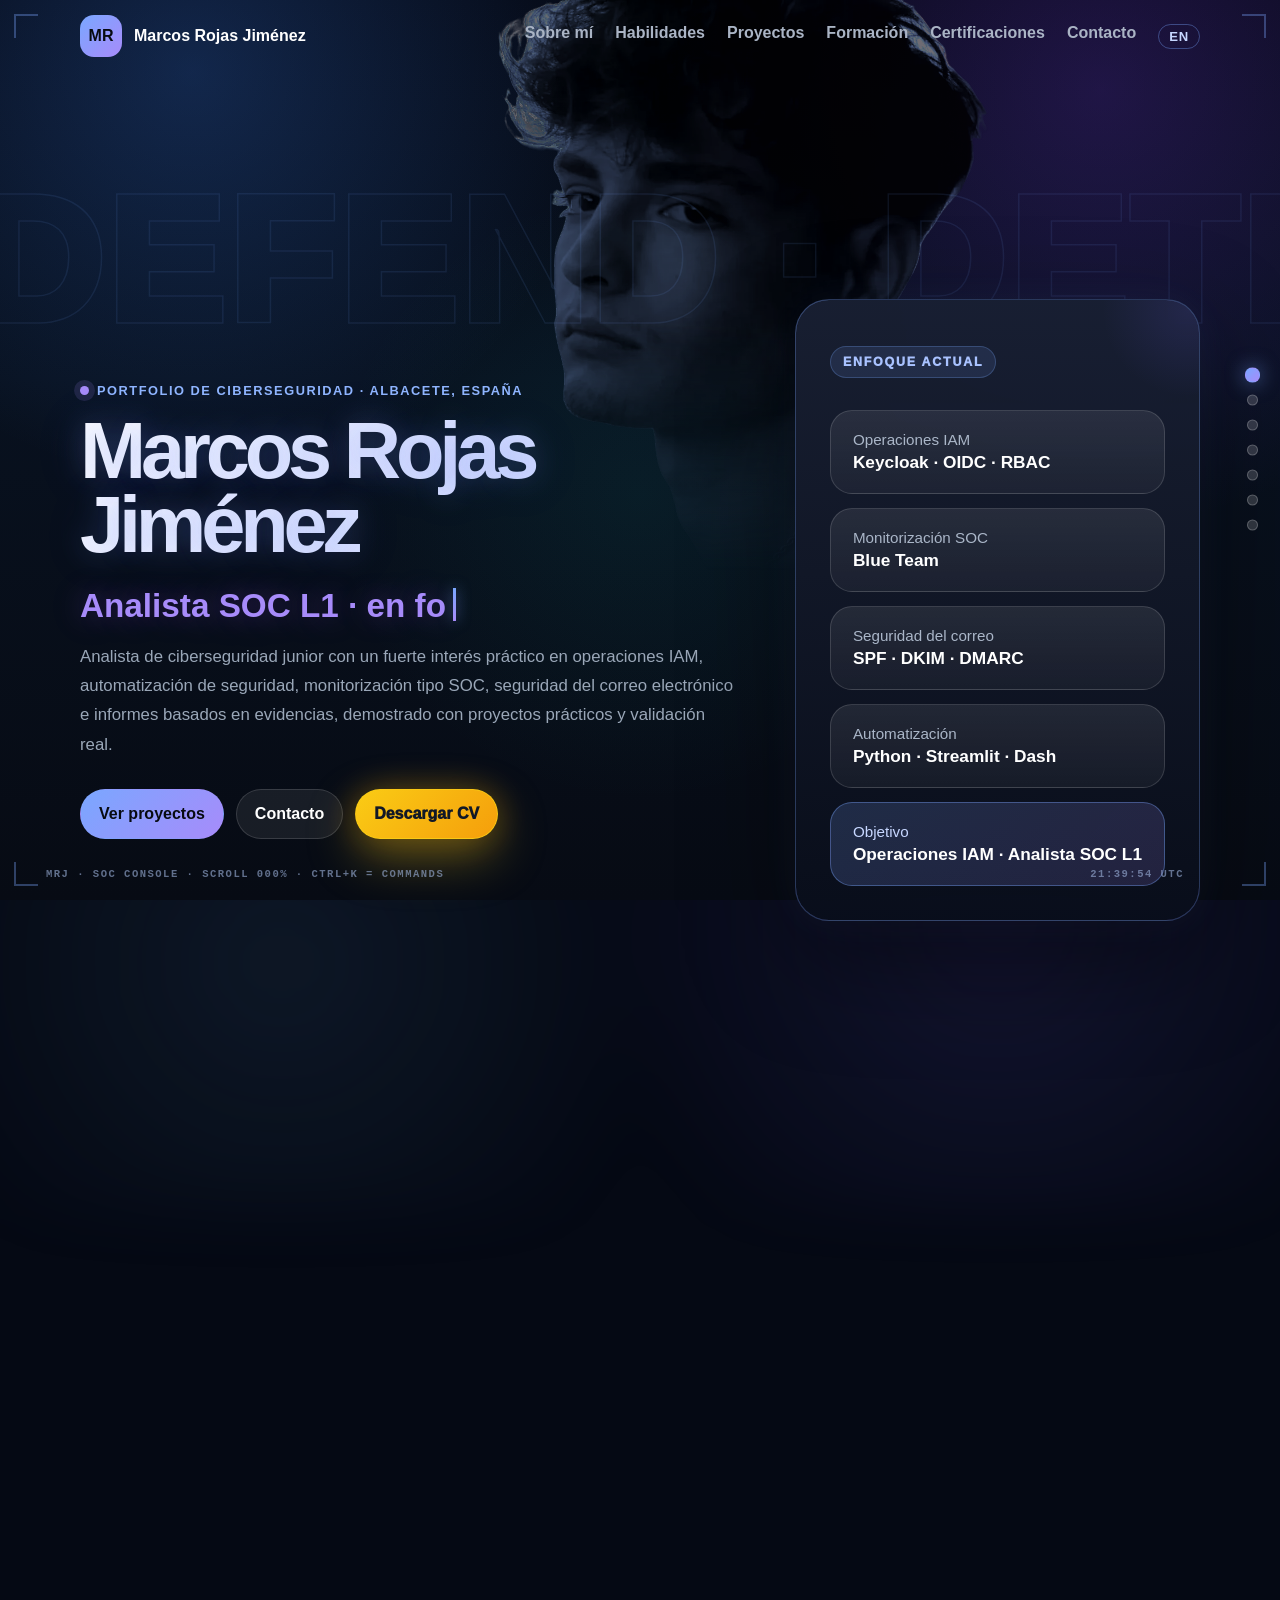
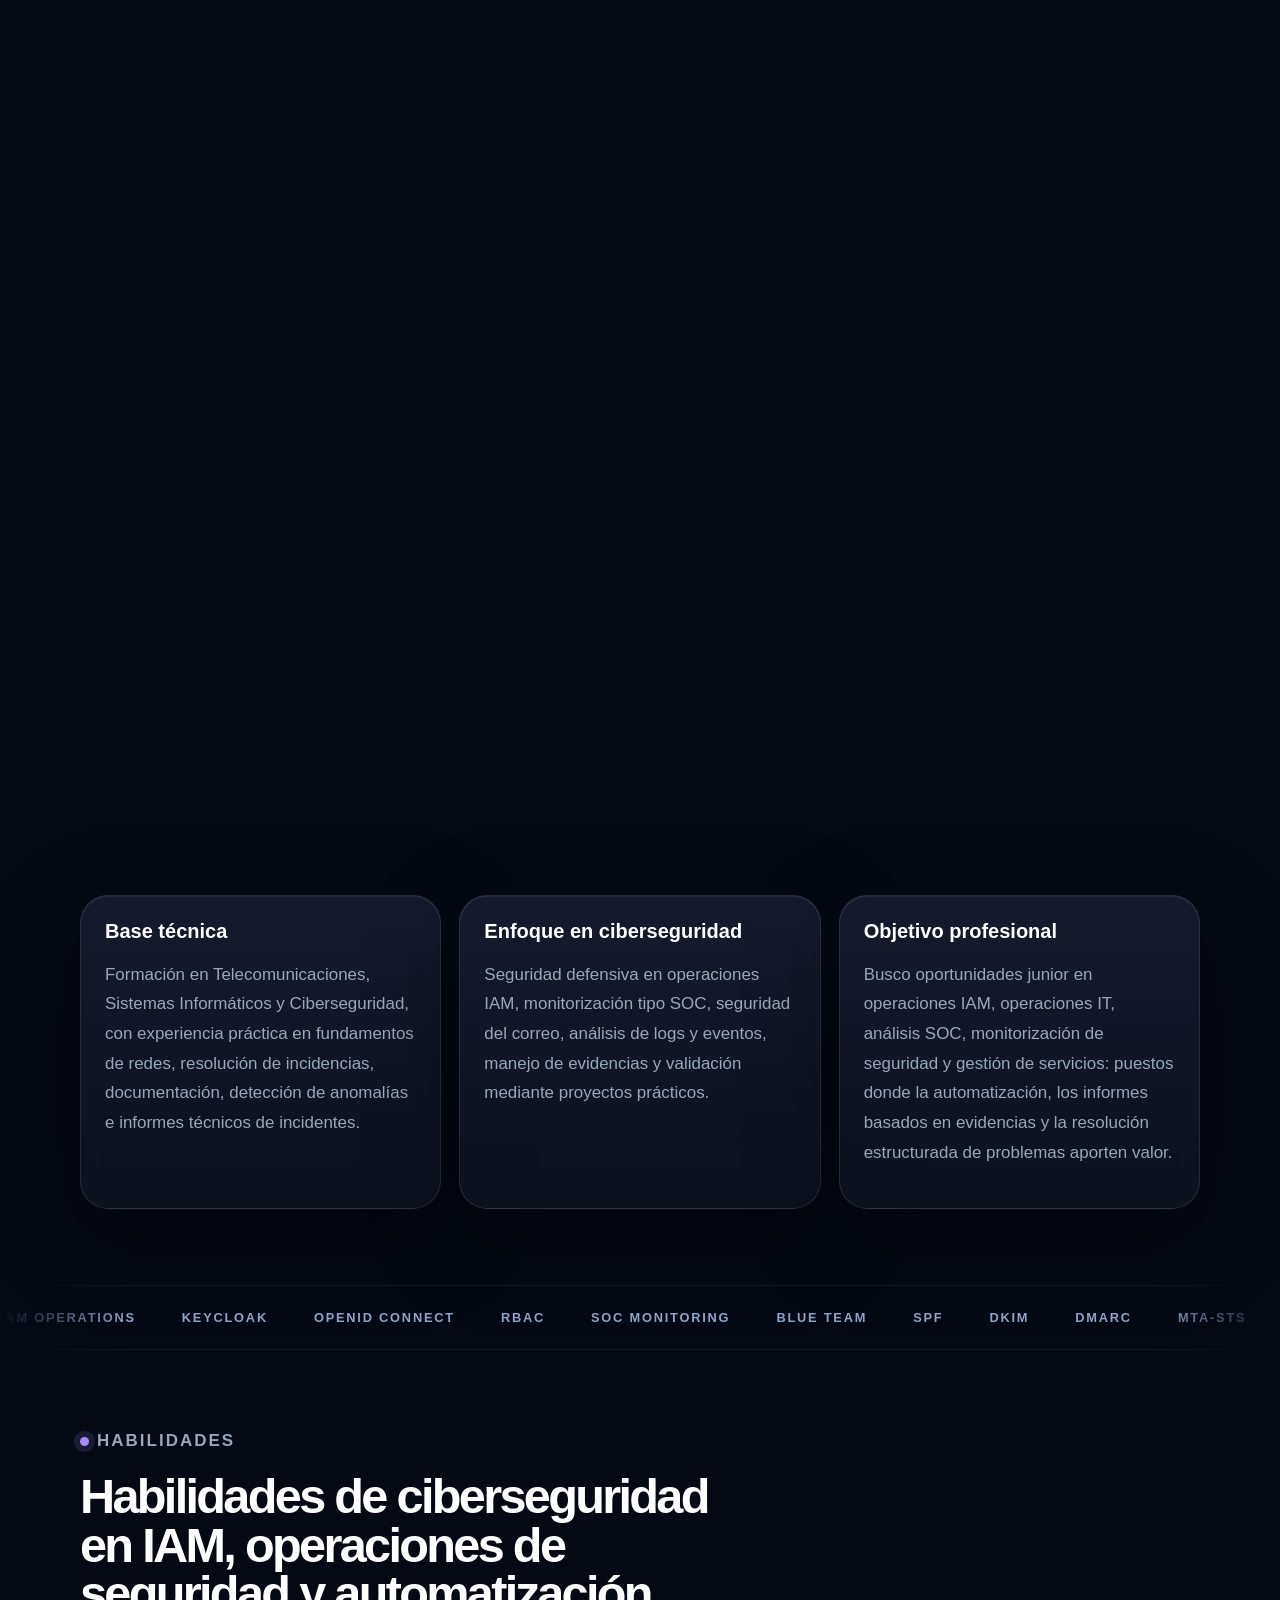
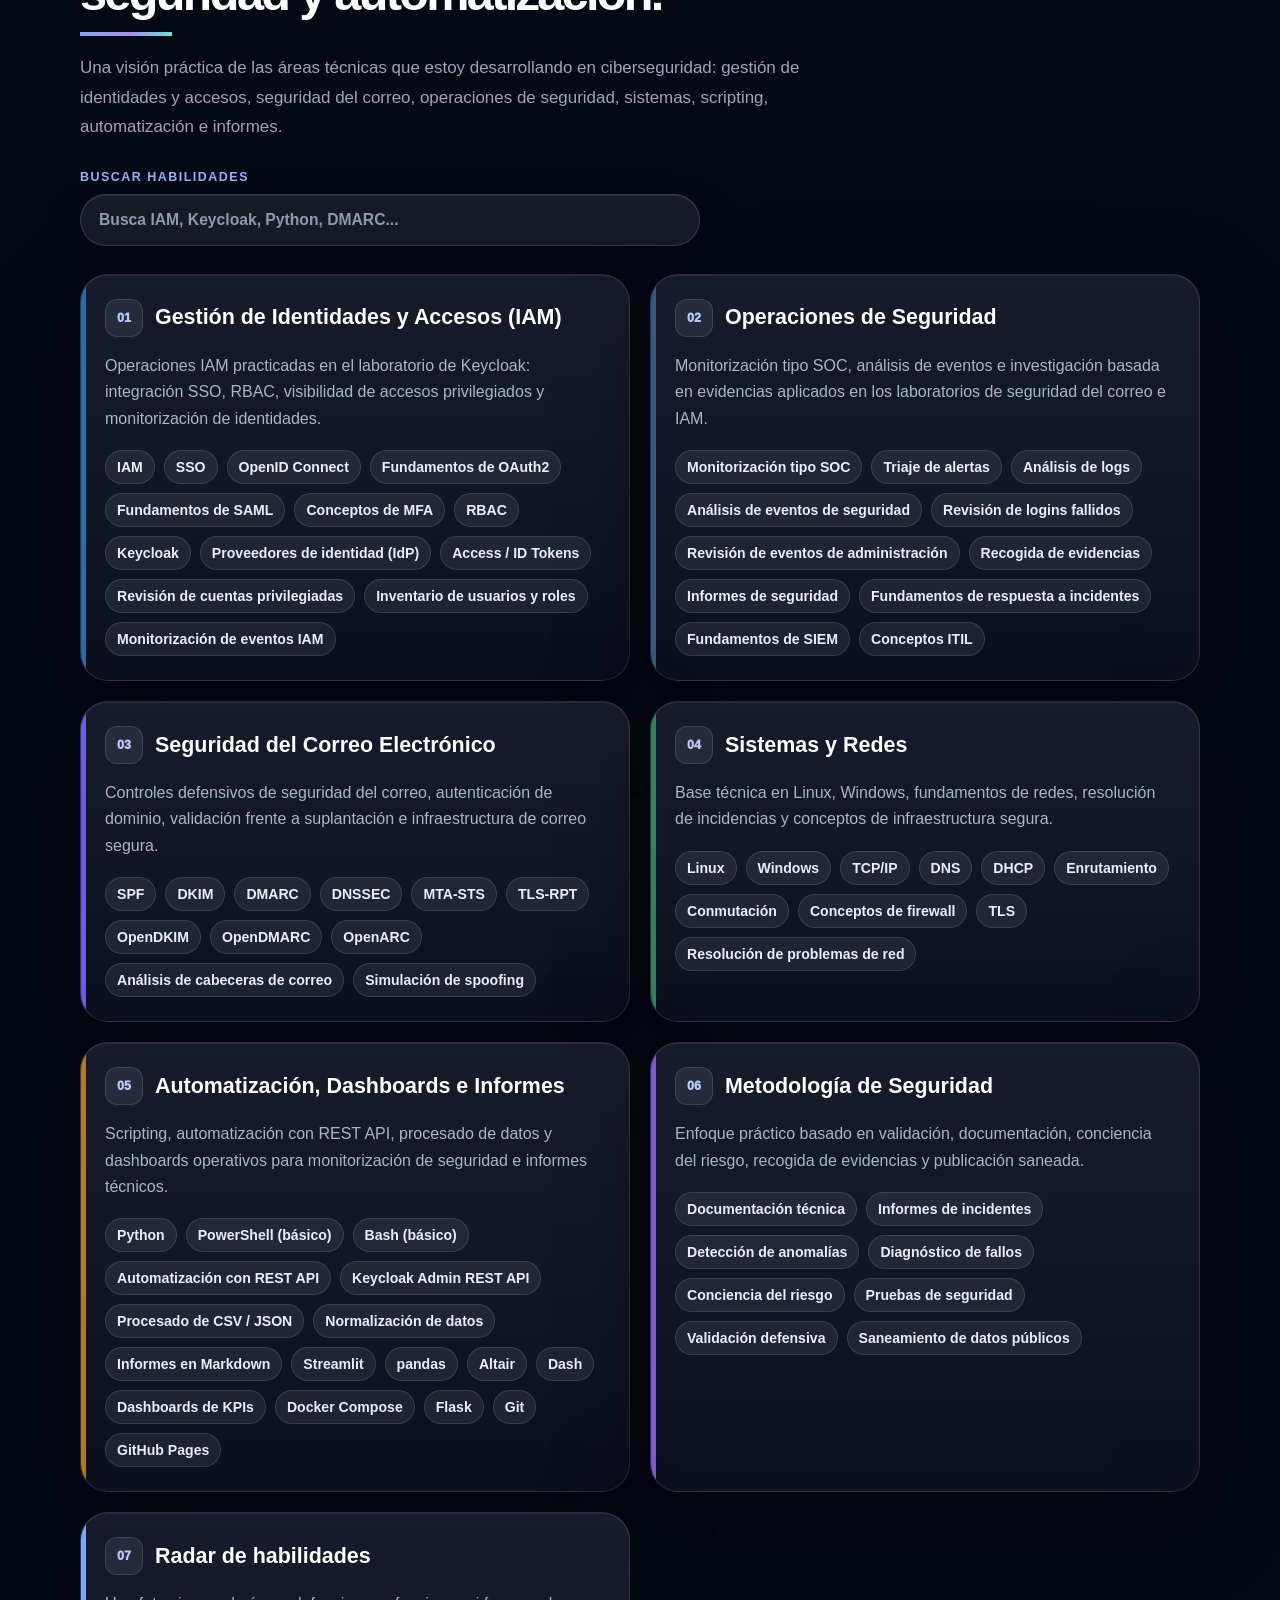
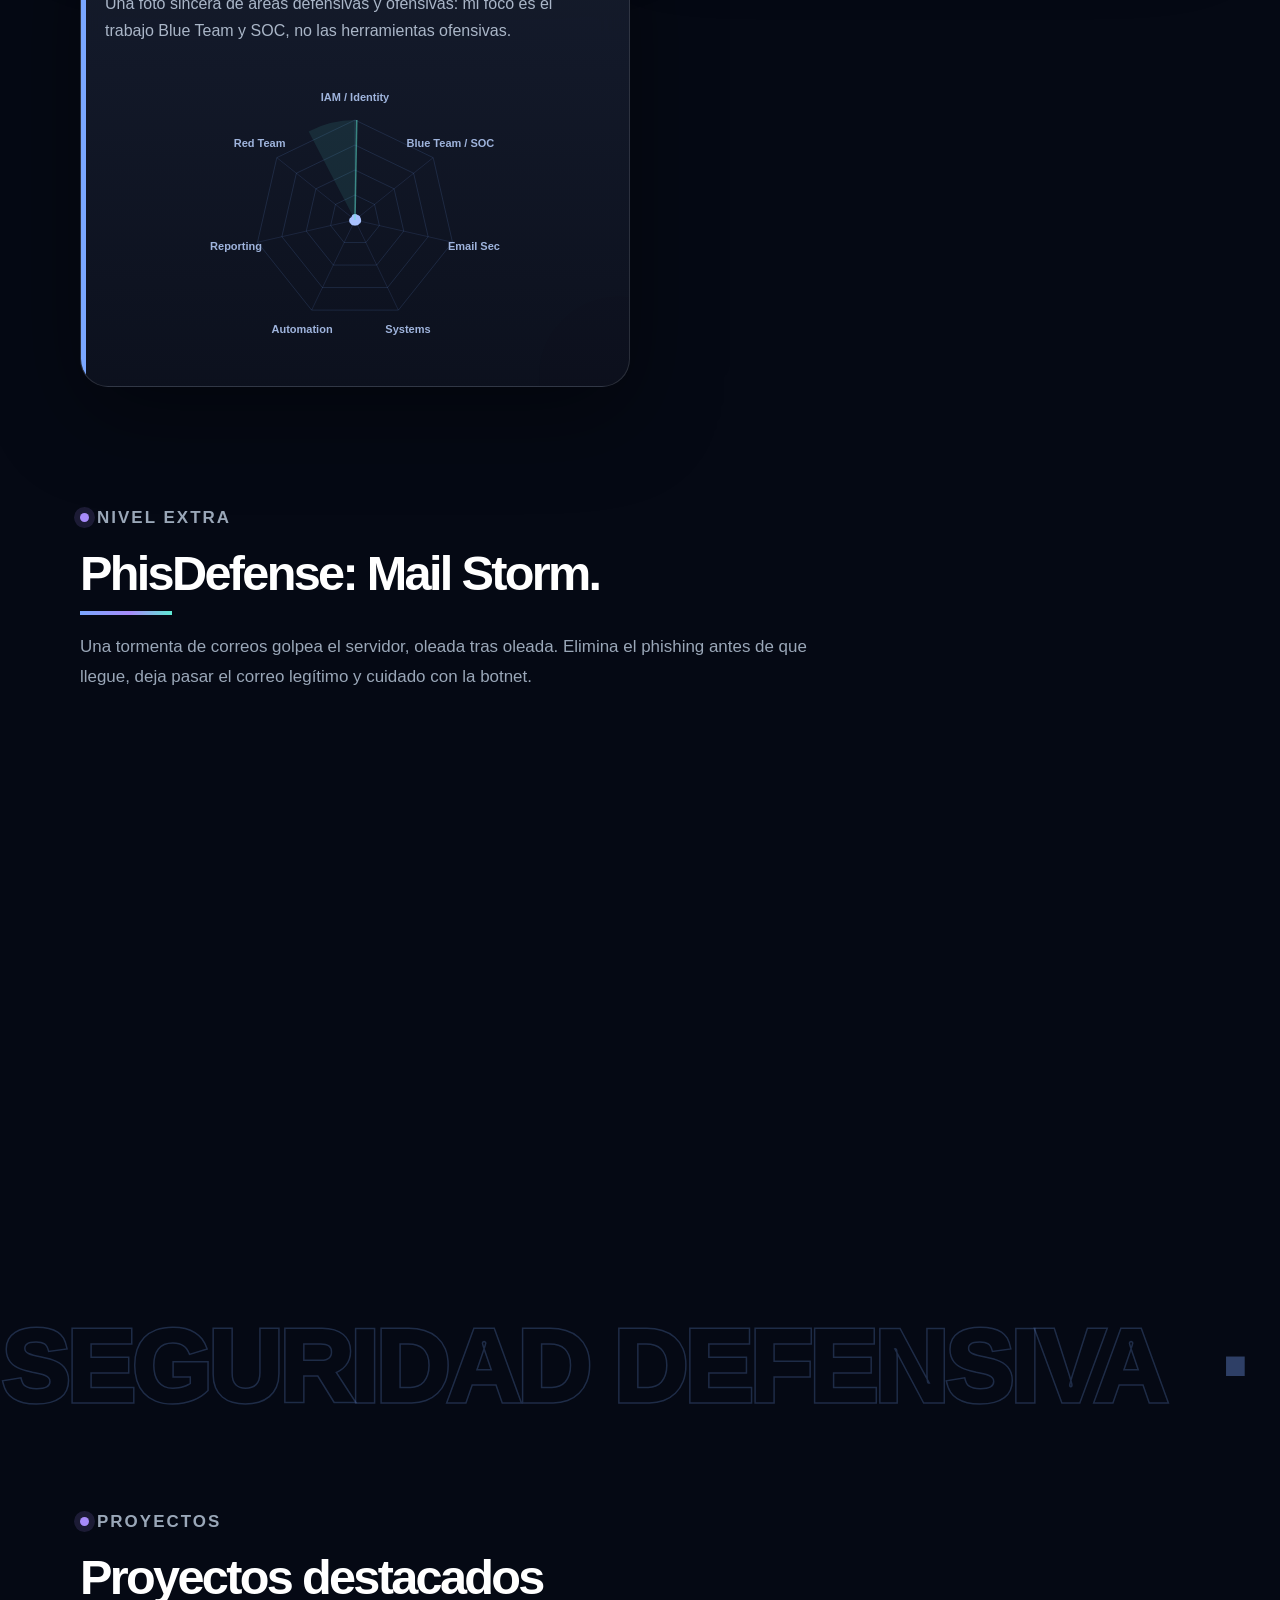
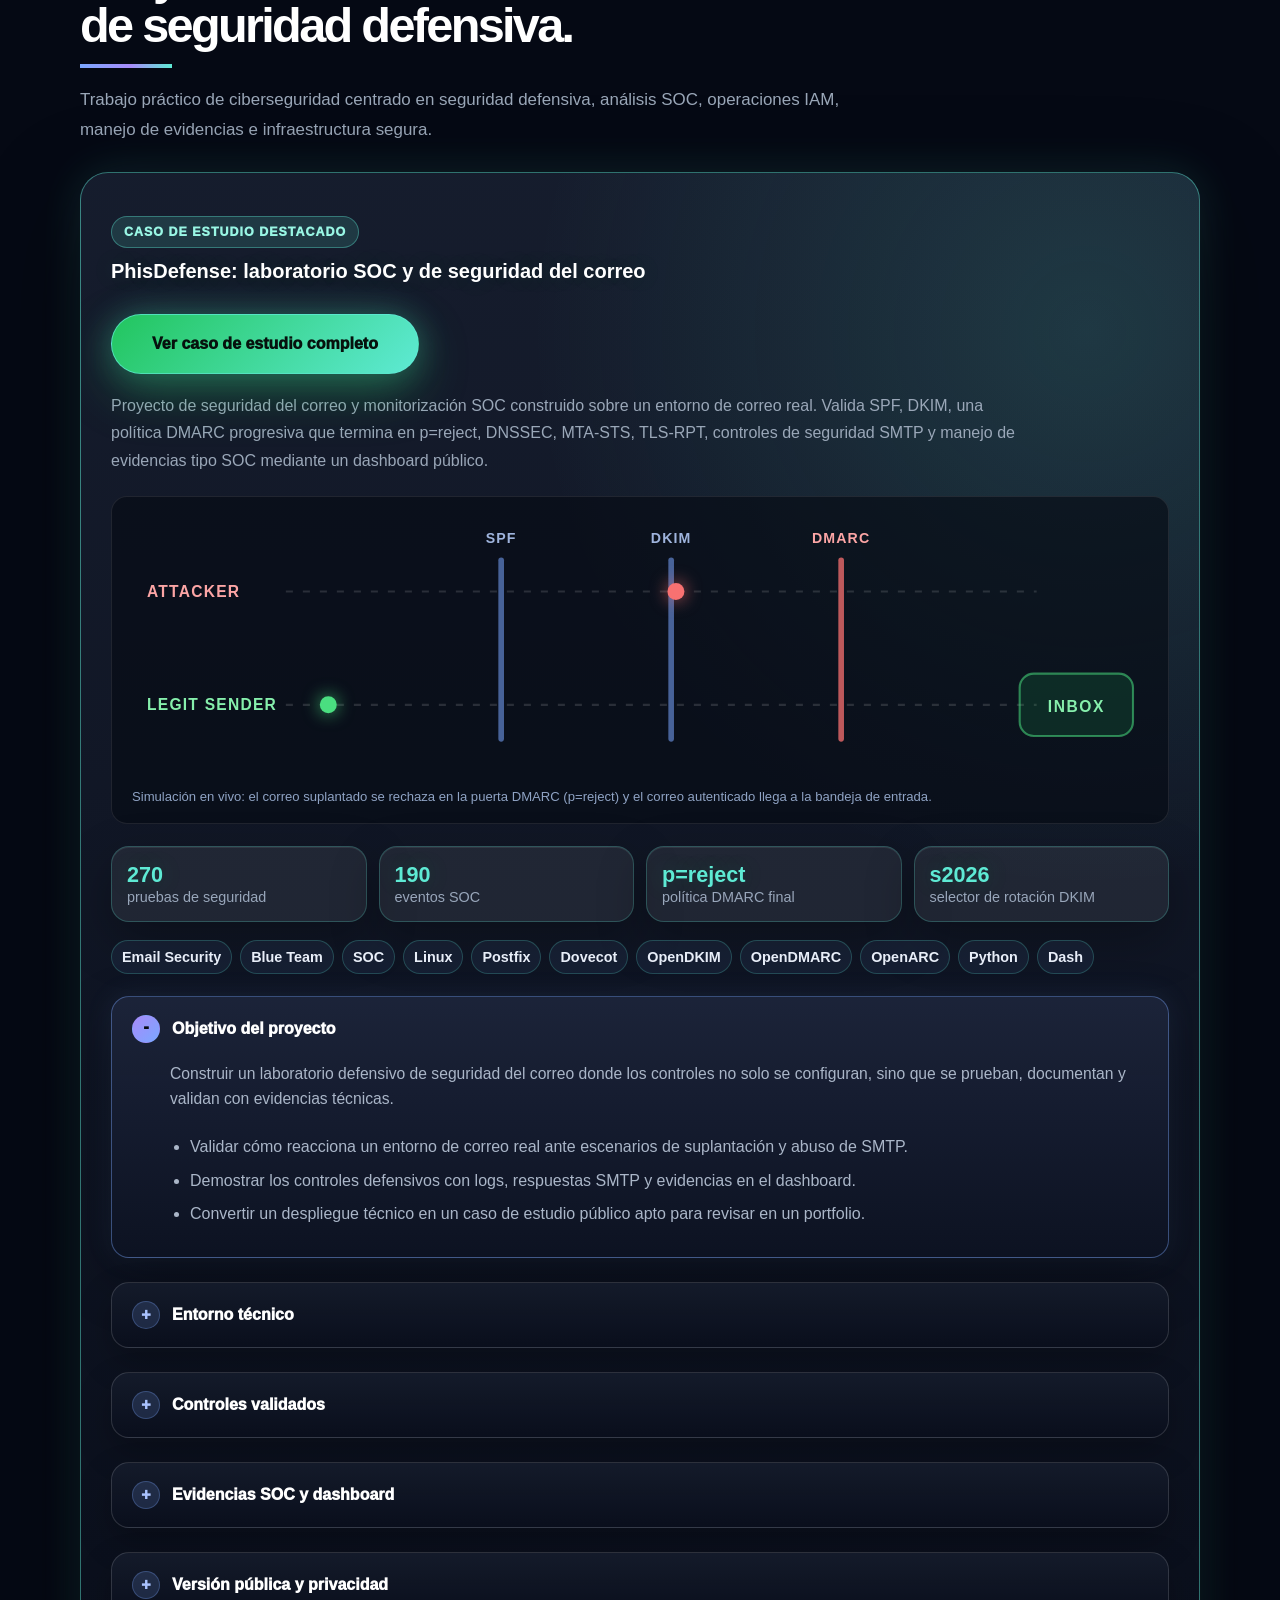
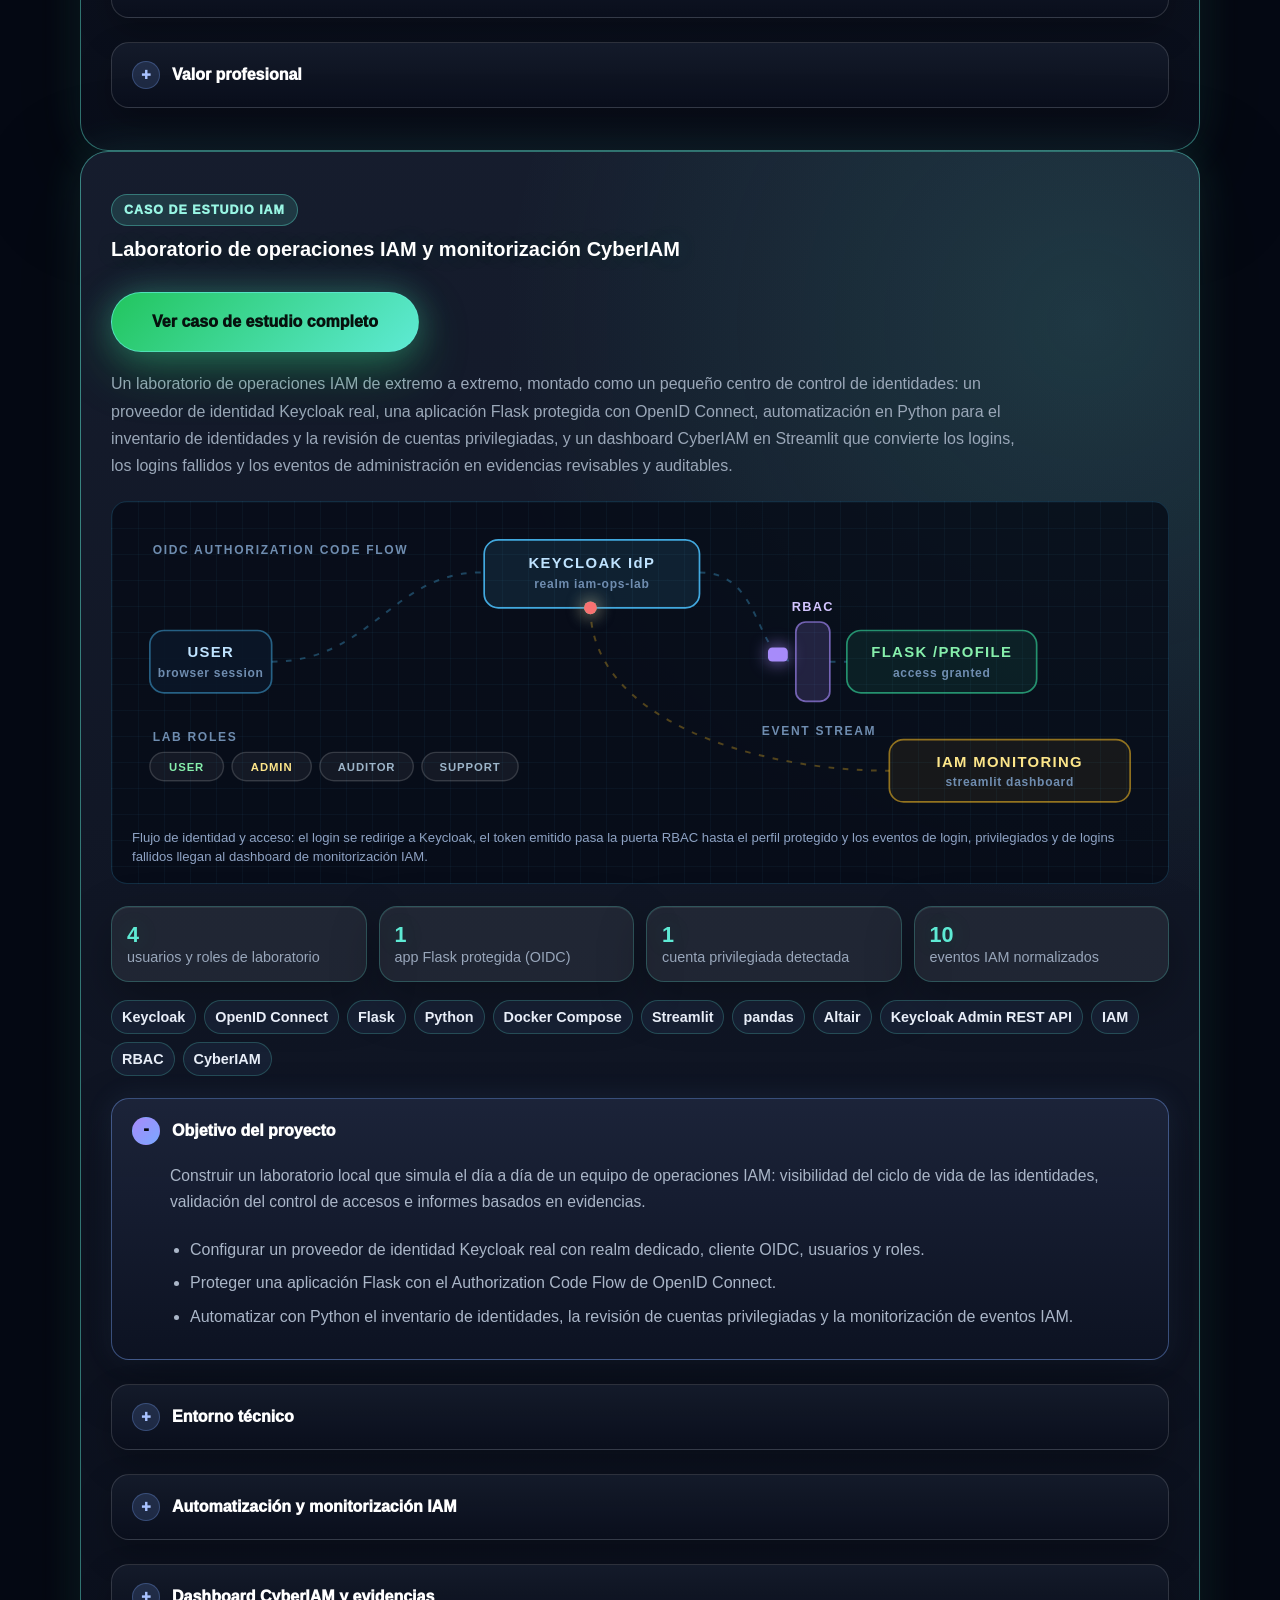
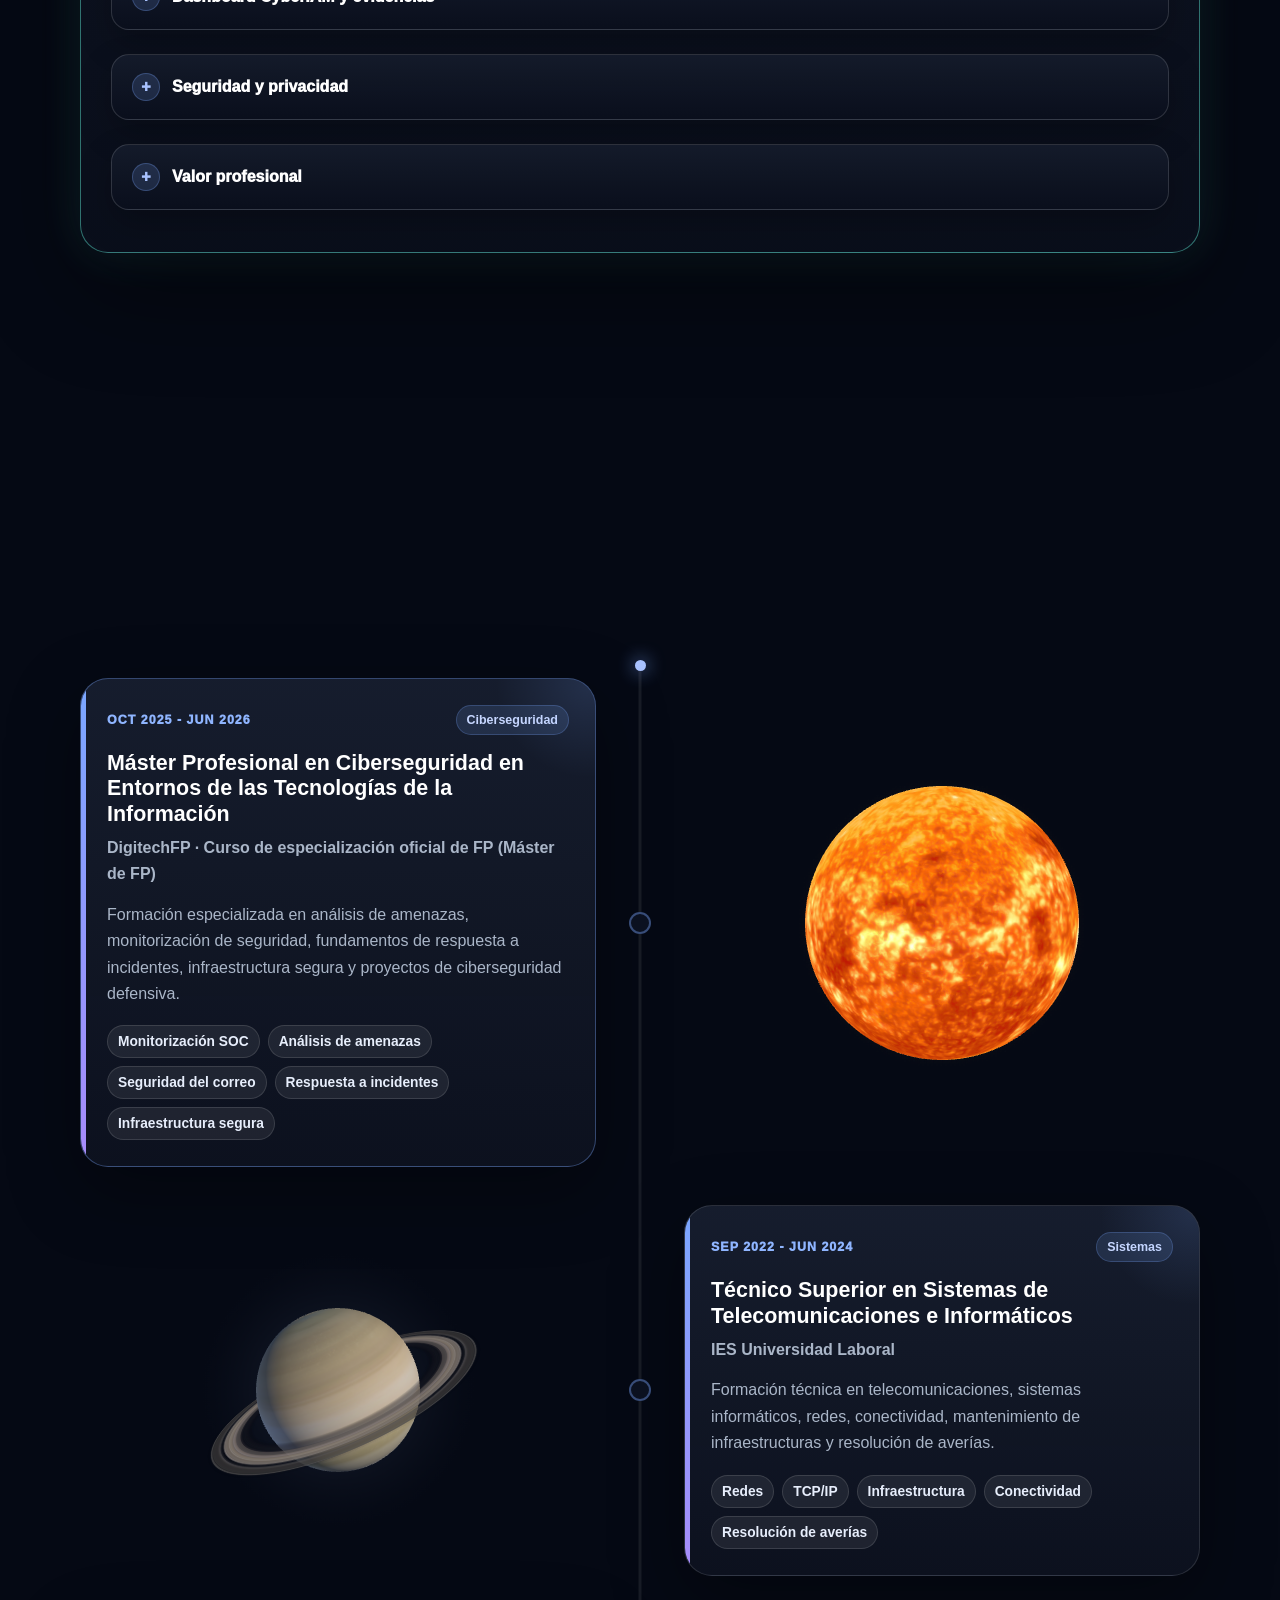
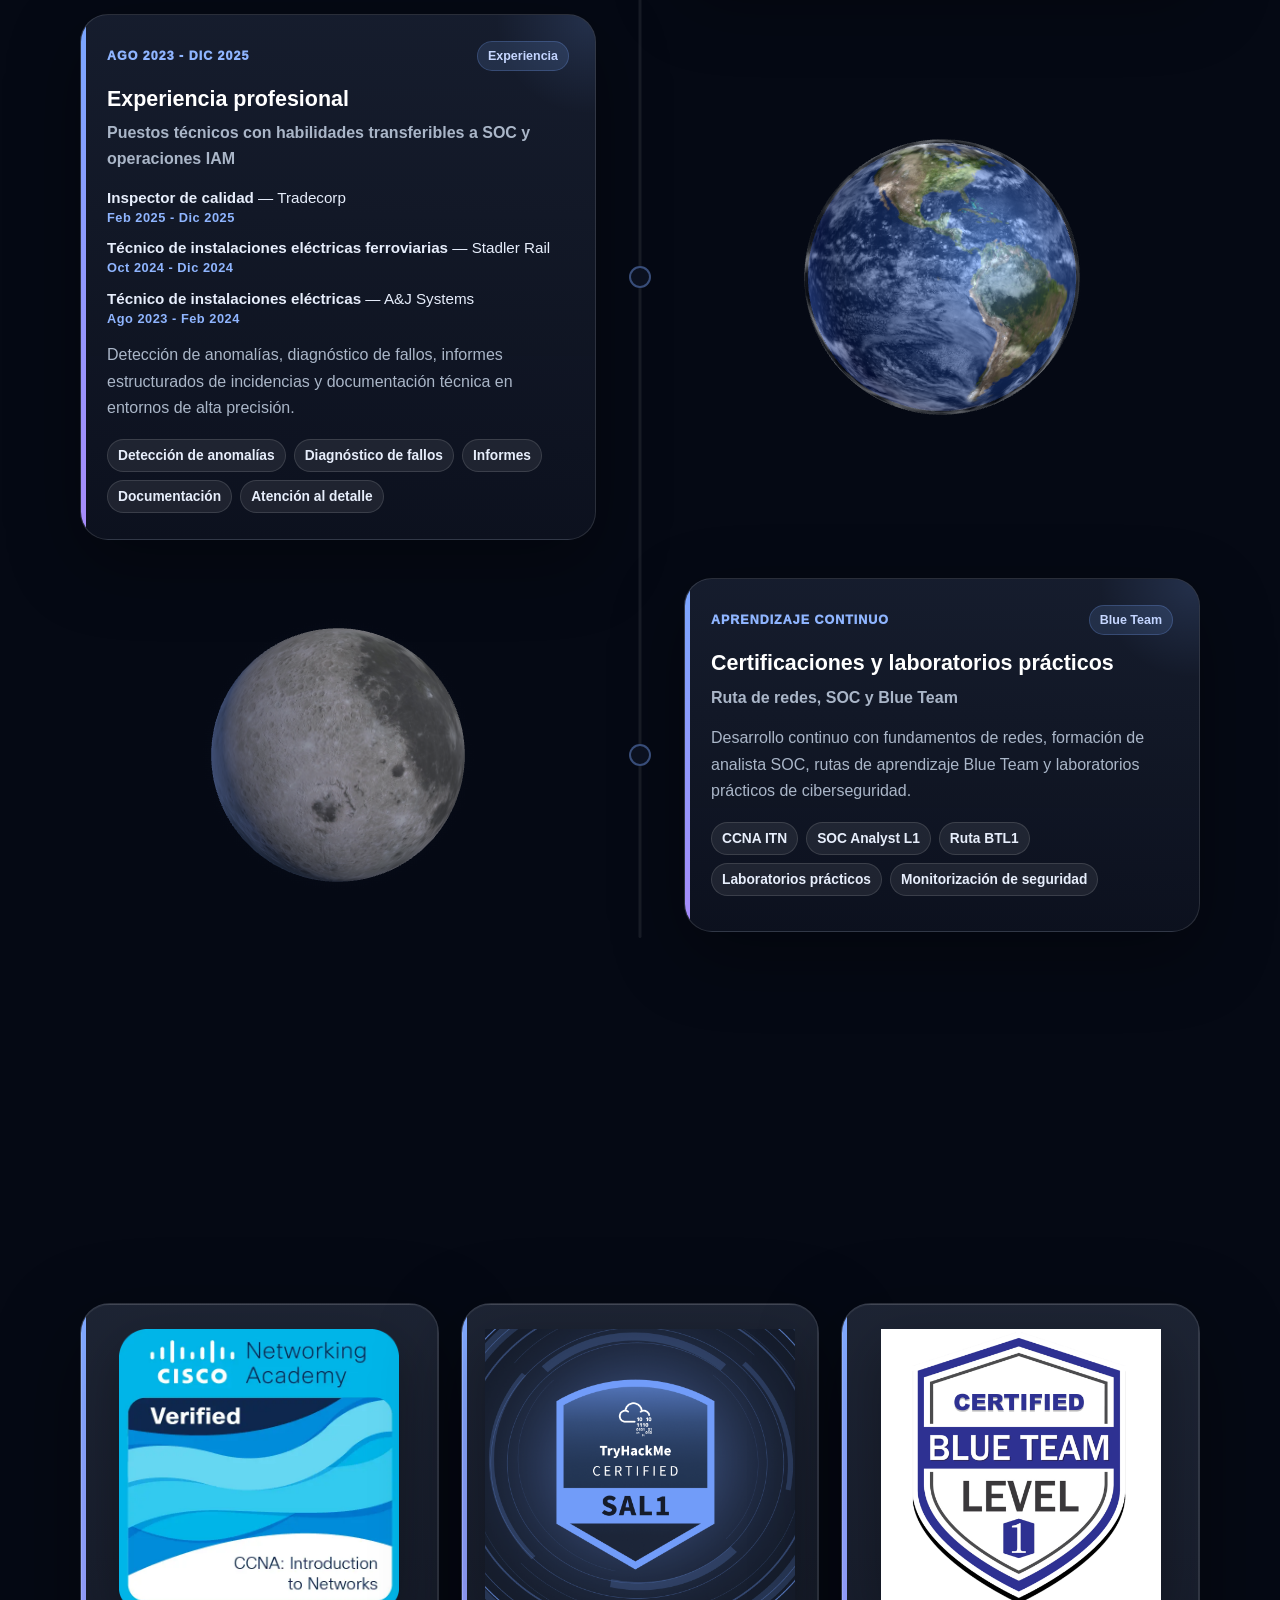
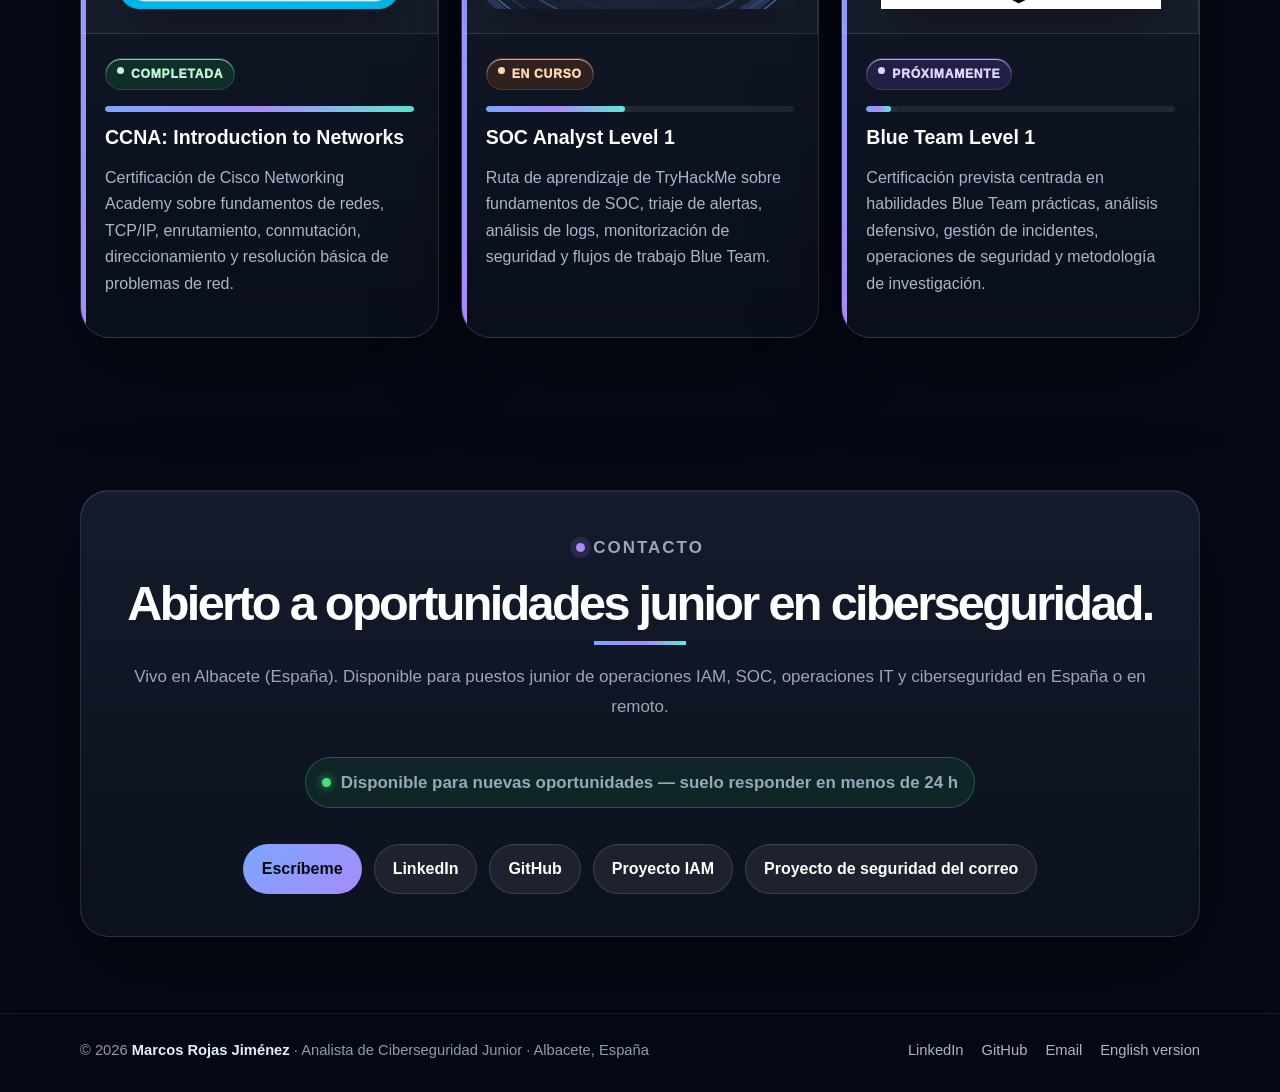
==== commit 018da464: "Spanish CV download on the Spanish page Co-Authored-By: Claude Opus 5.5 <noreply@anthropic.com>" ====
--- a/es/index.html
+++ b/es/index.html
@@ -738,7 +738,7 @@
           <div class="actions">
             <a class="btn primary" href="#projects">Ver proyectos</a>
             <a class="btn ghost" href="mailto:marcosrojasjimenez2@gmail.com">Contacto</a>
-            <a class="btn secondary cv-btn" href="../assets/cv/marcos-rojas-jimenez-cv.pdf" target="_blank" rel="noopener" style="background:linear-gradient(135deg,#facc15,#f59e0b)!important;color:#111827!important;border:1px solid rgba(250,204,21,.85)!important;box-shadow:0 18px 50px rgba(250,204,21,.34),0 0 34px rgba(245,158,11,.28)!important;font-weight:950!important;">Descargar CV</a>
+            <a class="btn secondary cv-btn" href="../assets/cv/marcos-rojas-jimenez-cv-es.pdf" target="_blank" rel="noopener" style="background:linear-gradient(135deg,#facc15,#f59e0b)!important;color:#111827!important;border:1px solid rgba(250,204,21,.85)!important;box-shadow:0 18px 50px rgba(250,204,21,.34),0 0 34px rgba(245,158,11,.28)!important;font-weight:950!important;">Descargar CV</a>
           </div>
         </div>
 
@@ -1804,7 +1804,7 @@
     </div>
   </footer>
 
-  <script src="i18n-es.js?v=20261021"></script>
-  <script src="../main.js?v=20261021"></script>
+  <script src="i18n-es.js?v=20261021b"></script>
+  <script src="../main.js?v=20261021b"></script>
 </body>
 </html>
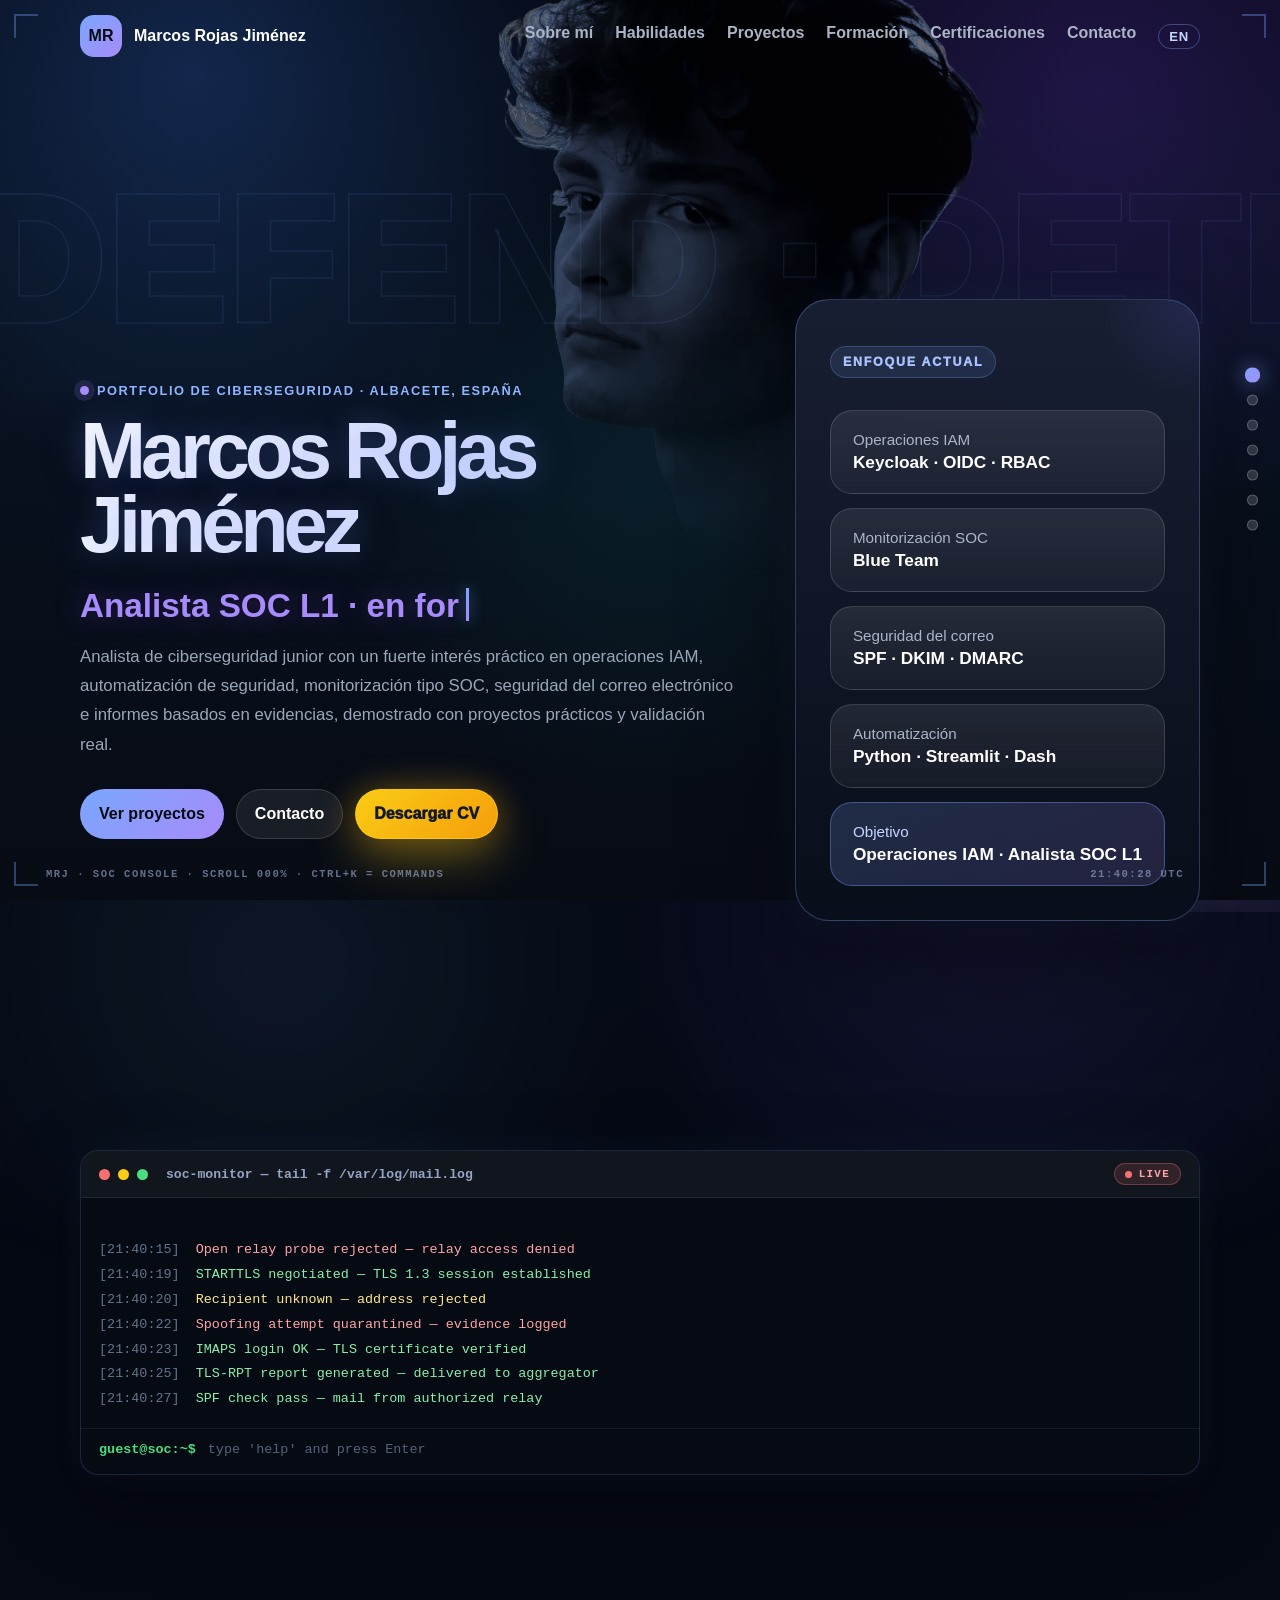
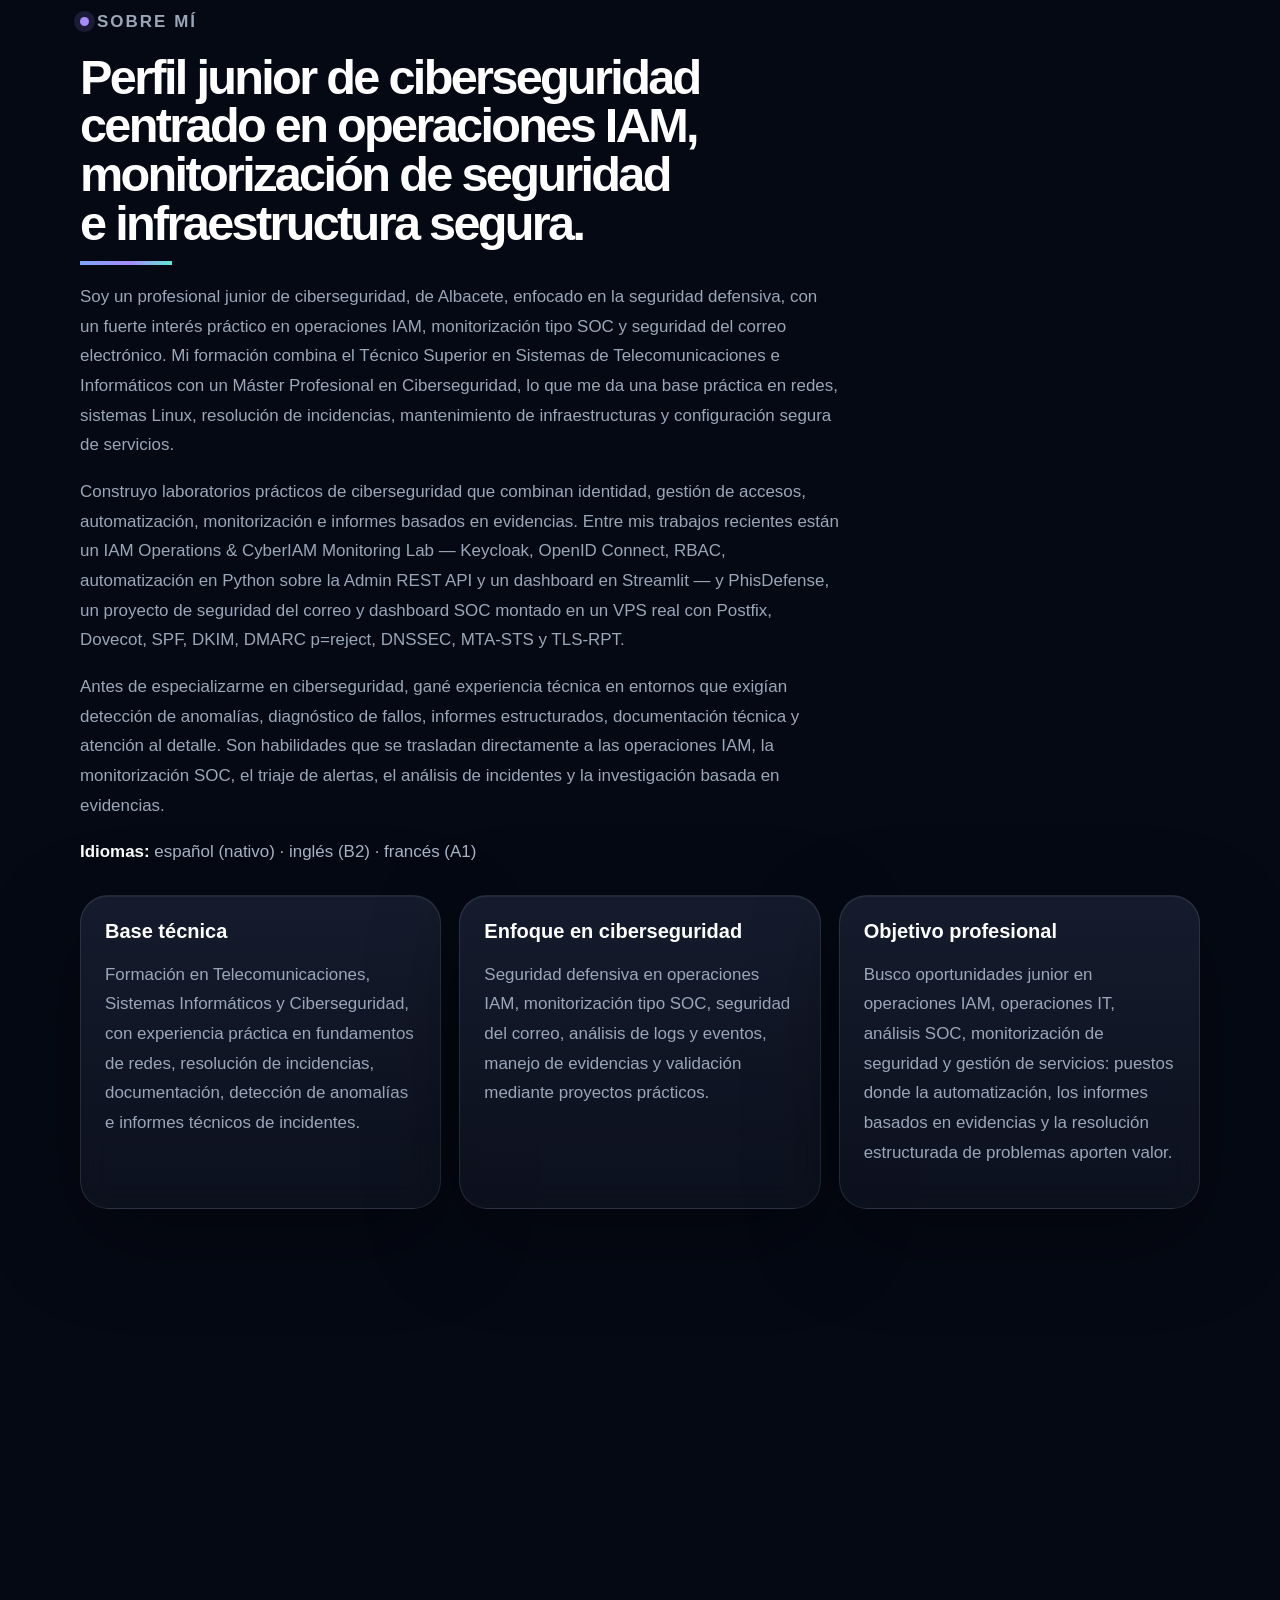
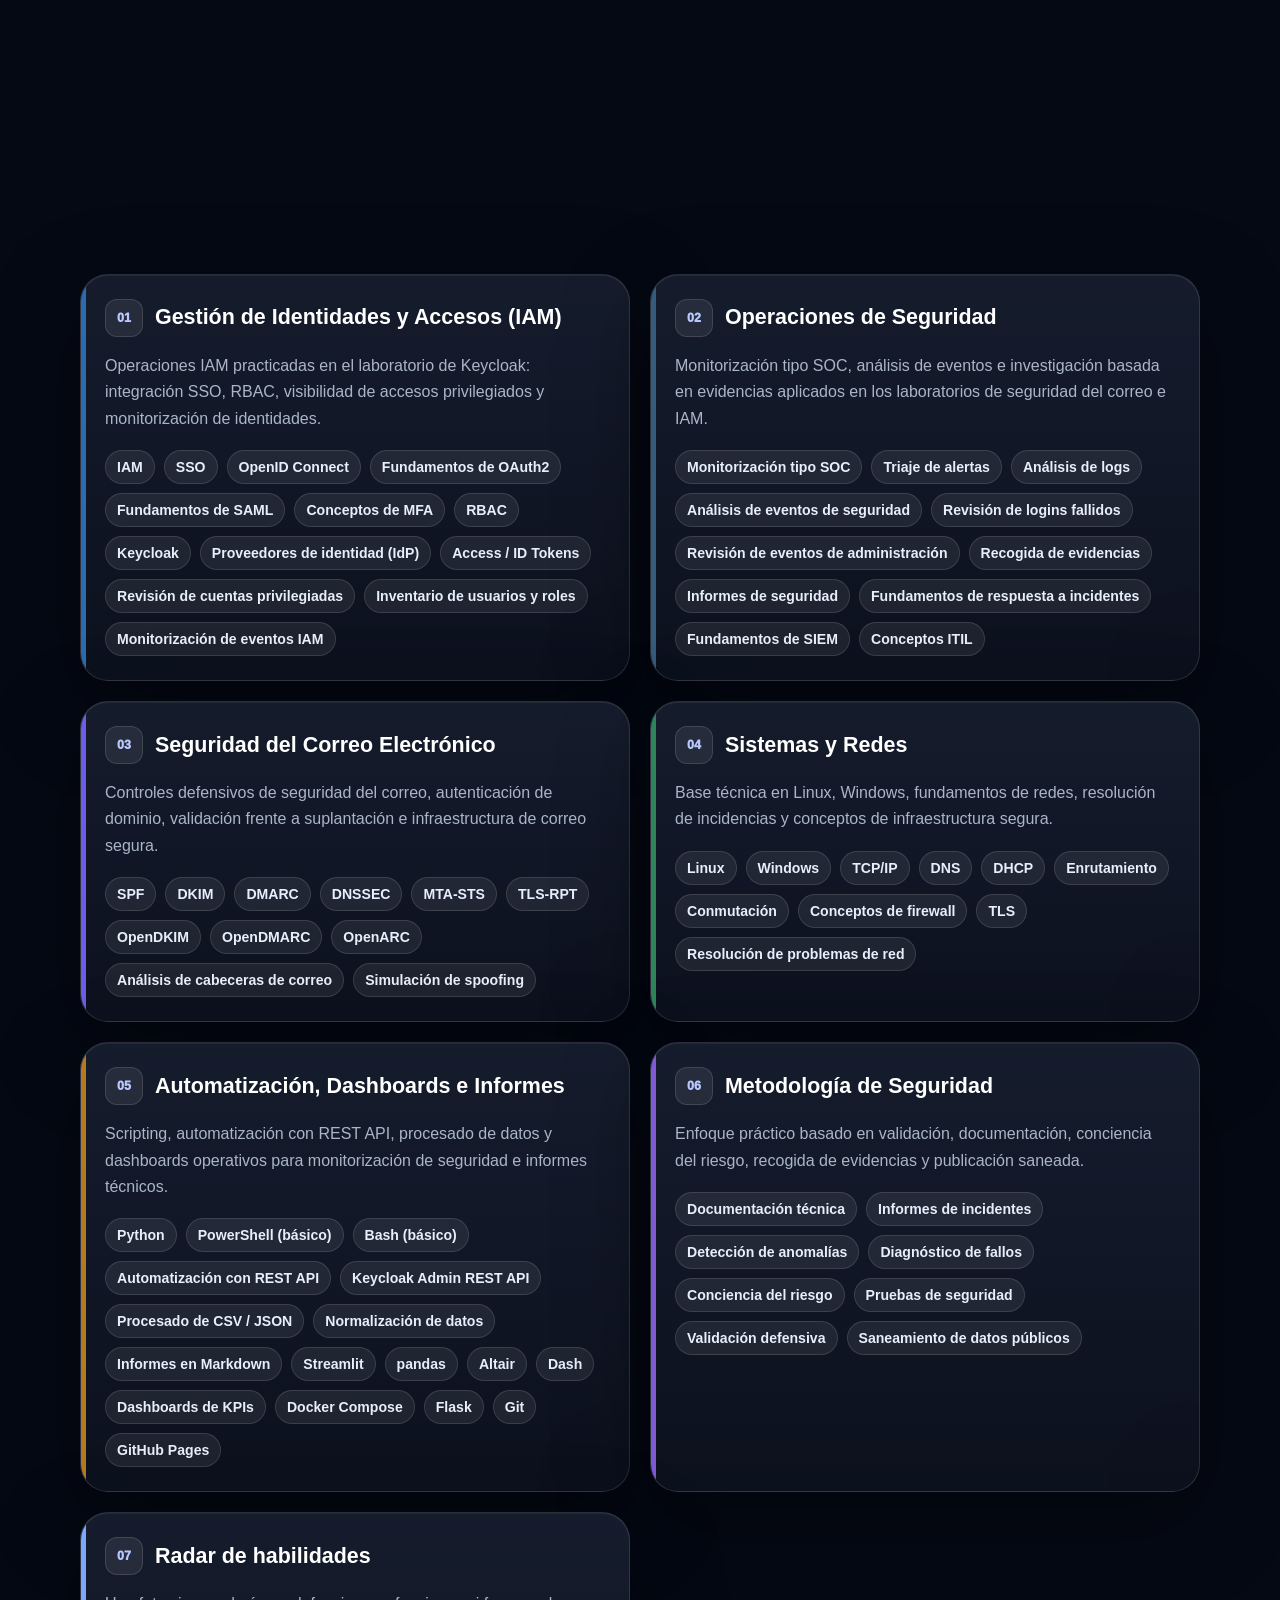
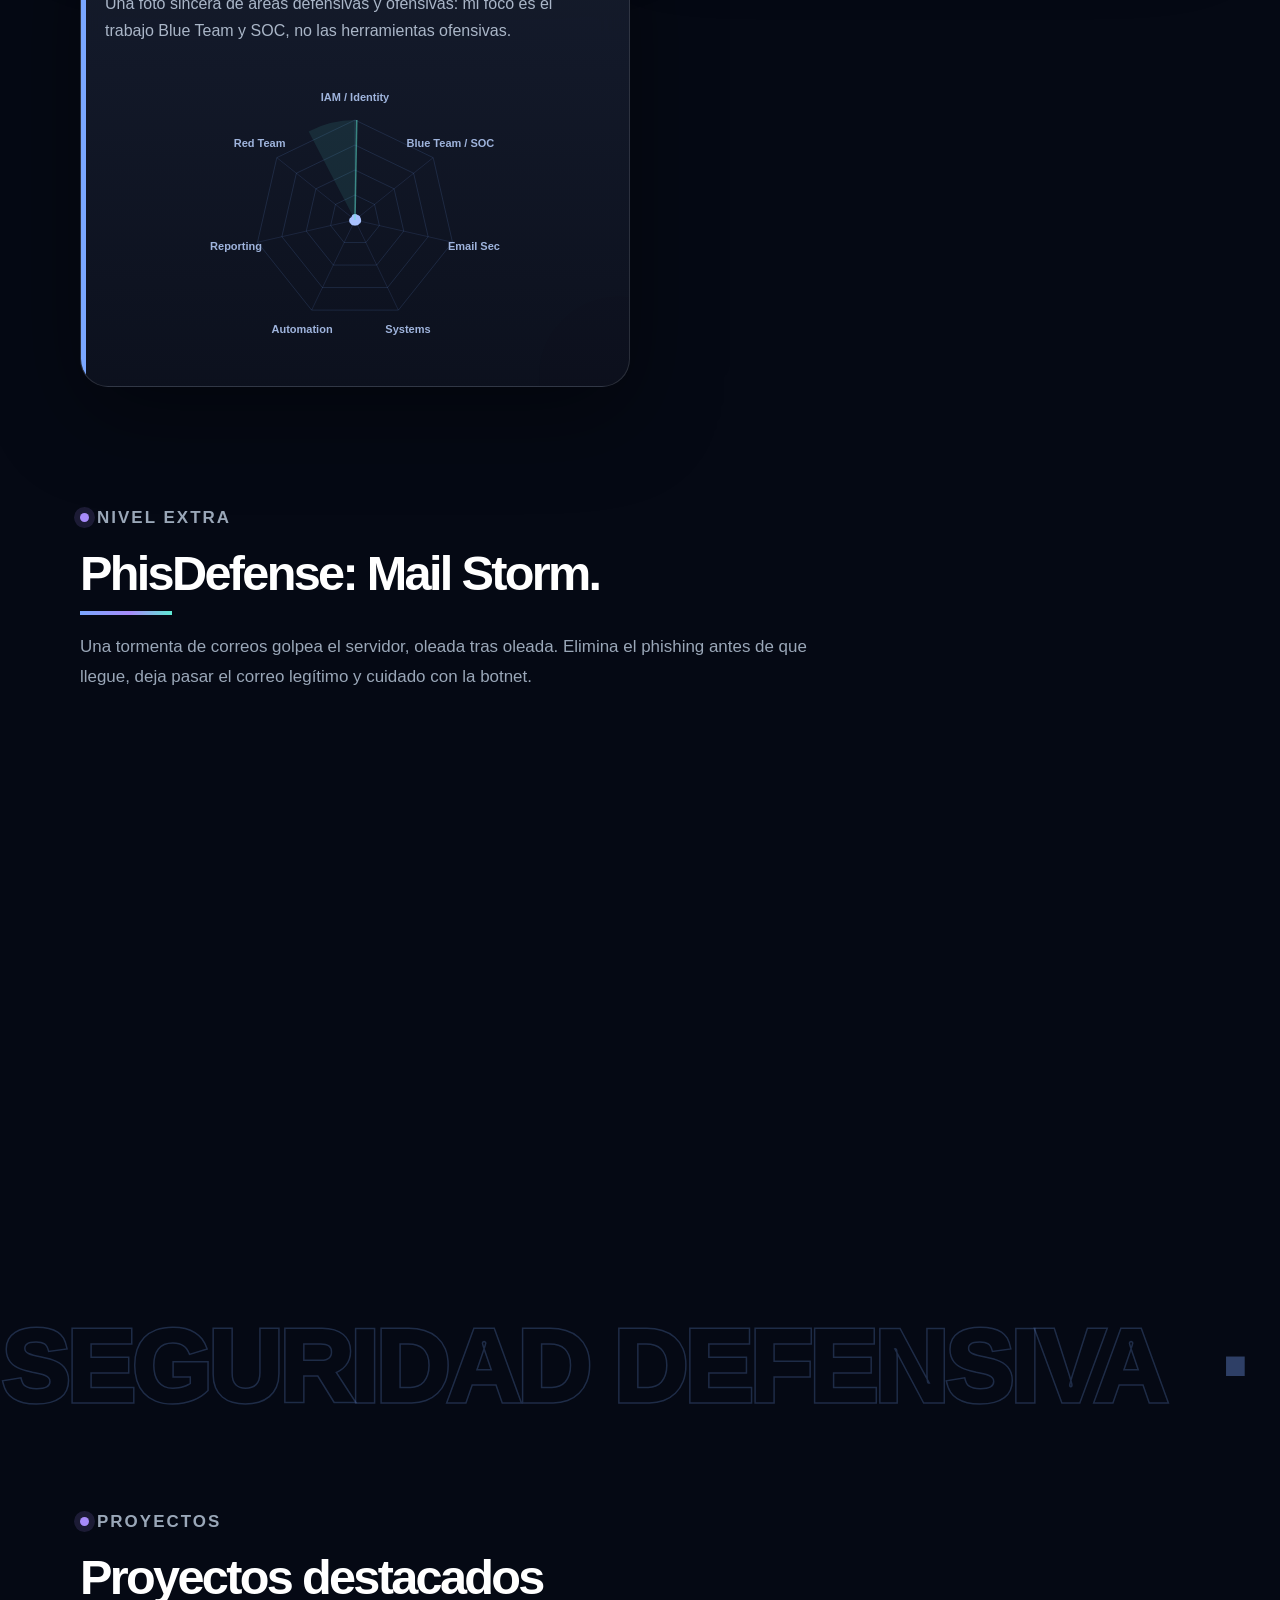
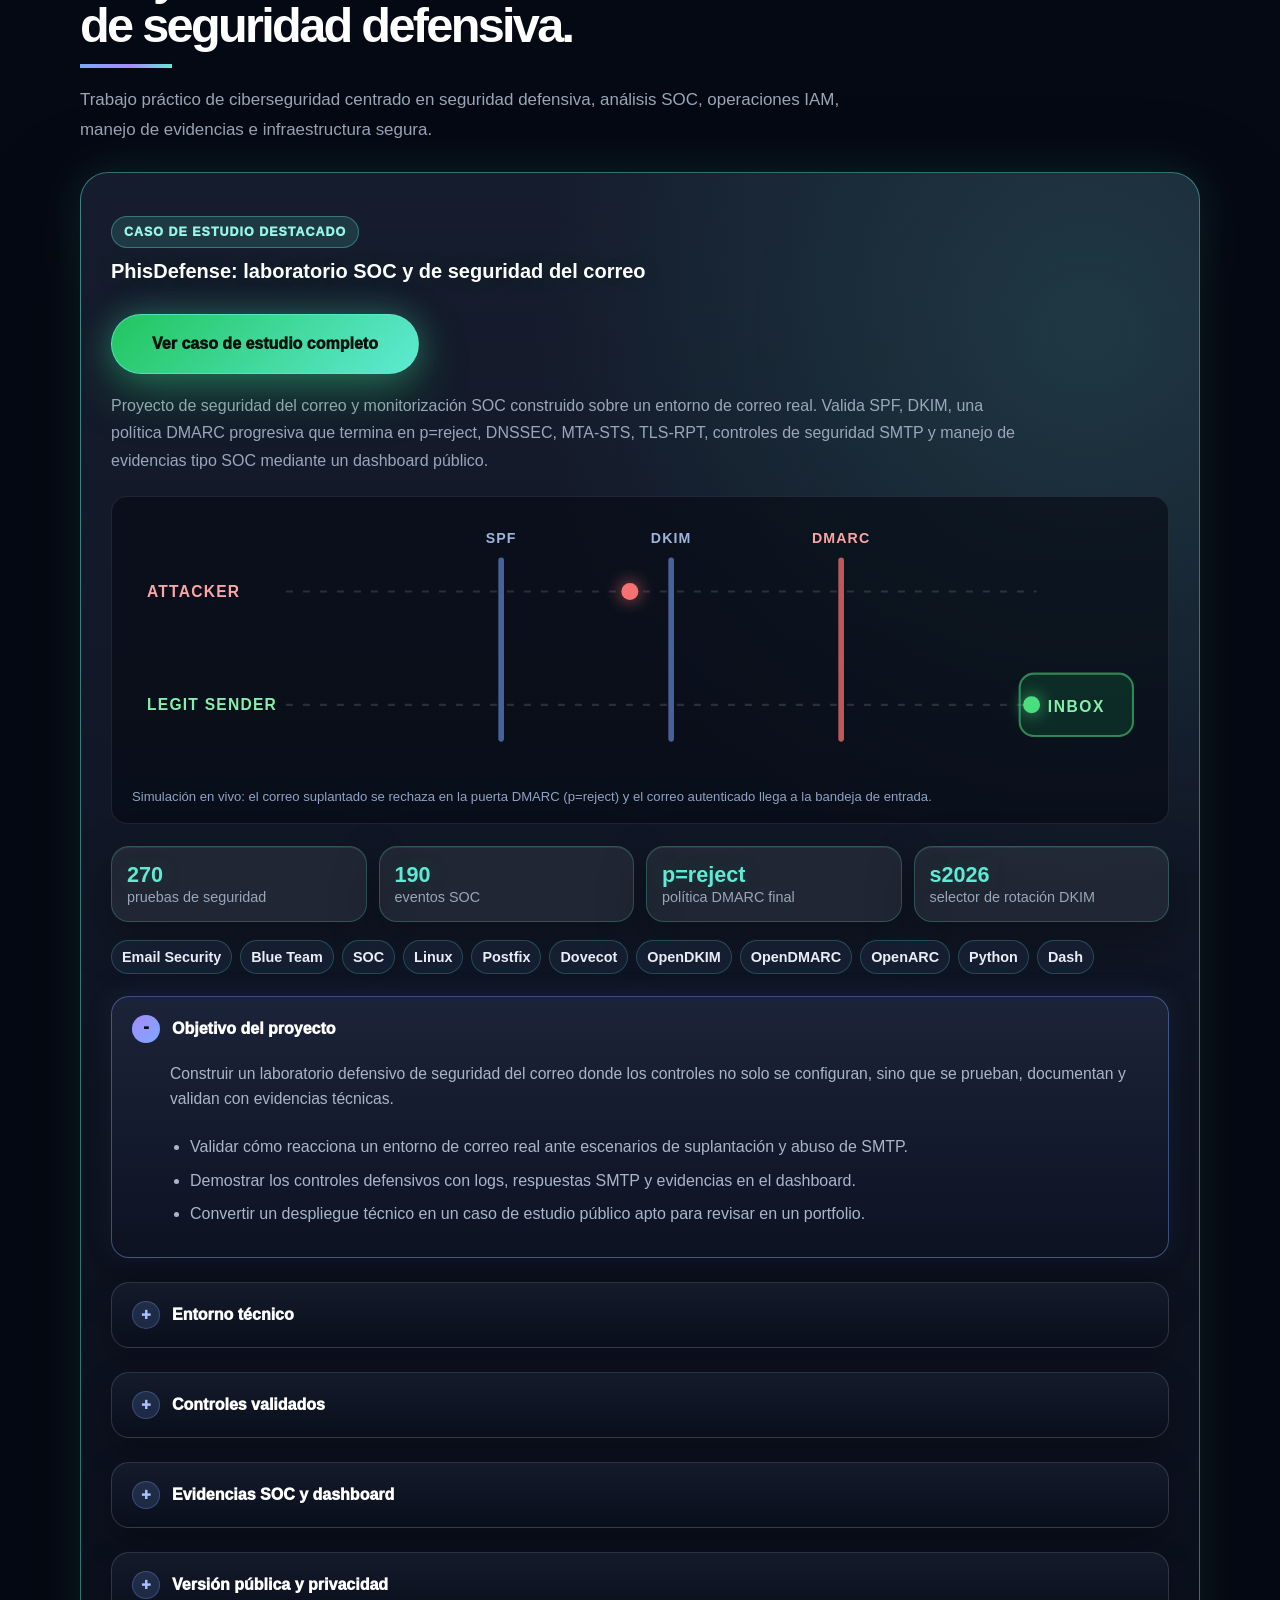
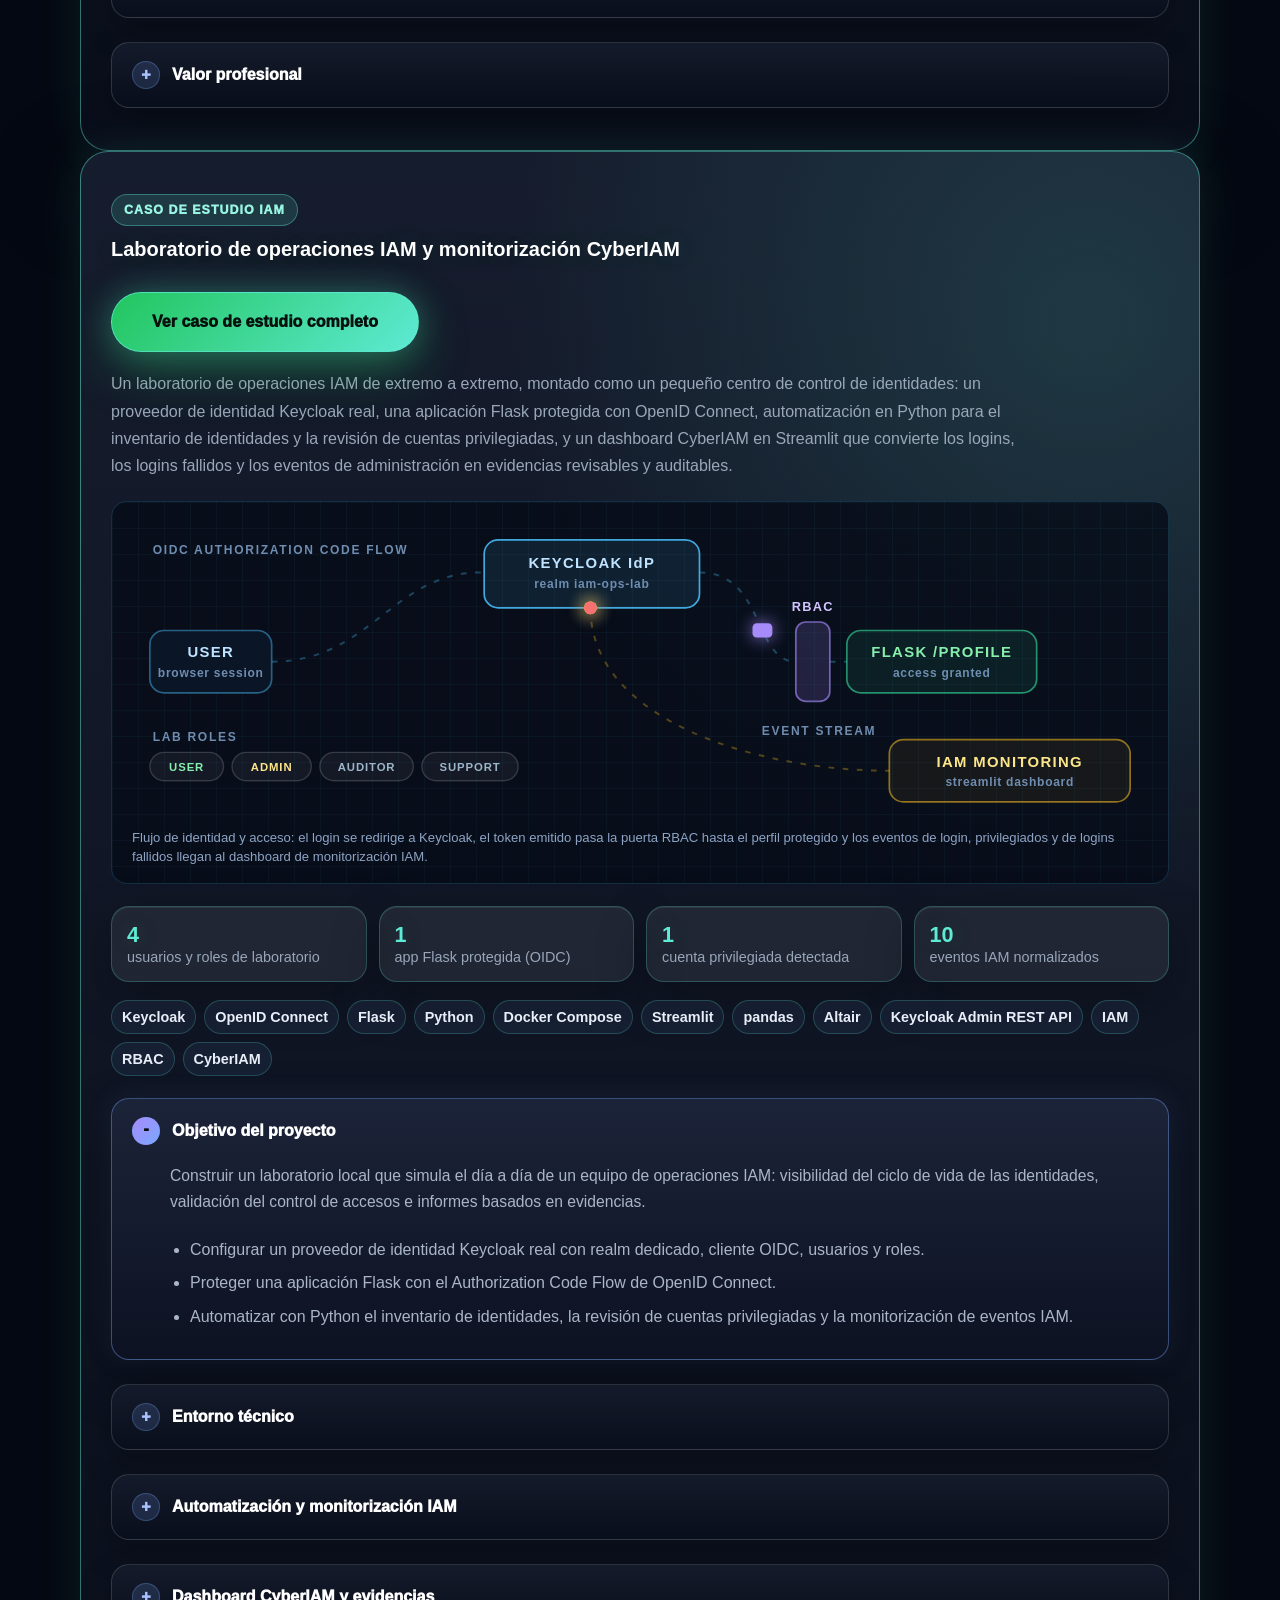
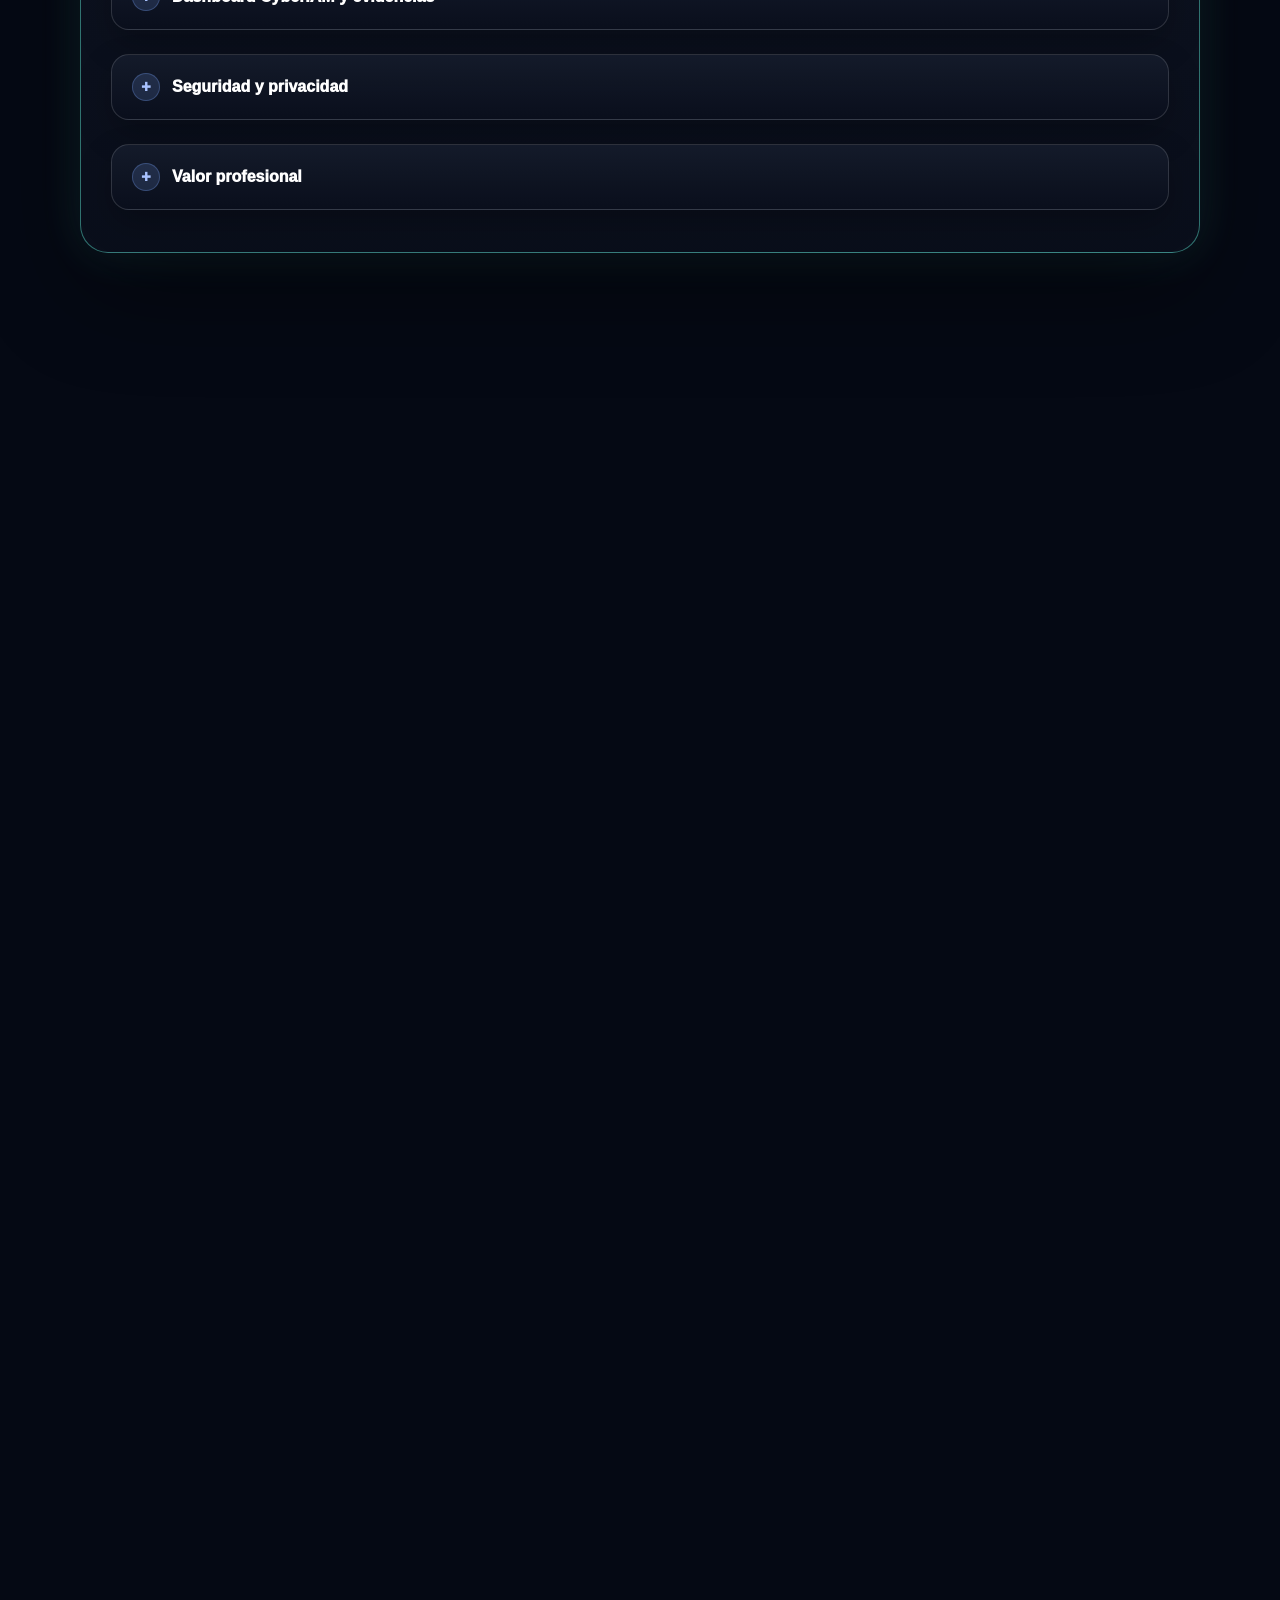
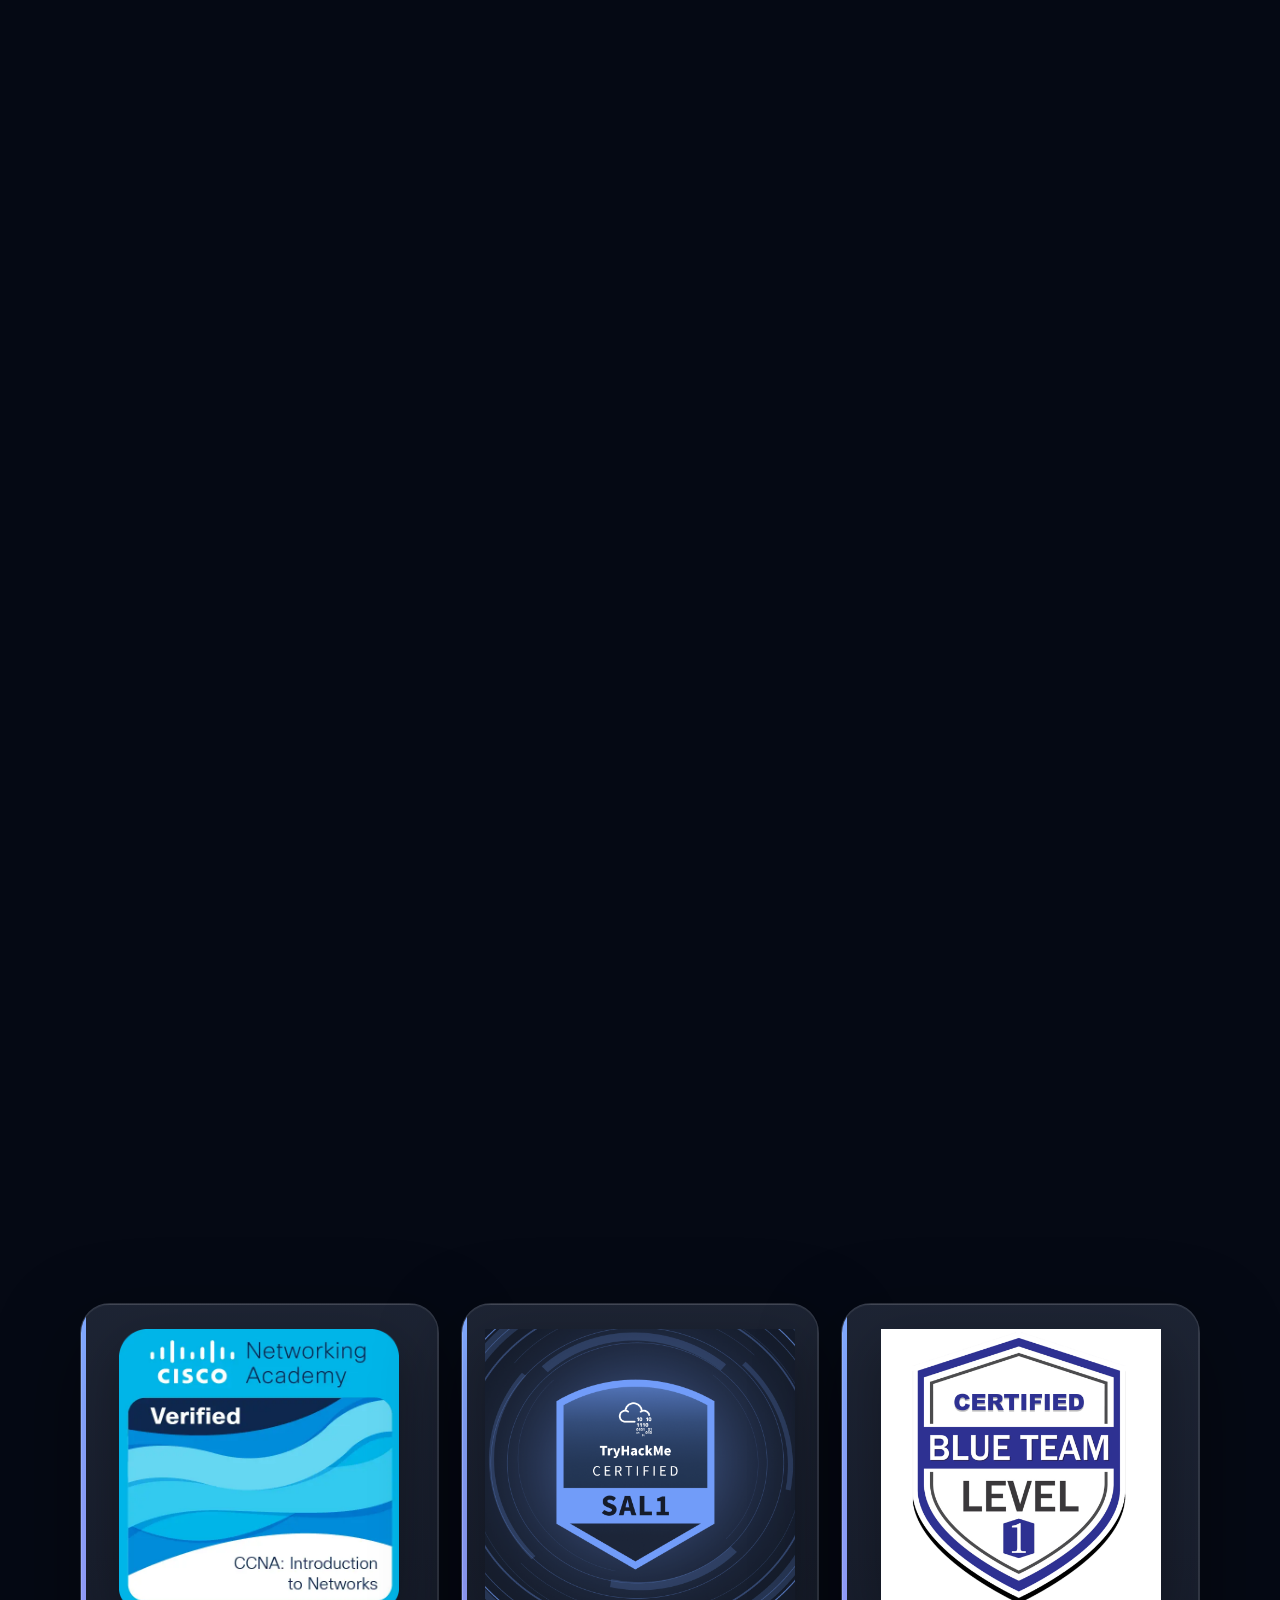
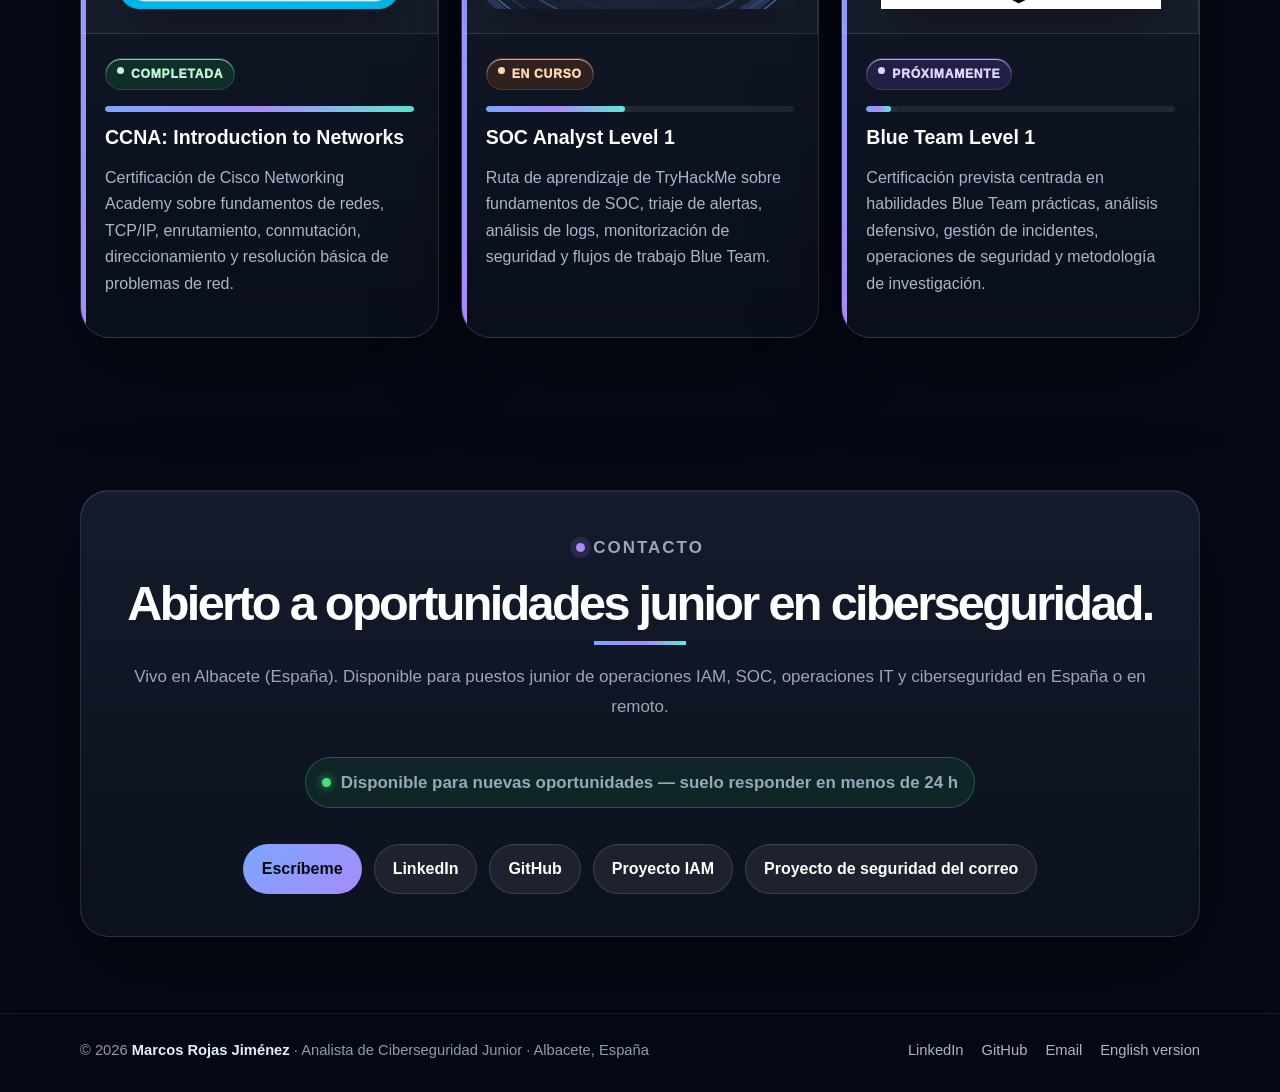
==== commit 0636ac6c: "Fix A&J Systems dates (Aug 2022 - Feb 2023) and update both CVs Co-Authored-By: Claude Opus 5.5 <nor" ====
--- a/es/index.html
+++ b/es/index.html
@@ -1657,7 +1657,7 @@
         <div class="planet-slot" data-body="earth" aria-hidden="true"></div>
         <article class="training-clean-card">
           <div class="training-clean-top">
-            <span>Ago 2023 - Dic 2025</span>
+            <span>Ago 2022 - Dic 2025</span>
             <strong>Experiencia</strong>
           </div>
           <h3>Experiencia profesional</h3>
@@ -1665,7 +1665,7 @@
           <ul class="training-clean-roles">
             <li><strong>Inspector de calidad</strong> — Tradecorp <span>Feb 2025 - Dic 2025</span></li>
             <li><strong>Técnico de instalaciones eléctricas ferroviarias</strong> — Stadler Rail <span>Oct 2024 - Dic 2024</span></li>
-            <li><strong>Técnico de instalaciones eléctricas</strong> — A&amp;J Systems <span>Ago 2023 - Feb 2024</span></li>
+            <li><strong>Técnico de instalaciones eléctricas</strong> — A&amp;J Systems <span>Ago 2022 - Feb 2023</span></li>
           </ul>
           <p>
             Detección de anomalías, diagnóstico de fallos, informes estructurados de incidencias y
